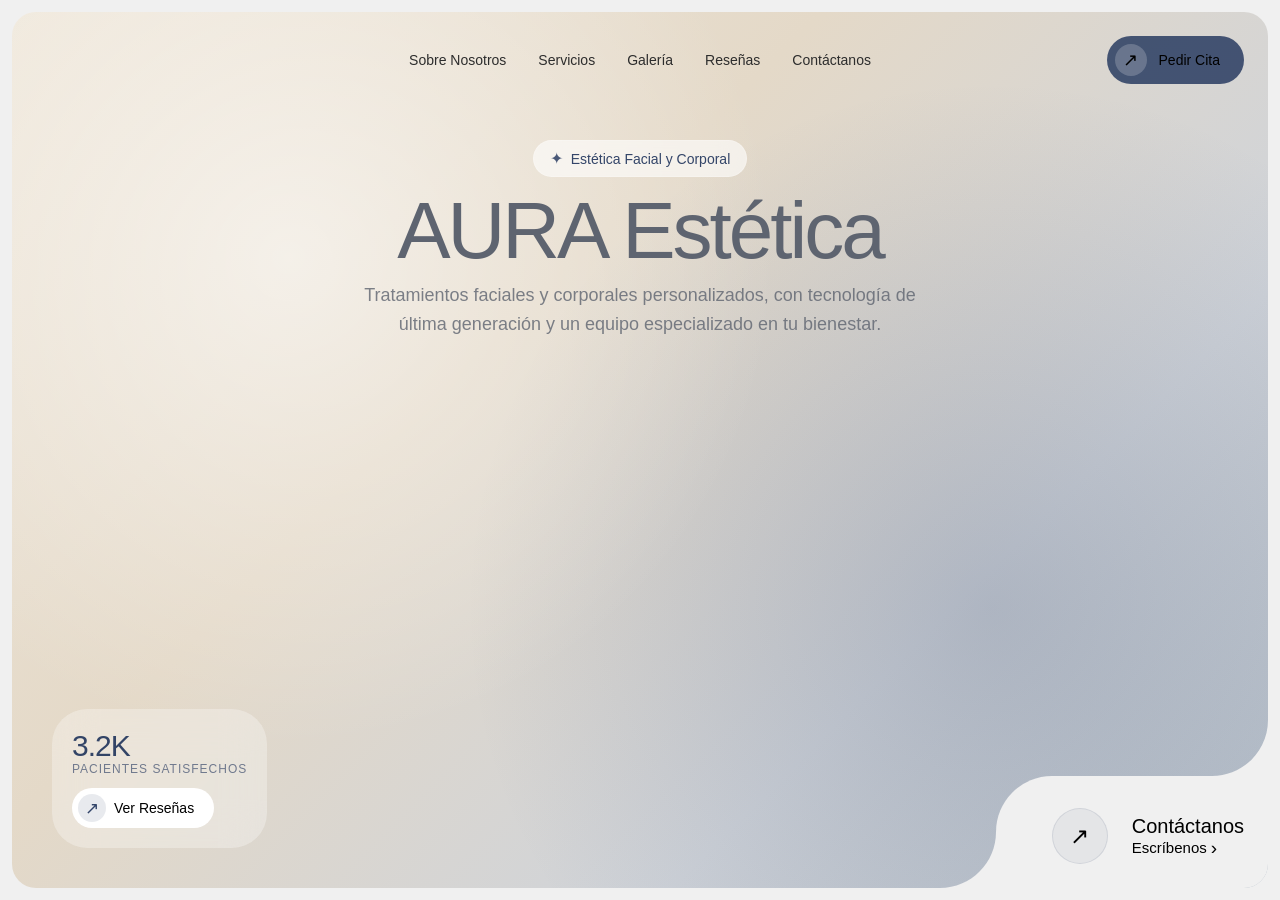
==== index.html @ 9df40d78 "Rename index (8).html to index.html" ====
<!DOCTYPE html>
<html lang="en">
<head>
  <meta charset="UTF-8" />
  <meta name="viewport" content="width=device-width, initial-scale=1.0" />
  <title>AURA Estética — Belleza Natural, Resultados Reales</title>
  <meta name="description" content="AURA Estética: clínica de estética facial y corporal en Madrid. Tratamientos personalizados con tecnología de última generación." />
  <link rel="stylesheet" href="styles.css" />
</head>
<body>
  <main class="main">
    <div class="hero-wrapper">
      <section class="hero">
        <div class="hero-video hero-bg-photo" role="img" aria-label="Interior de la clínica AURA Estética"></div>

        <div class="content-layer">
          <nav class="navbar">
            <div class="nav-spacer"></div>

            <ul class="nav-menu">
              <li><a href="about.html">Sobre Nosotros</a></li>
              <li><a href="servicios.html">Servicios</a></li>
              <li><a href="galeria.html">Galería</a></li>
              <li><a href="resenas.html">Reseñas</a></li>
              <li><a href="contacto.html">Contáctanos</a></li>
            </ul>

            <div class="mobile-logo">AURA</div>

            <div class="nav-action">
              <a href="contacto.html" class="demo-button">
                <span class="button-icon">↗</span>
                <span>Pedir Cita</span>
              </a>
            </div>
          </nav>

          <div class="text-container">
            <div class="hero-badge">
              <span class="sparkle">✦</span>
              <span>Estética Facial y Corporal</span>
            </div>

            <h1 class="hero-title">AURA Estética</h1>

            <p class="hero-description">
              Tratamientos faciales y corporales personalizados, con tecnología
              de última generación y un equipo especializado en tu bienestar.
            </p>
          </div>

          <div class="bottom-left-card">
            <div class="stats">
              <span class="stat-number">3.2K</span>
              <span class="stat-label">Pacientes Satisfechos</span>
            </div>

            <a href="resenas.html" class="discord-button">
              <span class="small-icon">↗</span>
              <span>Ver Reseñas</span>
            </a>
          </div>

          <div class="bottom-right-corner">
            <div class="top-mask">
              <svg viewBox="0 0 56 56" fill="none">
                <path d="M56 56V0C56 30.9279 30.9279 56 0 56H56Z" fill="#f0f0f0"/>
              </svg>
            </div>

            <div class="left-mask">
              <svg viewBox="0 0 56 56" fill="none">
                <path d="M56 56H0C30.9279 56 56 30.9279 56 0V56Z" fill="#f0f0f0"/>
              </svg>
            </div>

            <a href="contacto.html" class="doc-icon">↗</a>

            <div class="doc-info">
              <span class="doc-title">Contáctanos</span>
              <a href="contacto.html" class="library">
                <span>Escríbenos</span>
                <span class="chevron">›</span>
              </a>
            </div>
          </div>
        </div>
      </section>
    </div>
  </main>

  <script src="script.js"></script>
</body>
</html>
---- styles.css ----
@font-face {
  font-family: "Helvetica Regular";
  src: url("https://db.onlinewebfonts.com/t/a64ff11d2c24584c767f6257e880dc65.eot");
  src: url("https://db.onlinewebfonts.com/t/a64ff11d2c24584c767f6257e880dc65.eot?#iefix") format("embedded-opentype"),
       url("https://db.onlinewebfonts.com/t/a64ff11d2c24584c767f6257e880dc65.woff2") format("woff2"),
       url("https://db.onlinewebfonts.com/t/a64ff11d2c24584c767f6257e880dc65.woff") format("woff"),
       url("https://db.onlinewebfonts.com/t/a64ff11d2c24584c767f6257e880dc65.ttf") format("truetype"),
       url("https://db.onlinewebfonts.com/t/a64ff11d2c24584c767f6257e880dc65.svg#Helvetica Regular") format("svg");
}

:root {
  font-family: "Helvetica Regular", Helvetica, Arial, sans-serif;
}

* {
  box-sizing: border-box;
}

html,
body {
  margin: 0;
  width: 100%;
  min-height: 100%;
}

body {
  overflow-x: hidden;
  background: #f0f0f0;
}

button {
  font-family: inherit;
  border: 0;
  cursor: pointer;
}

.main {
  min-height: 100vh;
  background: #f0f0f0;
}

.hero-wrapper {
  width: 100%;
  height: 100vh;
  min-height: 600px;
  display: flex;
  align-items: center;
  justify-content: center;
  padding: 12px;
  background: #f0f0f0;
}

.hero {
  position: relative;
  width: 100%;
  max-width: 1536px;
  height: 100%;
  overflow: hidden;
  border-radius: 24px;
  display: flex;
  flex-direction: column;
  align-items: center;
  background: rgba(255,255,255,.1);
}

.hero-video {
  position: absolute;
  inset: 0;
  z-index: 0;
  width: 100%;
  height: 100%;
  object-fit: cover;
  object-position: 65% center;
}

.content-layer {
  position: relative;
  z-index: 10;
  width: 100%;
  height: 100%;
  display: flex;
  flex-direction: column;
  align-items: center;
}

.navbar {
  width: 100%;
  position: relative;
  z-index: 10;
  display: flex;
  align-items: center;
  justify-content: space-between;
  padding: 24px;
}

.nav-spacer {
  flex: 1;
}

.nav-menu {
  display: flex;
  align-items: center;
  gap: 32px;
  margin: 0;
  padding: 0;
  list-style: none;
  color: rgb(45,45,45);
  font-size: 14px;
  font-weight: 400;
}

.nav-menu li {
  display: flex;
  align-items: center;
  gap: 4px;
  cursor: pointer;
  transition: opacity .2s ease;
}

.nav-menu li:hover {
  opacity: .7;
}

.chevron {
  font-size: 19px;
  line-height: 1;
  transition: transform .2s ease;
}

.nav-menu li:hover .chevron {
  transform: translateX(2px);
}

.mobile-logo {
  display: none;
  color: rgba(30,50,90,.9);
  font-size: 20px;
  letter-spacing: -1.5px;
}

.nav-action {
  flex: 1;
  display: flex;
  justify-content: flex-end;
}

.demo-button {
  display: flex;
  align-items: center;
  gap: 12px;
  padding: 8px 24px 8px 8px;
  border-radius: 999px;
  background: rgba(30,50,90,.8);
  color: white;
  font-size: 14px;
  transition: transform .2s ease, background .2s ease;
}

.demo-button:hover {
  transform: scale(1.02);
  background: rgba(30,50,90,1);
}

.demo-button:active {
  transform: scale(.98);
}

.button-icon {
  width: 32px;
  height: 32px;
  border-radius: 50%;
  display: flex;
  align-items: center;
  justify-content: center;
  background: rgba(255,255,255,.2);
  font-size: 18px;
}

.text-container {
  width: 100%;
  max-width: 896px;
  padding: 32px 24px 0;
  display: flex;
  flex-direction: column;
  align-items: center;
  text-align: center;
}

.hero-badge {
  display: flex;
  align-items: center;
  gap: 8px;
  width: fit-content;
  margin: 0 auto 12px;
  padding: 8px 16px;
  border-radius: 999px;
  background: rgba(255,255,255,.6);
  backdrop-filter: blur(12px);
  -webkit-backdrop-filter: blur(12px);
  border: 1px solid rgba(255,255,255,.2);
  color: rgba(30,50,90,.9);
  font-size: 14px;
  opacity: 0;
  transform: translateY(20px);
}

.sparkle {
  color: rgba(30,50,90,.8);
  font-size: 16px;
}

.hero-title {
  margin: 0 0 8px;
  color: #5E6470;
  font-size: 80px;
  line-height: 1.05;
  font-weight: 400;
  letter-spacing: -3px;
  opacity: 0;
  transform: scale(.98);
}

.hero-description {
  max-width: 576px;
  margin: 0;
  color: #5E6470;
  opacity: 0;
  font-size: 18px;
  line-height: 1.6;
  font-weight: 400;
}

.bottom-left-card {
  position: absolute;
  left: 40px;
  bottom: 40px;
  min-width: 180px;
  width: fit-content;
  padding: 20px;
  border-radius: 35px;
  background: rgba(255,255,255,.3);
  backdrop-filter: blur(20px);
  -webkit-backdrop-filter: blur(20px);
  display: flex;
  flex-direction: column;
  gap: 12px;
  opacity: 0;
  transform: translateX(-20px);
}

.stats {
  display: flex;
  flex-direction: column;
}

.stat-number {
  color: rgba(30,50,90,.9);
  font-size: 30px;
  line-height: 1.1;
  letter-spacing: -1px;
}

.stat-label {
  color: rgba(30,50,90,.6);
  font-size: 12px;
  text-transform: uppercase;
  letter-spacing: 1px;
}

.discord-button {
  display: flex;
  align-items: center;
  align-self: flex-start;
  gap: 8px;
  padding: 6px 20px 6px 6px;
  border-radius: 999px;
  background: white;
  color: rgba(30,50,90,.9);
  font-size: 14px;
  transition: transform .2s ease, background .2s ease;
}

.discord-button:hover {
  transform: scale(1.02);
  background: rgba(255,255,255,.9);
}

.discord-button:active {
  transform: scale(.98);
}

.small-icon {
  width: 28px;
  height: 28px;
  border-radius: 50%;
  display: flex;
  align-items: center;
  justify-content: center;
  background: rgba(30,50,90,.1);
  color: rgba(30,50,90,.9);
  font-size: 17px;
}

.bottom-right-corner {
  position: absolute;
  right: 0;
  bottom: 0;
  display: flex;
  align-items: center;
  gap: 24px;
  padding: 32px 24px 24px 56px;
  border-radius: 56px 0 0 0;
  background: #f0f0f0;
  opacity: 0;
  transform: translateY(20px);
}

.top-mask {
  position: absolute;
  top: -56px;
  right: 0;
  width: 56px;
  height: 56px;
  pointer-events: none;
}

.left-mask {
  position: absolute;
  bottom: 0;
  left: -56px;
  width: 56px;
  height: 56px;
  pointer-events: none;
}

.top-mask svg,
.left-mask svg {
  display: block;
  width: 100%;
  height: 100%;
}

.doc-icon {
  width: 56px;
  height: 56px;
  flex-shrink: 0;
  display: flex;
  align-items: center;
  justify-content: center;
  border-radius: 50%;
  border: 1px solid rgba(30,50,90,.1);
  background: rgba(30,50,90,.05);
  color: rgba(30,50,90,.8);
  font-size: 23px;
}

.doc-info {
  display: flex;
  flex-direction: column;
}

.doc-title {
  color: rgba(30,50,90,.95);
  font-size: 20px;
  font-weight: 400;
}

.library {
  display: flex;
  align-items: center;
  gap: 4px;
  color: rgba(30,50,90,.6);
  cursor: pointer;
  transition: color .2s ease;
  font-size: 15px;
}

.library:hover {
  color: rgba(30,50,90,.8);
}

.reveal {
  animation-fill-mode: forwards;
}

.badge-animation {
  animation: badgeIn .6s ease-out .1s forwards;
}

.title-animation {
  animation: titleIn .8s ease .2s forwards;
}

.description-animation {
  animation: fadeIn .8s ease .4s forwards;
}

.card-animation {
  animation: leftIn .8s ease .2s forwards;
}

.corner-animation {
  animation: bottomIn .8s ease .4s forwards;
}

@keyframes badgeIn {
  from { opacity: 0; transform: translateY(20px); }
  to { opacity: 1; transform: translateY(0); }
}

@keyframes titleIn {
  from { opacity: 0; transform: scale(.98); }
  to { opacity: 1; transform: scale(1); }
}

@keyframes fadeIn {
  from { opacity: 0; }
  to { opacity: .8; }
}

@keyframes leftIn {
  from { opacity: 0; transform: translateX(-20px); }
  to { opacity: 1; transform: translateX(0); }
}

@keyframes bottomIn {
  from { opacity: 0; transform: translateY(20px); }
  to { opacity: 1; transform: translateY(0); }
}

@media (max-width: 1024px) {
  .hero-title {
    font-size: 60px;
  }

  .nav-menu {
    gap: 22px;
  }

  .bottom-right-corner {
    gap: 16px;
    padding-left: 40px;
  }
}

@media (max-width: 767px) {
  .hero-wrapper {
    padding: 12px;
  }

  .hero {
    border-radius: 24px;
  }

  .hero-video {
    object-position: 65% center;
  }

  .navbar {
    padding: 20px 18px;
  }

  .nav-spacer,
  .nav-menu {
    display: none;
  }

  .mobile-logo {
    display: block;
  }

  .nav-action {
    flex: 1;
  }

  .demo-button {
    gap: 8px;
    padding: 6px 16px 6px 6px;
    font-size: 12px;
  }

  .button-icon {
    width: 28px;
    height: 28px;
    font-size: 16px;
  }

  .text-container {
    padding: 32px 24px 0;
  }

  .hero-title {
    font-size: clamp(40px, 11vw, 56px);
    letter-spacing: -2px;
  }

  .hero-description {
    max-width: 460px;
    font-size: 15px;
  }

  .bottom-left-card {
    right: 16px;
    left: auto;
    bottom: 112px;
    min-width: 140px;
    padding: 12px;
    border-radius: 19px;
    gap: 8px;
  }

  .stat-number {
    font-size: 24px;
  }

  .stat-label {
    font-size: 10px;
  }

  .discord-button {
    padding-right: 18px;
    font-size: 13px;
  }

  .small-icon {
    width: 25px;
    height: 25px;
  }

  .bottom-right-corner {
    gap: 12px;
    padding: 20px 12px 12px 32px;
    border-radius: 24px 0 0 0;
  }

  .top-mask {
    top: -24px;
    width: 24px;
    height: 24px;
  }

  .left-mask {
    left: -24px;
    width: 24px;
    height: 24px;
  }

  .doc-icon {
    width: 40px;
    height: 40px;
    font-size: 18px;
  }

  .doc-title {
    font-size: 16px;
  }

  .library {
    font-size: 12px;
  }
}

@media (max-width: 420px) {
  .hero-wrapper {
    padding: 8px;
  }

  .hero {
    border-radius: 20px;
  }

  .text-container {
    padding-left: 16px;
    padding-right: 16px;
  }

  .hero-title {
    font-size: 38px;
  }

  .hero-description {
    font-size: 13px;
  }

  .bottom-left-card {
    right: 12px;
    bottom: 100px;
  }

  .bottom-right-corner {
    padding-left: 24px;
  }
}

/* =========================================================
   AÑADIDOS — adaptación a AURA Estética
   (reglas nuevas, no se modifica nada de la plantilla original)
   ========================================================= */

.nav-menu li a,
.mobile-logo,
.demo-button,
.discord-button,
.doc-icon,
.doc-title,
.library {
  text-decoration: none;
  color: inherit;
}

.hero-bg-photo {
  background:
    radial-gradient(circle at 22% 28%, rgba(255,255,255,.55), transparent 42%),
    radial-gradient(circle at 78% 68%, rgba(30,50,90,.18), transparent 46%),
    linear-gradient(135deg, #efe7da 0%, #e4d9c8 38%, #cfd3d9 72%, #b9c2cc 100%);
}

/* ---- shell compartido por las páginas internas ---- */
.page-shell {
  max-width: 1180px;
  margin: 0 auto;
  padding: 100px 20px 80px;
}

.page-nav-wrap {
  padding: 12px;
  background: #f0f0f0;
}

.page-nav {
  max-width: 1536px;
  margin: 0 auto;
  border-radius: 999px;
  background: rgba(255,255,255,.55);
  backdrop-filter: blur(16px);
  -webkit-backdrop-filter: blur(16px);
  display: flex;
  align-items: center;
  justify-content: space-between;
  padding: 10px 10px 10px 24px;
  position: sticky;
  top: 12px;
  z-index: 40;
}

.page-nav .brand {
  color: rgba(30,50,90,.95);
  font-size: 20px;
  letter-spacing: -1px;
  text-decoration: none;
}

.page-nav ul {
  display: flex;
  align-items: center;
  gap: 26px;
  list-style: none;
  margin: 0;
  padding: 0;
  font-size: 14px;
  color: rgb(45,45,45);
}

.page-nav ul a {
  text-decoration: none;
  color: inherit;
  transition: opacity .2s ease;
}

.page-nav ul a:hover,
.page-nav ul a.active {
  opacity: .6;
}

.page-nav .demo-button {
  padding: 10px 22px 10px 10px;
}

@media (max-width: 860px) {
  .page-nav ul { display: none; }
}

.page-hero {
  text-align: center;
  max-width: 720px;
  margin: 0 auto 56px;
}

.page-hero .eyebrow {
  display: inline-flex;
  align-items: center;
  gap: 8px;
  padding: 8px 16px;
  border-radius: 999px;
  background: rgba(255,255,255,.6);
  color: rgba(30,50,90,.9);
  font-size: 14px;
  margin-bottom: 16px;
}

.page-hero h1 {
  color: #5E6470;
  font-size: 48px;
  line-height: 1.1;
  letter-spacing: -1.5px;
  font-weight: 400;
  margin: 0 0 14px;
}

.page-hero p {
  color: #5E6470;
  opacity: .85;
  font-size: 17px;
  line-height: 1.6;
  margin: 0;
}

.card {
  background: rgba(255,255,255,.55);
  backdrop-filter: blur(14px);
  -webkit-backdrop-filter: blur(14px);
  border-radius: 24px;
  padding: 28px;
}

.card-solid {
  background: #ffffff;
  border-radius: 24px;
  padding: 28px;
}

.grid-2 { display: grid; grid-template-columns: 1fr 1fr; gap: 20px; }
.grid-3 { display: grid; grid-template-columns: repeat(3, 1fr); gap: 20px; }
.grid-4 { display: grid; grid-template-columns: repeat(4, 1fr); gap: 20px; }

@media (max-width: 860px) {
  .grid-2, .grid-3, .grid-4 { grid-template-columns: 1fr; }
}

.section-title {
  color: #5E6470;
  font-size: 30px;
  letter-spacing: -1px;
  font-weight: 400;
  margin: 0 0 22px;
}

/* ---- imágenes decorativas de marcador (sin fotos externas) ---- */
.photo-tile {
  position: relative;
  border-radius: 24px;
  overflow: hidden;
  min-height: 220px;
  display: flex;
  align-items: flex-end;
  padding: 18px;
  color: #fff;
  font-size: 14px;
  font-weight: 400;
}

.photo-tile span { position: relative; z-index: 2; }

.photo-tile::before {
  content: "";
  position: absolute; inset: 0;
  background: var(--tile-bg, linear-gradient(160deg, rgba(30,50,90,.85), rgba(94,100,112,.65)));
}

.photo-tile::after {
  content: "";
  position: absolute; inset: 0;
  background: linear-gradient(0deg, rgba(0,0,0,.45), transparent 55%);
}

/* ---- equipo ---- */
.team-card { text-align: center; }
.team-avatar {
  width: 76px; height: 76px;
  border-radius: 50%;
  margin: 0 auto 14px;
  display: flex; align-items: center; justify-content: center;
  color: #fff; font-size: 22px; letter-spacing: -0.5px;
  background: rgba(30,50,90,.85);
}
.team-card h3 { margin: 0 0 4px; font-size: 17px; color: rgba(30,50,90,.95); font-weight: 400; }
.team-card .role { color: rgba(30,50,90,.6); font-size: 12px; text-transform: uppercase; letter-spacing: 1px; margin-bottom: 10px; }
.team-card p.bio { margin: 0; font-size: 14px; color: #5E6470; line-height: 1.5; }

/* ---- servicios ---- */
.service-card { display: flex; flex-direction: column; gap: 12px; }
.service-icon {
  width: 44px; height: 44px; border-radius: 50%;
  background: rgba(30,50,90,.08);
  color: rgba(30,50,90,.85);
  display: flex; align-items: center; justify-content: center;
  font-size: 20px;
}
.service-card h3 { margin: 0; font-size: 18px; color: rgba(30,50,90,.95); font-weight: 400; }
.service-card p { margin: 0; font-size: 14px; color: #5E6470; line-height: 1.5; flex-grow: 1; }
.service-price {
  display: flex; align-items: baseline; justify-content: space-between;
  padding-top: 14px; border-top: 1px dashed rgba(30,50,90,.15);
}
.service-price .value { font-size: 20px; color: rgba(30,50,90,.9); }
.service-price .label { font-size: 11px; color: #5E6470; opacity: .7; }

/* ---- reseñas ---- */
.review-card { display: flex; flex-direction: column; gap: 10px; }
.review-stars { color: rgba(30,50,90,.85); font-size: 15px; letter-spacing: 2px; }
.review-quote { margin: 0; font-size: 15px; color: #5E6470; line-height: 1.55; font-style: italic; }
.review-author { display: flex; align-items: center; gap: 10px; margin-top: 4px; }
.review-avatar {
  width: 36px; height: 36px; border-radius: 50%;
  display: flex; align-items: center; justify-content: center;
  color: #fff; font-size: 13px; background: rgba(30,50,90,.85);
}
.review-author strong { display: block; font-size: 13px; color: rgba(30,50,90,.95); font-weight: 400; }
.review-author small { color: #5E6470; opacity: .7; font-size: 11px; }

.review-form label { display: block; font-size: 12px; color: rgba(30,50,90,.85); margin-bottom: 6px; font-weight: 400; }
.review-form input,
.review-form textarea,
.review-form select {
  width: 100%;
  padding: 12px 14px;
  border-radius: 14px;
  border: 1px solid rgba(30,50,90,.15);
  background: #fff;
  font-family: inherit;
  font-size: 14px;
  color: rgba(30,50,90,.95);
  margin-bottom: 16px;
}
.review-form input:focus,
.review-form textarea:focus,
.review-form select:focus { outline: 2px solid rgba(30,50,90,.4); border-color: transparent; }
.review-form textarea { resize: vertical; min-height: 90px; }

.star-picker { display: flex; gap: 6px; margin-bottom: 16px; }
.star-picker button {
  background: none; font-size: 26px; color: rgba(30,50,90,.25);
  transition: color .15s ease, transform .15s ease;
}
.star-picker button.is-active,
.star-picker button:hover { color: rgba(30,50,90,.9); transform: scale(1.08); }

.submit-btn {
  padding: 14px 26px;
  border-radius: 999px;
  background: rgba(30,50,90,.9);
  color: #fff;
  font-size: 14px;
  transition: transform .2s ease, background .2s ease;
}
.submit-btn:hover { background: rgba(30,50,90,1); transform: translateY(-1px); }
.form-note { font-size: 12px; color: #5E6470; opacity: .75; margin-top: 10px; text-align: center; }

/* ---- contacto ---- */
.info-row { display: flex; align-items: center; gap: 14px; padding: 14px 4px; border-bottom: 1px solid rgba(30,50,90,.1); text-decoration: none; color: inherit; }
.info-row:last-child { border-bottom: none; }
.info-icon {
  width: 38px; height: 38px; border-radius: 50%; flex-shrink: 0;
  background: rgba(30,50,90,.08); color: rgba(30,50,90,.85);
  display: flex; align-items: center; justify-content: center; font-size: 16px;
}
.info-row strong { display: block; font-size: 14px; color: rgba(30,50,90,.95); font-weight: 400; }
.info-row small { color: #5E6470; opacity: .75; font-size: 12px; }

.hours-row { display: flex; justify-content: space-between; font-size: 13px; padding: 7px 0; border-bottom: 1px dashed rgba(30,50,90,.12); color: #5E6470; }
.hours-row:last-child { border-bottom: none; }
.hours-row span:first-child { color: rgba(30,50,90,.9); }

.field-error { display: none; color: #b4453a; font-size: 12px; margin: -10px 0 12px; }
.has-error .field-error { display: block; }
.has-error input, .has-error textarea { border-color: #b4453a !important; }

/* ---- footer de páginas internas ---- */
.page-footer {
  max-width: 1180px;
  margin: 40px auto 0;
  padding: 24px 20px 0;
  border-top: 1px solid rgba(30,50,90,.1);
  display: flex; flex-wrap: wrap; justify-content: space-between; gap: 12px;
  color: #5E6470; font-size: 13px;
}
.page-footer a { color: inherit; text-decoration: none; }
.page-footer a:hover { opacity: .7; }

@media (max-width: 640px) {
  .page-hero h1 { font-size: 36px; }
}
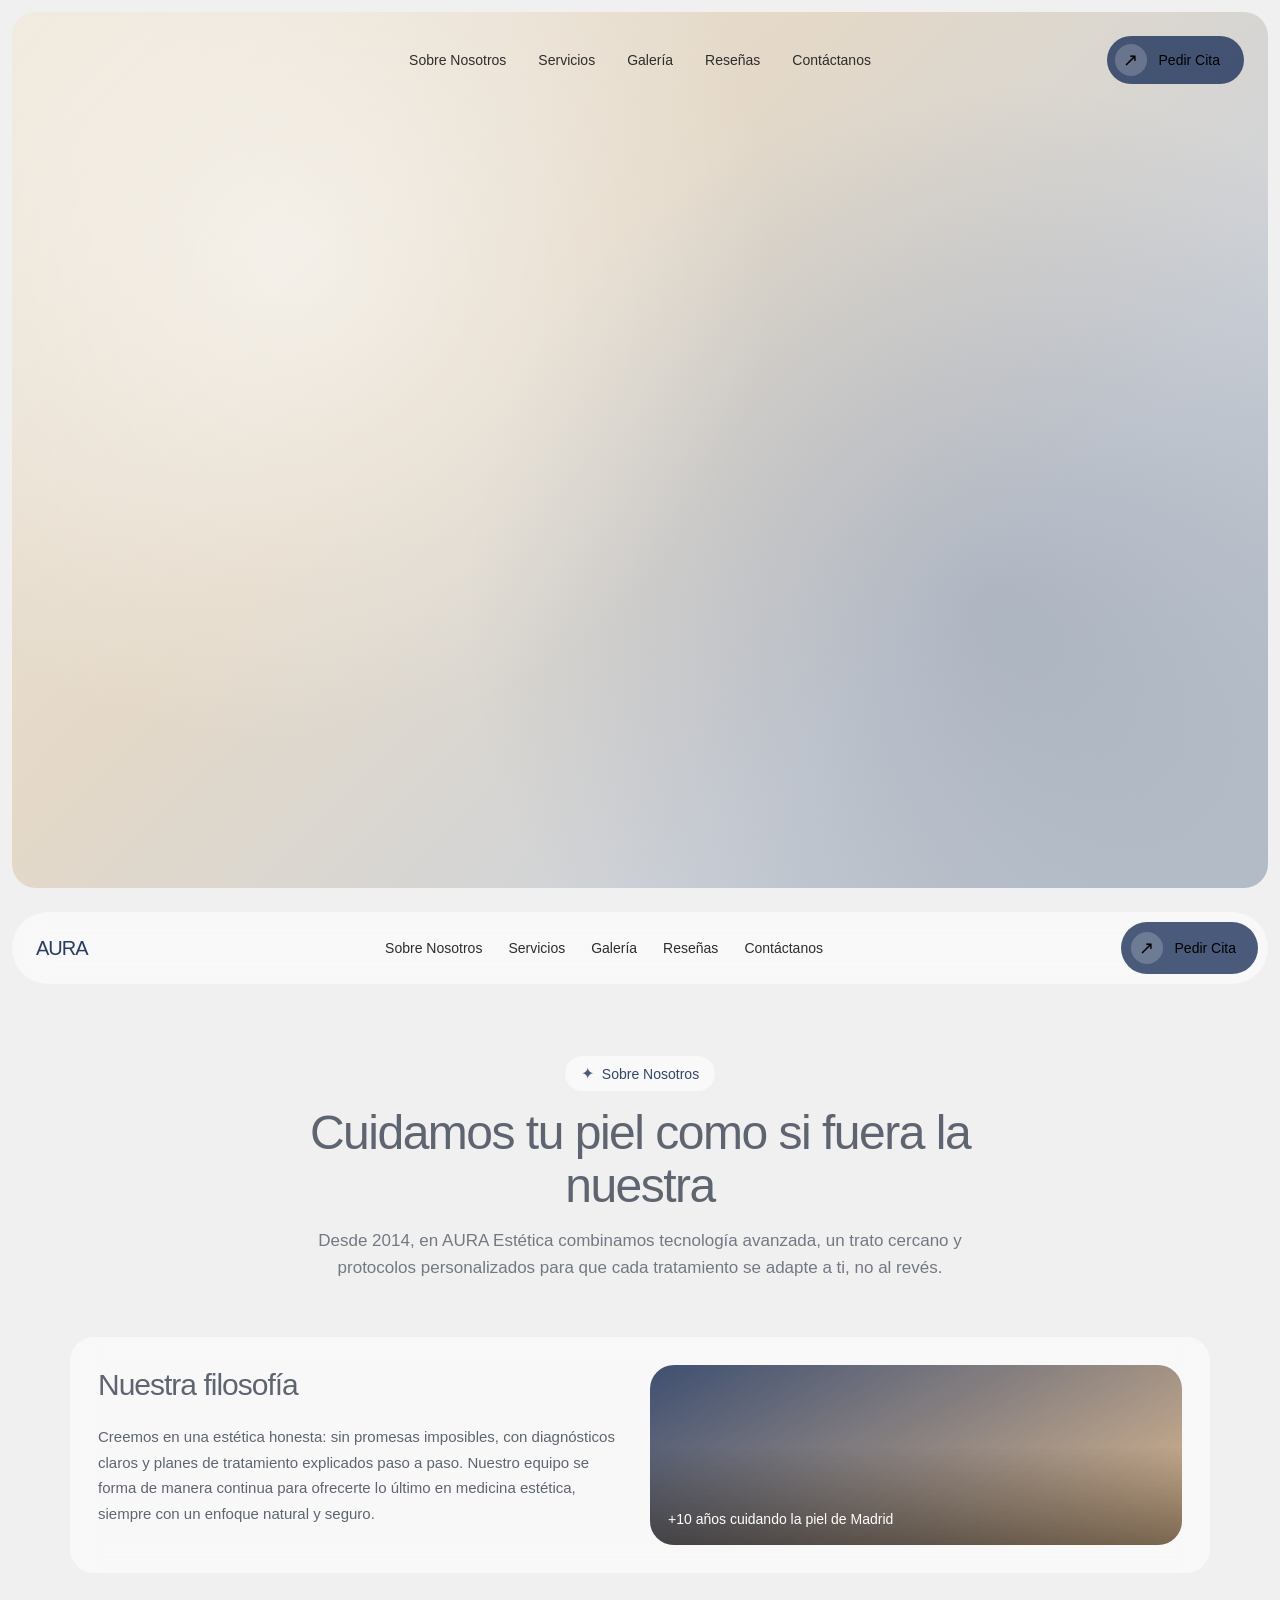
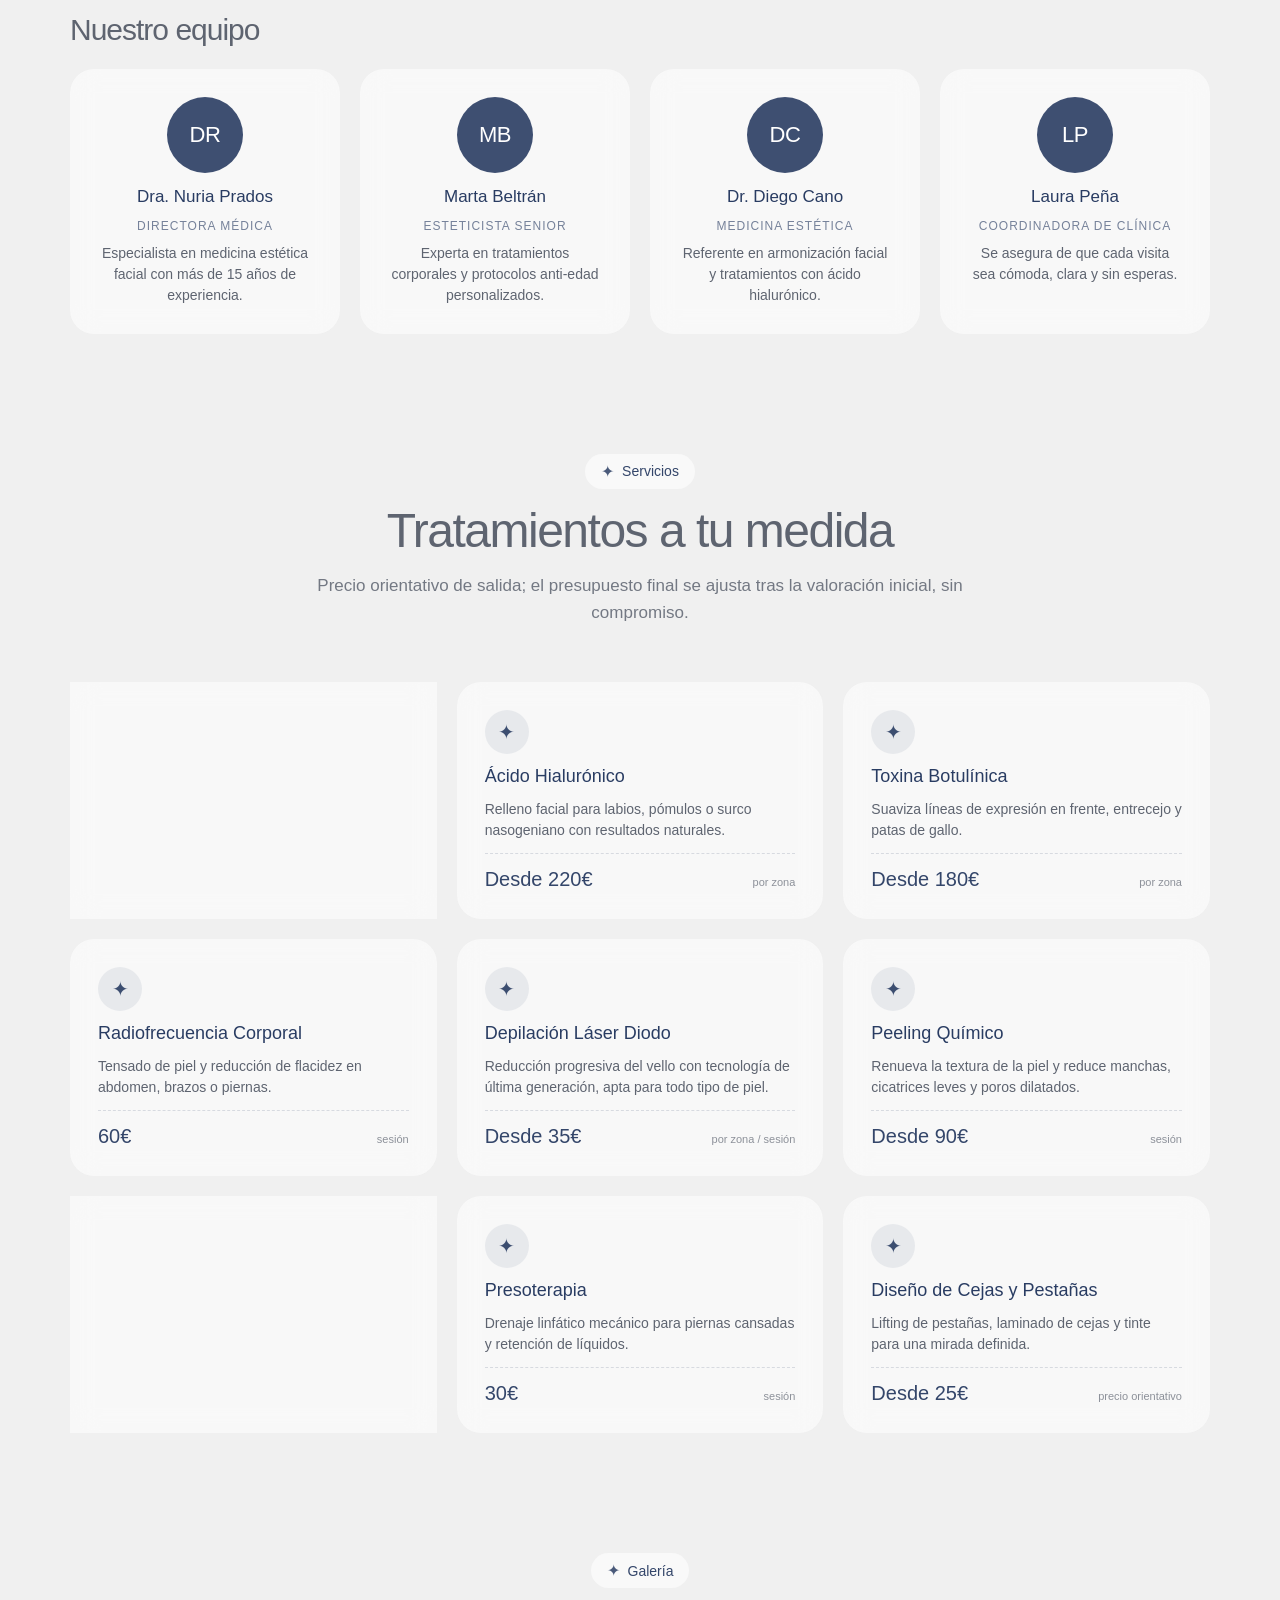
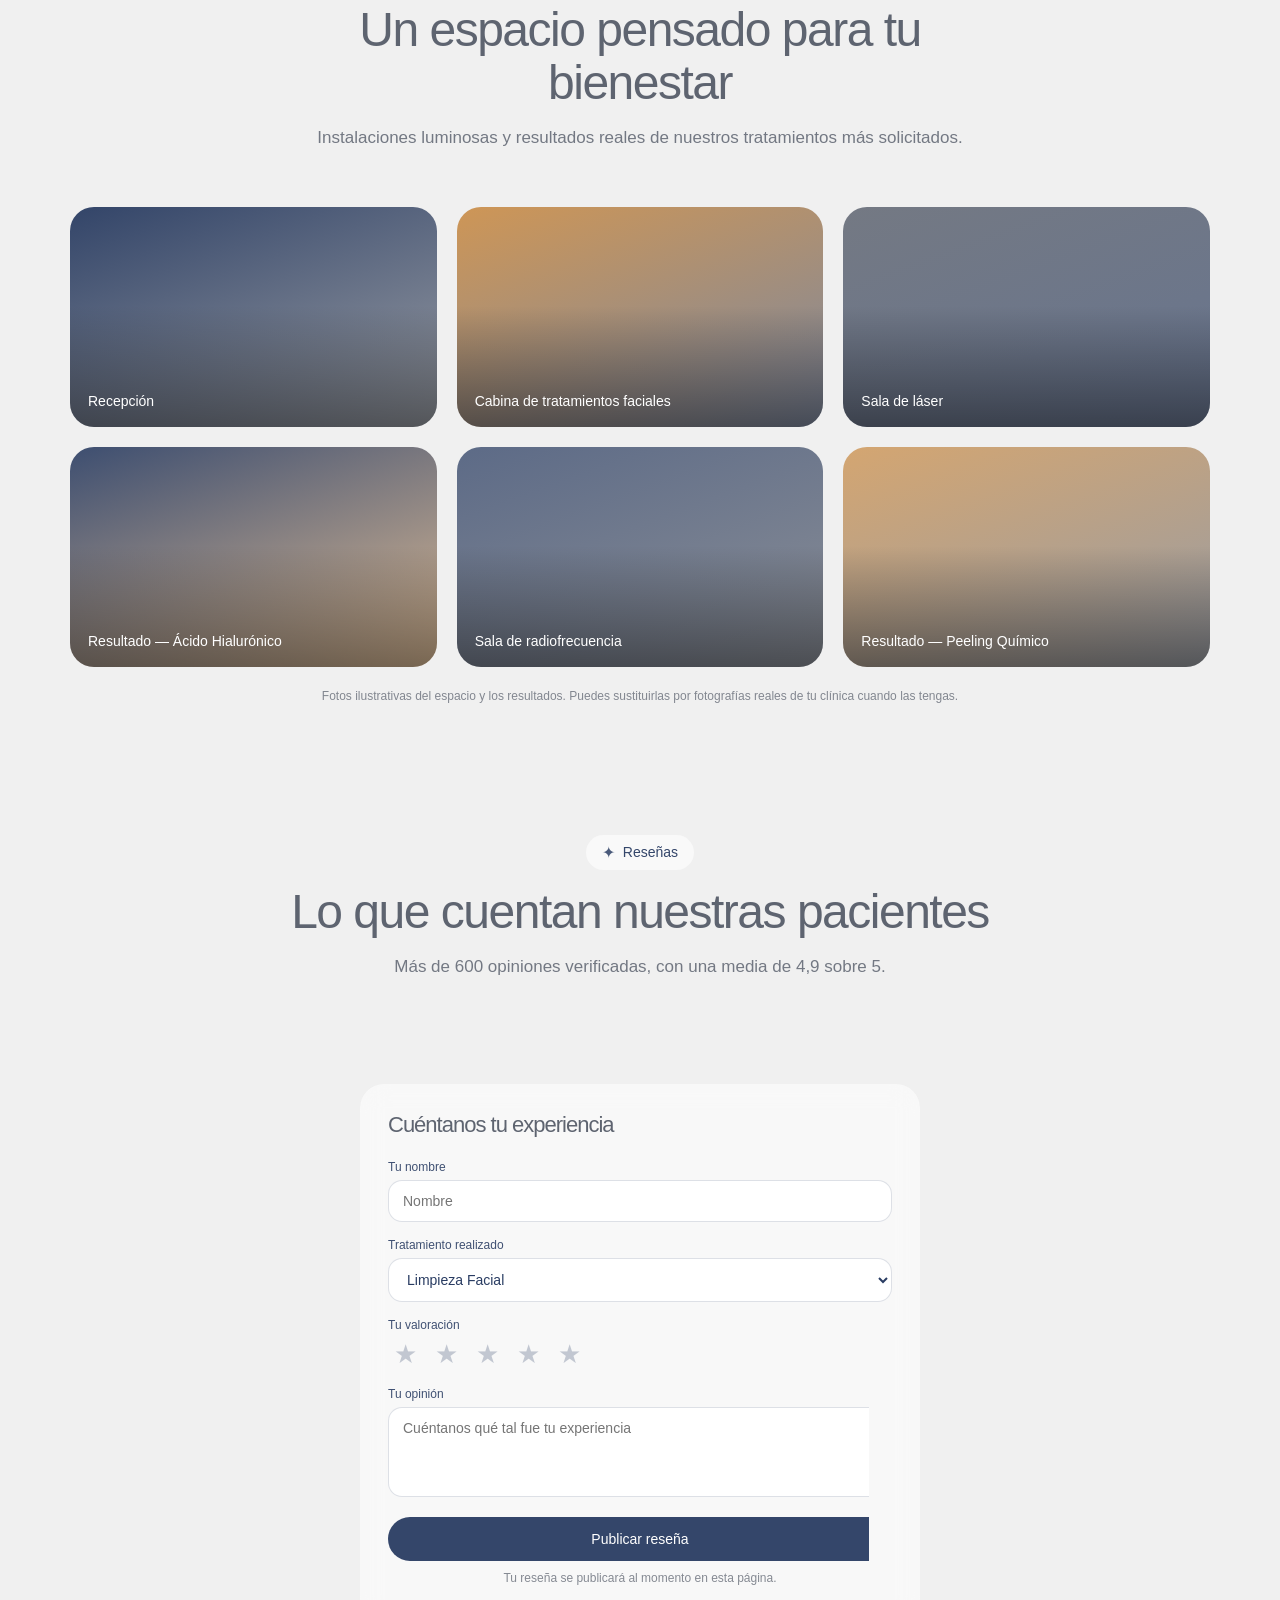
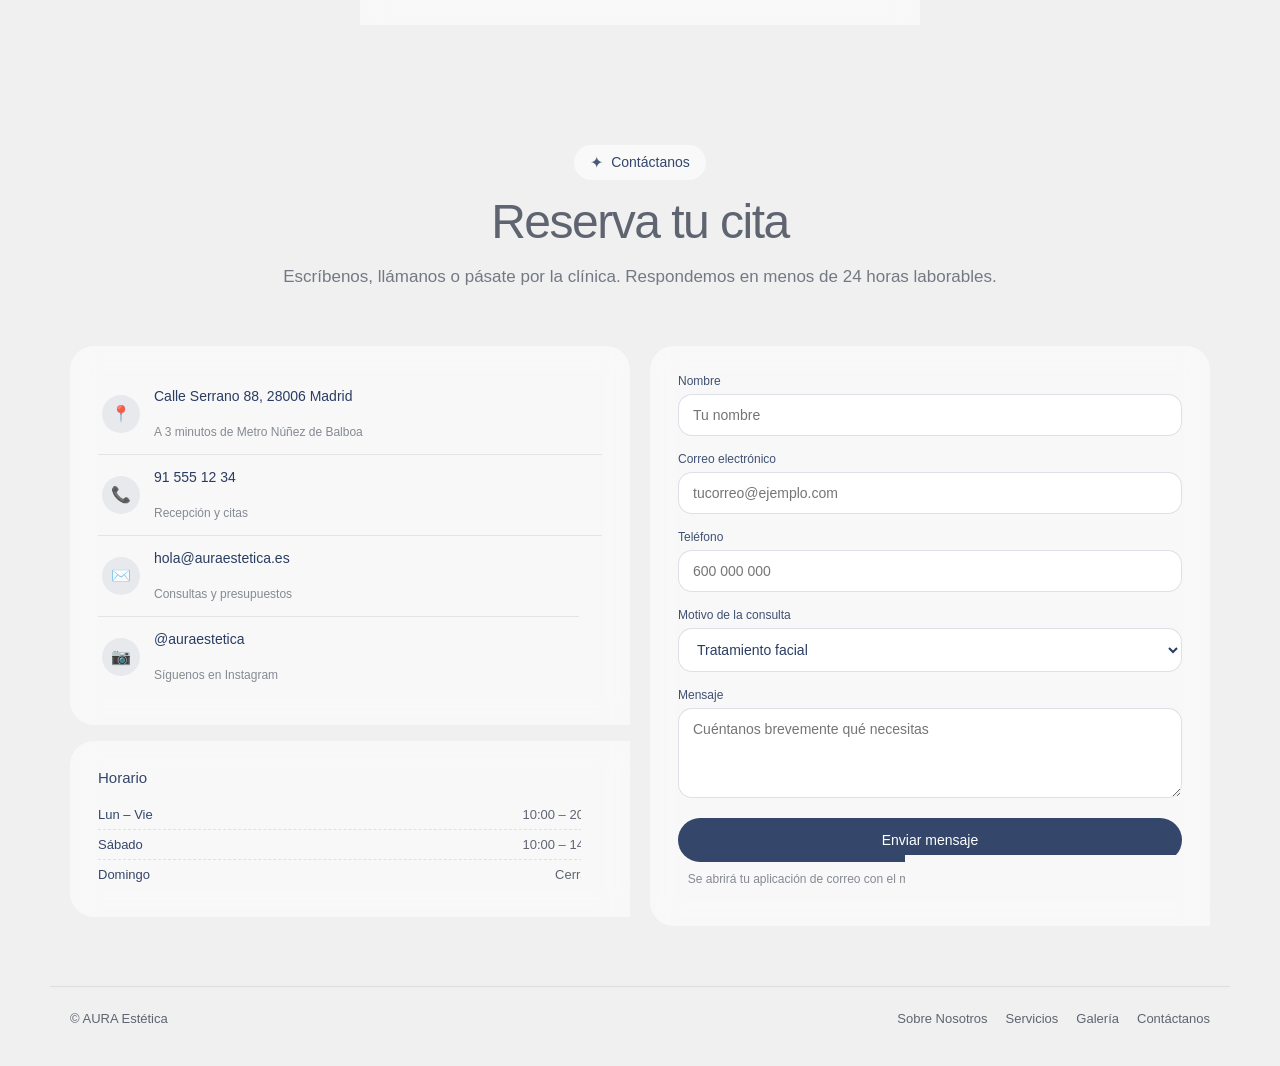
==== commit 33fb90e6: "Rename index (9).html to index.html" ====
--- a/index.html
+++ b/index.html
@@ -1,5 +1,5 @@
 <!DOCTYPE html>
-<html lang="en">
+<html lang="es">
 <head>
   <meta charset="UTF-8" />
   <meta name="viewport" content="width=device-width, initial-scale=1.0" />
@@ -9,7 +9,7 @@
 </head>
 <body>
   <main class="main">
-    <div class="hero-wrapper">
+    <div class="hero-wrapper" id="top">
       <section class="hero">
         <div class="hero-video hero-bg-photo" role="img" aria-label="Interior de la clínica AURA Estética"></div>
 
@@ -18,17 +18,17 @@
             <div class="nav-spacer"></div>
 
             <ul class="nav-menu">
-              <li><a href="about.html">Sobre Nosotros</a></li>
-              <li><a href="servicios.html">Servicios</a></li>
-              <li><a href="galeria.html">Galería</a></li>
-              <li><a href="resenas.html">Reseñas</a></li>
-              <li><a href="contacto.html">Contáctanos</a></li>
+              <li><a href="#nosotros">Sobre Nosotros</a></li>
+              <li><a href="#servicios">Servicios</a></li>
+              <li><a href="#galeria">Galería</a></li>
+              <li><a href="#resenas">Reseñas</a></li>
+              <li><a href="#contacto">Contáctanos</a></li>
             </ul>
 
             <div class="mobile-logo">AURA</div>
 
             <div class="nav-action">
-              <a href="contacto.html" class="demo-button">
+              <a href="#contacto" class="demo-button">
                 <span class="button-icon">↗</span>
                 <span>Pedir Cita</span>
               </a>
@@ -55,7 +55,7 @@
               <span class="stat-label">Pacientes Satisfechos</span>
             </div>
 
-            <a href="resenas.html" class="discord-button">
+            <a href="#resenas" class="discord-button">
               <span class="small-icon">↗</span>
               <span>Ver Reseñas</span>
             </a>
@@ -74,11 +74,11 @@
               </svg>
             </div>
 
-            <a href="contacto.html" class="doc-icon">↗</a>
+            <a href="#contacto" class="doc-icon">↗</a>
 
             <div class="doc-info">
               <span class="doc-title">Contáctanos</span>
-              <a href="contacto.html" class="library">
+              <a href="#contacto" class="library">
                 <span>Escríbenos</span>
                 <span class="chevron">›</span>
               </a>
@@ -89,6 +89,292 @@
     </div>
   </main>
 
+  <div class="page-nav-wrap">
+    <nav class="page-nav">
+      <a href="#top" class="brand">AURA</a>
+      <ul>
+        <li><a href="#nosotros">Sobre Nosotros</a></li>
+        <li><a href="#servicios">Servicios</a></li>
+        <li><a href="#galeria">Galería</a></li>
+        <li><a href="#resenas">Reseñas</a></li>
+        <li><a href="#contacto">Contáctanos</a></li>
+      </ul>
+      <a href="#contacto" class="demo-button">
+        <span class="button-icon">↗</span>
+        <span>Pedir Cita</span>
+      </a>
+    </nav>
+  </div>
+
+  <!-- ============ SOBRE NOSOTROS ============ -->
+  <section id="nosotros" class="content-shell">
+    <div class="page-hero">
+      <span class="eyebrow"><span class="sparkle">✦</span> Sobre Nosotros</span>
+      <h1>Cuidamos tu piel como si fuera la nuestra</h1>
+      <p>Desde 2014, en AURA Estética combinamos tecnología avanzada, un trato cercano y protocolos personalizados para que cada tratamiento se adapte a ti, no al revés.</p>
+    </div>
+
+    <div class="card" style="margin-bottom:40px;">
+      <div class="grid-2" style="align-items:center;">
+        <div>
+          <h2 class="section-title">Nuestra filosofía</h2>
+          <p style="color:#5E6470; line-height:1.7; font-size:15px;">
+            Creemos en una estética honesta: sin promesas imposibles, con diagnósticos claros
+            y planes de tratamiento explicados paso a paso. Nuestro equipo se forma de manera
+            continua para ofrecerte lo último en medicina estética, siempre con un enfoque
+            natural y seguro.
+          </p>
+        </div>
+        <div class="photo-tile" style="min-height:180px; --tile-bg:linear-gradient(150deg, rgba(30,50,90,.85), rgba(200,134,59,.55));">
+          <span>+10 años cuidando la piel de Madrid</span>
+        </div>
+      </div>
+    </div>
+
+    <h2 class="section-title">Nuestro equipo</h2>
+    <div class="grid-4">
+      <div class="card team-card">
+        <div class="team-avatar">DR</div>
+        <h3>Dra. Nuria Prados</h3>
+        <p class="role">Directora médica</p>
+        <p class="bio">Especialista en medicina estética facial con más de 15 años de experiencia.</p>
+      </div>
+      <div class="card team-card">
+        <div class="team-avatar">MB</div>
+        <h3>Marta Beltrán</h3>
+        <p class="role">Esteticista senior</p>
+        <p class="bio">Experta en tratamientos corporales y protocolos anti-edad personalizados.</p>
+      </div>
+      <div class="card team-card">
+        <div class="team-avatar">DC</div>
+        <h3>Dr. Diego Cano</h3>
+        <p class="role">Medicina estética</p>
+        <p class="bio">Referente en armonización facial y tratamientos con ácido hialurónico.</p>
+      </div>
+      <div class="card team-card">
+        <div class="team-avatar">LP</div>
+        <h3>Laura Peña</h3>
+        <p class="role">Coordinadora de clínica</p>
+        <p class="bio">Se asegura de que cada visita sea cómoda, clara y sin esperas.</p>
+      </div>
+    </div>
+  </section>
+
+  <!-- ============ SERVICIOS ============ -->
+  <section id="servicios" class="content-shell">
+    <div class="page-hero">
+      <span class="eyebrow"><span class="sparkle">✦</span> Servicios</span>
+      <h1>Tratamientos a tu medida</h1>
+      <p>Precio orientativo de salida; el presupuesto final se ajusta tras la valoración inicial, sin compromiso.</p>
+    </div>
+
+    <div class="grid-3">
+      <div class="card service-card">
+        <div class="service-icon">✦</div>
+        <h3>Limpieza Facial Profunda</h3>
+        <p>Higiene facial con extracción, exfoliación y mascarilla adaptada a tu tipo de piel.</p>
+        <div class="service-price"><span class="value">45€</span><span class="label">precio orientativo</span></div>
+      </div>
+      <div class="card service-card">
+        <div class="service-icon">✦</div>
+        <h3>Ácido Hialurónico</h3>
+        <p>Relleno facial para labios, pómulos o surco nasogeniano con resultados naturales.</p>
+        <div class="service-price"><span class="value">Desde 220€</span><span class="label">por zona</span></div>
+      </div>
+      <div class="card service-card">
+        <div class="service-icon">✦</div>
+        <h3>Toxina Botulínica</h3>
+        <p>Suaviza líneas de expresión en frente, entrecejo y patas de gallo.</p>
+        <div class="service-price"><span class="value">Desde 180€</span><span class="label">por zona</span></div>
+      </div>
+      <div class="card service-card">
+        <div class="service-icon">✦</div>
+        <h3>Radiofrecuencia Corporal</h3>
+        <p>Tensado de piel y reducción de flacidez en abdomen, brazos o piernas.</p>
+        <div class="service-price"><span class="value">60€</span><span class="label">sesión</span></div>
+      </div>
+      <div class="card service-card">
+        <div class="service-icon">✦</div>
+        <h3>Depilación Láser Diodo</h3>
+        <p>Reducción progresiva del vello con tecnología de última generación, apta para todo tipo de piel.</p>
+        <div class="service-price"><span class="value">Desde 35€</span><span class="label">por zona / sesión</span></div>
+      </div>
+      <div class="card service-card">
+        <div class="service-icon">✦</div>
+        <h3>Peeling Químico</h3>
+        <p>Renueva la textura de la piel y reduce manchas, cicatrices leves y poros dilatados.</p>
+        <div class="service-price"><span class="value">Desde 90€</span><span class="label">sesión</span></div>
+      </div>
+      <div class="card service-card">
+        <div class="service-icon">✦</div>
+        <h3>Mesoterapia Facial</h3>
+        <p>Hidratación profunda y luminosidad con cócteles de vitaminas y ácido hialurónico.</p>
+        <div class="service-price"><span class="value">75€</span><span class="label">sesión</span></div>
+      </div>
+      <div class="card service-card">
+        <div class="service-icon">✦</div>
+        <h3>Presoterapia</h3>
+        <p>Drenaje linfático mecánico para piernas cansadas y retención de líquidos.</p>
+        <div class="service-price"><span class="value">30€</span><span class="label">sesión</span></div>
+      </div>
+      <div class="card service-card">
+        <div class="service-icon">✦</div>
+        <h3>Diseño de Cejas y Pestañas</h3>
+        <p>Lifting de pestañas, laminado de cejas y tinte para una mirada definida.</p>
+        <div class="service-price"><span class="value">Desde 25€</span><span class="label">precio orientativo</span></div>
+      </div>
+    </div>
+  </section>
+
+  <!-- ============ GALERÍA ============ -->
+  <section id="galeria" class="content-shell">
+    <div class="page-hero">
+      <span class="eyebrow"><span class="sparkle">✦</span> Galería</span>
+      <h1>Un espacio pensado para tu bienestar</h1>
+      <p>Instalaciones luminosas y resultados reales de nuestros tratamientos más solicitados.</p>
+    </div>
+
+    <div class="grid-3" style="grid-auto-rows:220px;">
+      <div class="photo-tile" style="--tile-bg:linear-gradient(160deg, rgba(30,50,90,.9), rgba(94,100,112,.6));"><span>Recepción</span></div>
+      <div class="photo-tile" style="--tile-bg:linear-gradient(160deg, rgba(200,134,59,.85), rgba(30,50,90,.55));"><span>Cabina de tratamientos faciales</span></div>
+      <div class="photo-tile" style="--tile-bg:linear-gradient(160deg, rgba(94,100,112,.85), rgba(30,50,90,.65));"><span>Sala de láser</span></div>
+      <div class="photo-tile" style="--tile-bg:linear-gradient(160deg, rgba(30,50,90,.85), rgba(200,134,59,.5));"><span>Resultado — Ácido Hialurónico</span></div>
+      <div class="photo-tile" style="--tile-bg:linear-gradient(160deg, rgba(30,50,90,.7), rgba(94,100,112,.7));"><span>Sala de radiofrecuencia</span></div>
+      <div class="photo-tile" style="--tile-bg:linear-gradient(160deg, rgba(200,134,59,.7), rgba(94,100,112,.6));"><span>Resultado — Peeling Químico</span></div>
+    </div>
+
+    <p class="form-note" style="margin-top:22px;">
+      Fotos ilustrativas del espacio y los resultados. Puedes sustituirlas por fotografías reales de tu clínica cuando las tengas.
+    </p>
+  </section>
+
+  <!-- ============ RESEÑAS ============ -->
+  <section id="resenas" class="content-shell">
+    <div class="page-hero">
+      <span class="eyebrow"><span class="sparkle">✦</span> Reseñas</span>
+      <h1>Lo que cuentan nuestras pacientes</h1>
+      <p>Más de 600 opiniones verificadas, con una media de 4,9 sobre 5.</p>
+    </div>
+
+    <div class="grid-3" id="reviewsGrid" style="margin-bottom:48px;"></div>
+
+    <div class="card" style="max-width:560px; margin:0 auto;">
+      <h2 class="section-title" style="font-size:22px;">Cuéntanos tu experiencia</h2>
+      <form id="reviewForm" class="review-form" novalidate>
+        <label for="rName">Tu nombre</label>
+        <input id="rName" type="text" placeholder="Nombre" required>
+        <span class="field-error">Cuéntanos cómo te llamas.</span>
+
+        <label for="rTreatment">Tratamiento realizado</label>
+        <select id="rTreatment">
+          <option>Limpieza Facial</option>
+          <option>Ácido Hialurónico</option>
+          <option>Toxina Botulínica</option>
+          <option>Radiofrecuencia Corporal</option>
+          <option>Depilación Láser</option>
+          <option>Peeling Químico</option>
+          <option>Otro</option>
+        </select>
+
+        <label>Tu valoración</label>
+        <div class="star-picker" id="starPicker">
+          <button type="button" data-star="1">★</button>
+          <button type="button" data-star="2">★</button>
+          <button type="button" data-star="3">★</button>
+          <button type="button" data-star="4">★</button>
+          <button type="button" data-star="5">★</button>
+        </div>
+
+        <label for="rQuote">Tu opinión</label>
+        <textarea id="rQuote" placeholder="Cuéntanos qué tal fue tu experiencia" required></textarea>
+        <span class="field-error">Añade un breve comentario.</span>
+
+        <button type="submit" class="submit-btn" style="width:100%;">Publicar reseña</button>
+        <p class="form-note" id="reviewFormNote">Tu reseña se publicará al momento en esta página.</p>
+      </form>
+    </div>
+  </section>
+
+  <!-- ============ CONTÁCTANOS ============ -->
+  <section id="contacto" class="content-shell">
+    <div class="page-hero">
+      <span class="eyebrow"><span class="sparkle">✦</span> Contáctanos</span>
+      <h1>Reserva tu cita</h1>
+      <p>Escríbenos, llámanos o pásate por la clínica. Respondemos en menos de 24 horas laborables.</p>
+    </div>
+
+    <div class="grid-2">
+      <div>
+        <div class="card" style="margin-bottom:16px;">
+          <a class="info-row" href="https://maps.google.com/?q=Calle+Serrano+88,+28006+Madrid" target="_blank" rel="noopener">
+            <span class="info-icon">📍</span>
+            <span><strong>Calle Serrano 88, 28006 Madrid</strong><br><small>A 3 minutos de Metro Núñez de Balboa</small></span>
+          </a>
+          <a class="info-row" href="tel:+34915551234">
+            <span class="info-icon">📞</span>
+            <span><strong>91 555 12 34</strong><br><small>Recepción y citas</small></span>
+          </a>
+          <a class="info-row" href="mailto:hola@auraestetica.es">
+            <span class="info-icon">✉️</span>
+            <span><strong>hola@auraestetica.es</strong><br><small>Consultas y presupuestos</small></span>
+          </a>
+          <a class="info-row" href="https://instagram.com/auraestetica" target="_blank" rel="noopener">
+            <span class="info-icon">📷</span>
+            <span><strong>@auraestetica</strong><br><small>Síguenos en Instagram</small></span>
+          </a>
+        </div>
+
+        <div class="card">
+          <h3 style="margin:0 0 14px; font-size:15px; color:rgba(30,50,90,.9); font-weight:400;">Horario</h3>
+          <div class="hours-row"><span>Lun – Vie</span><span>10:00 – 20:00</span></div>
+          <div class="hours-row"><span>Sábado</span><span>10:00 – 14:00</span></div>
+          <div class="hours-row"><span>Domingo</span><span>Cerrado</span></div>
+        </div>
+      </div>
+
+      <form id="contactForm" class="card review-form" novalidate>
+        <label for="fName">Nombre</label>
+        <input id="fName" type="text" placeholder="Tu nombre" required>
+        <span class="field-error">Cuéntanos cómo te llamas.</span>
+
+        <label for="fEmail">Correo electrónico</label>
+        <input id="fEmail" type="email" placeholder="tucorreo@ejemplo.com" required>
+        <span class="field-error">Escribe un correo válido.</span>
+
+        <label for="fPhone">Teléfono</label>
+        <input id="fPhone" type="tel" placeholder="600 000 000">
+
+        <label for="fReason">Motivo de la consulta</label>
+        <select id="fReason">
+          <option>Tratamiento facial</option>
+          <option>Tratamiento corporal</option>
+          <option>Depilación láser</option>
+          <option>Medicina estética</option>
+          <option>Otro</option>
+        </select>
+
+        <label for="fMessage">Mensaje</label>
+        <textarea id="fMessage" placeholder="Cuéntanos brevemente qué necesitas" required></textarea>
+        <span class="field-error">Añade un breve mensaje.</span>
+
+        <button type="submit" class="submit-btn" style="width:100%;">
+          <span id="submitLabel">Enviar mensaje</span>
+        </button>
+        <p class="form-note" id="formNote">Se abrirá tu aplicación de correo con el mensaje ya redactado hacia hola@auraestetica.es.</p>
+      </form>
+    </div>
+  </section>
+
+  <footer class="page-footer" style="max-width:1180px; margin:0 auto 40px;">
+    <span>© <span id="year"></span> AURA Estética</span>
+    <nav style="display:flex; gap:18px;">
+      <a href="#nosotros">Sobre Nosotros</a>
+      <a href="#servicios">Servicios</a>
+      <a href="#galeria">Galería</a>
+      <a href="#contacto">Contáctanos</a>
+    </nav>
+  </footer>
+
   <script src="script.js"></script>
 </body>
 </html>
--- a/styles.css
+++ b/styles.css
@@ -890,3 +890,15 @@
 @media (max-width: 640px) {
   .page-hero h1 { font-size: 36px; }
 }
+
+/* ---- ajustes para versión de una sola página (index.html único) ---- */
+html { scroll-behavior: smooth; }
+
+.content-shell {
+  max-width: 1180px;
+  margin: 0 auto;
+  padding: 60px 20px;
+  scroll-margin-top: 90px;
+}
+
+section[id] { scroll-margin-top: 90px; }
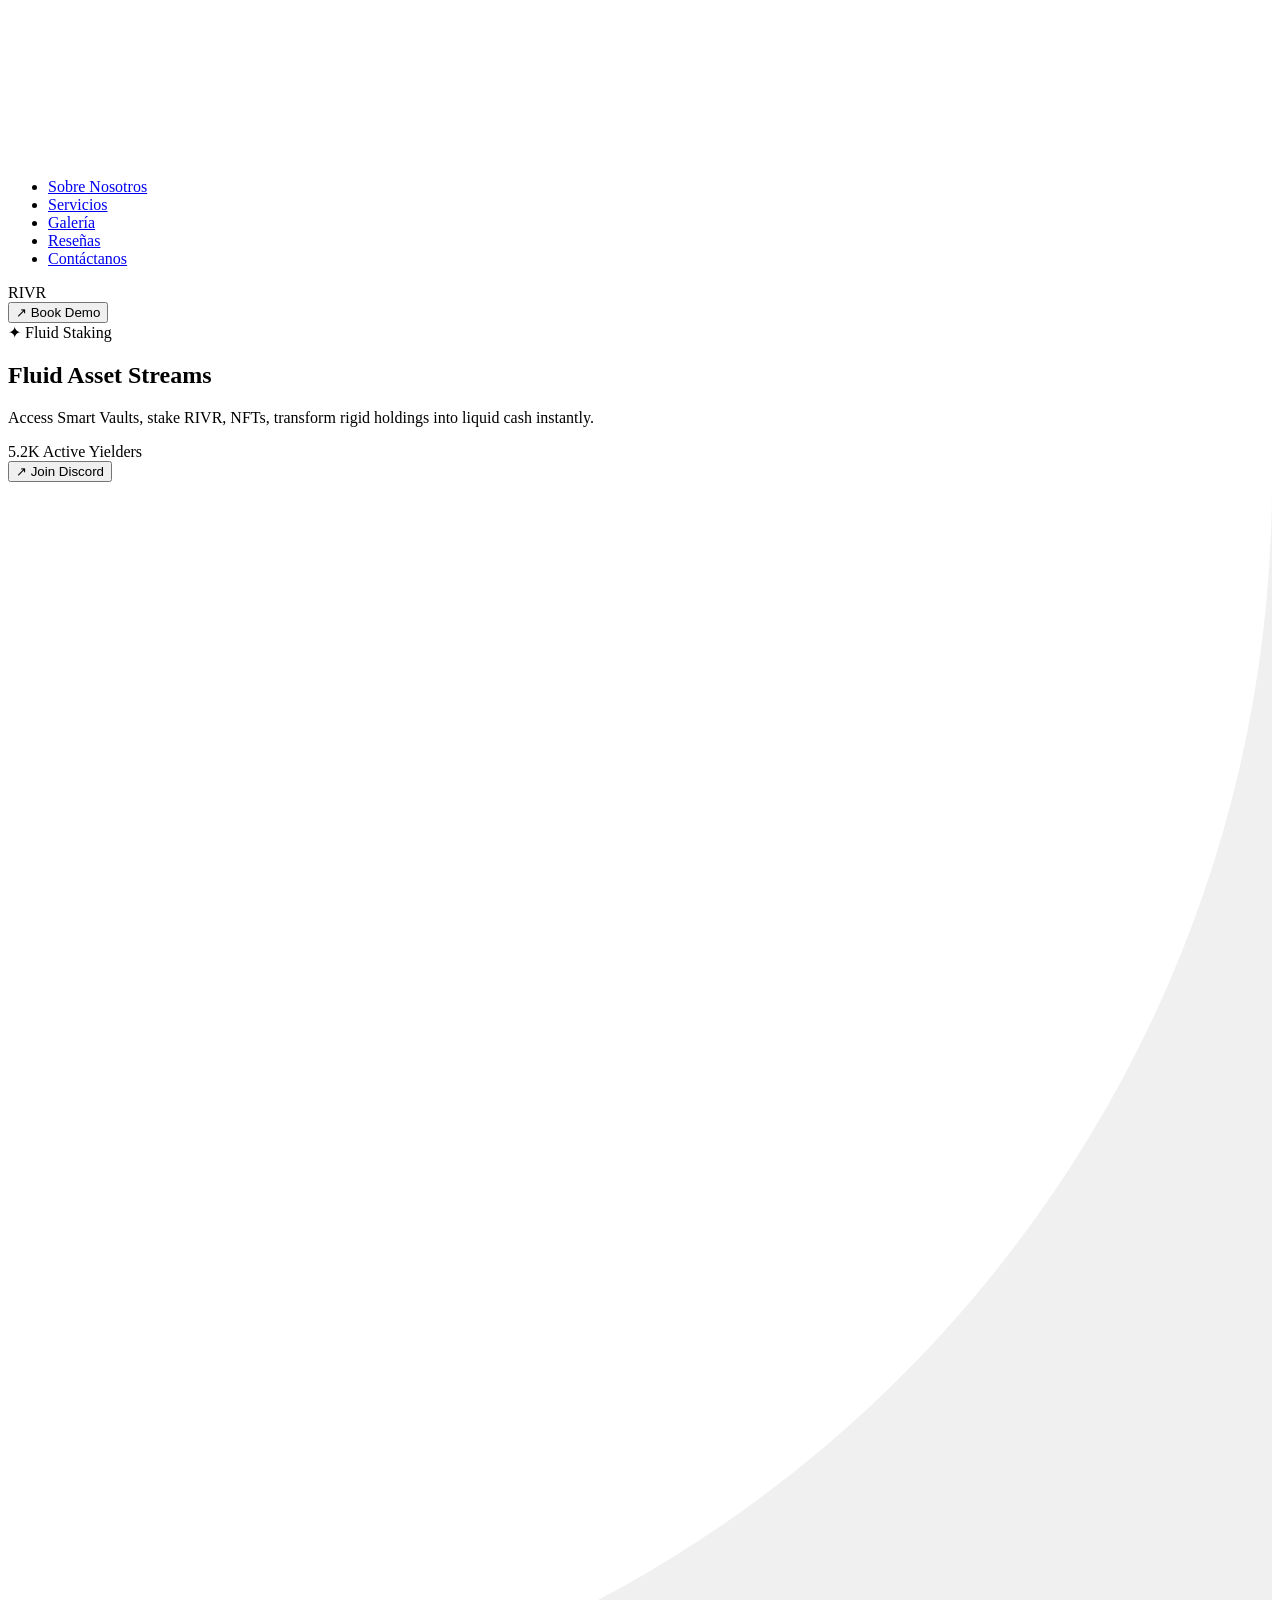
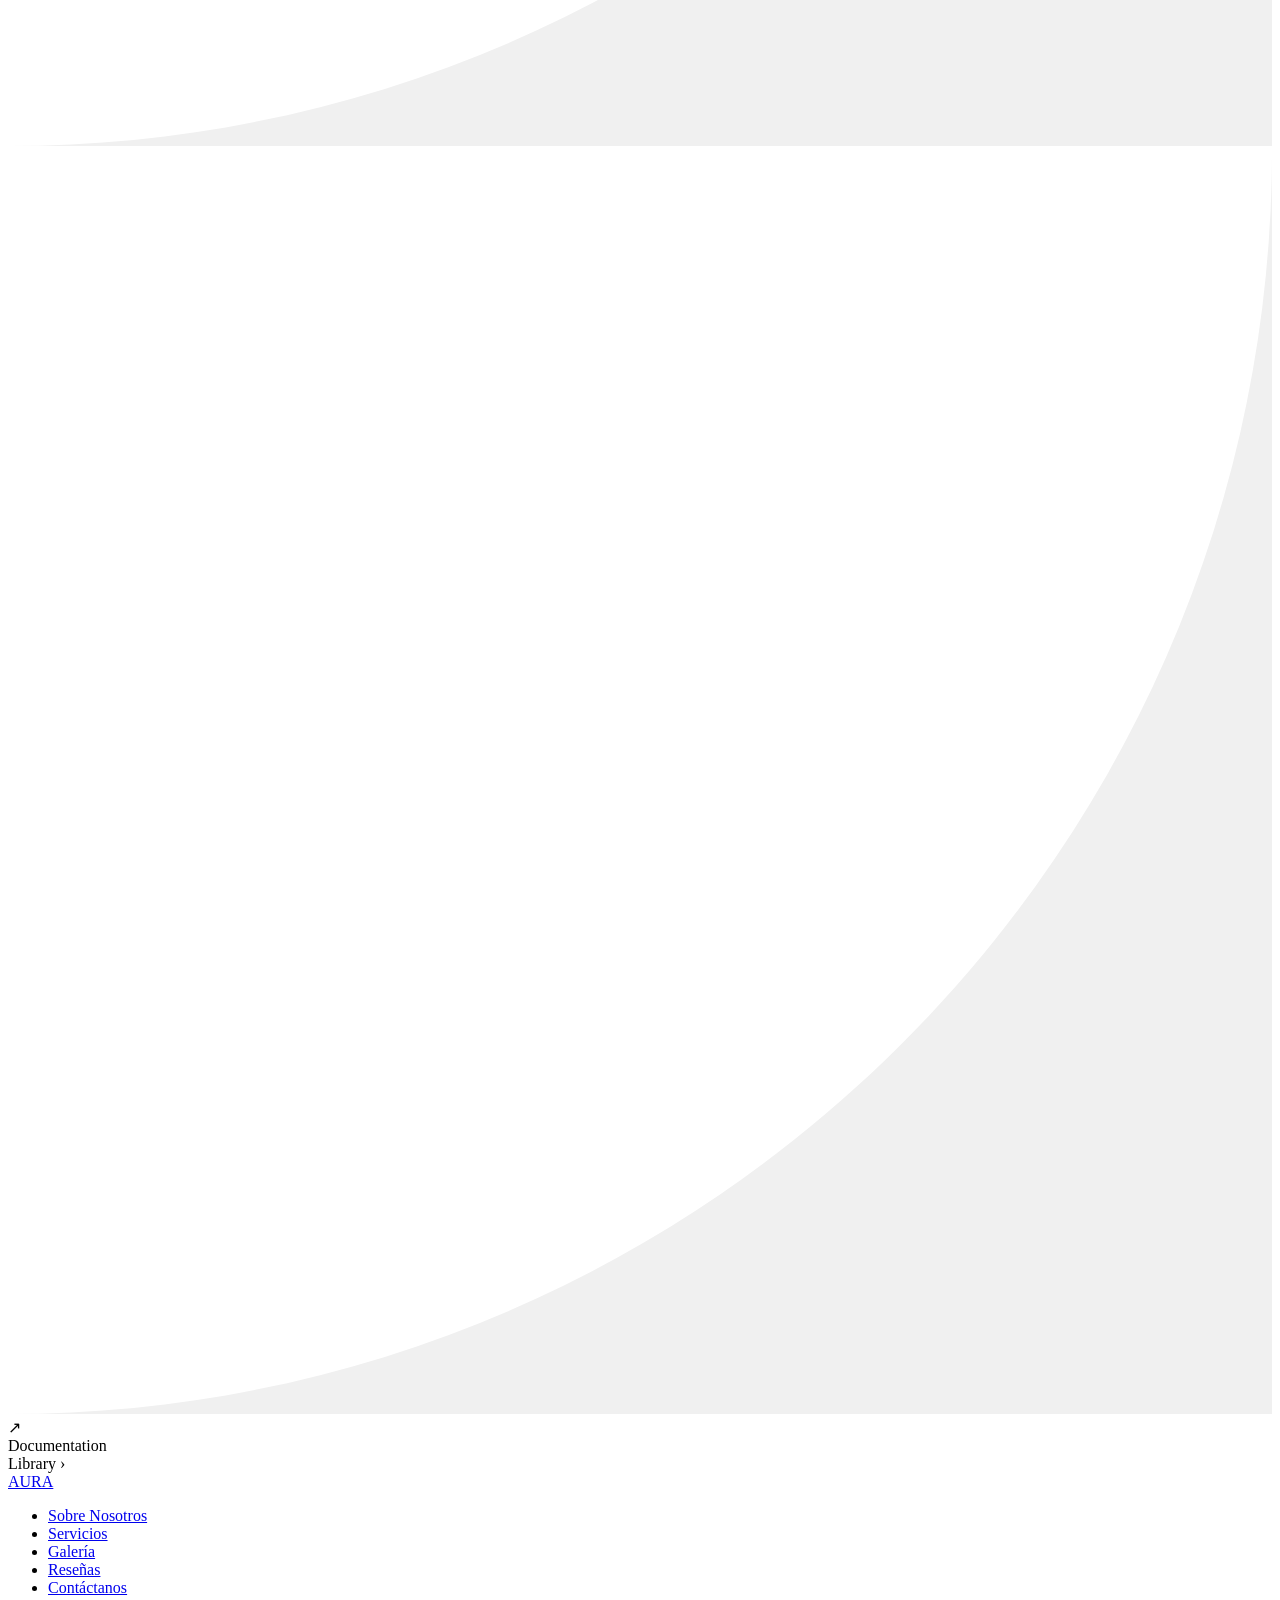
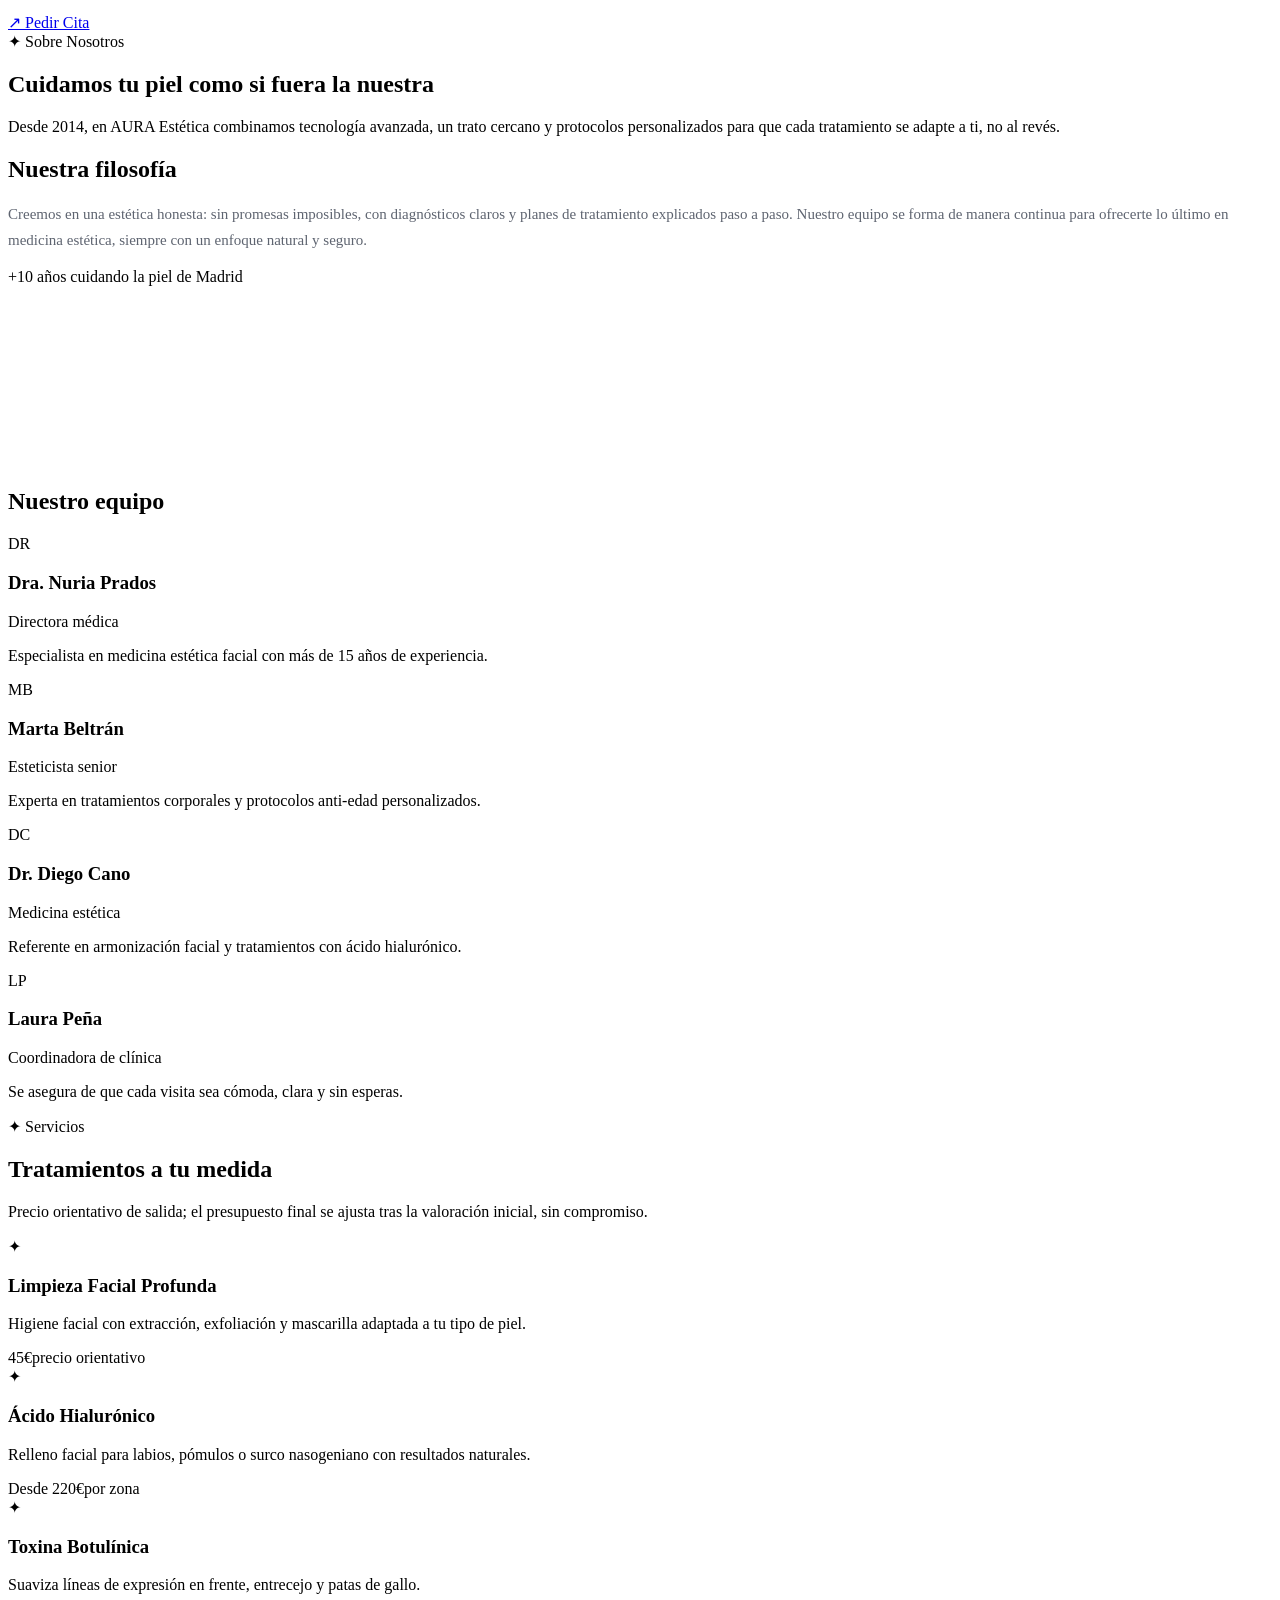
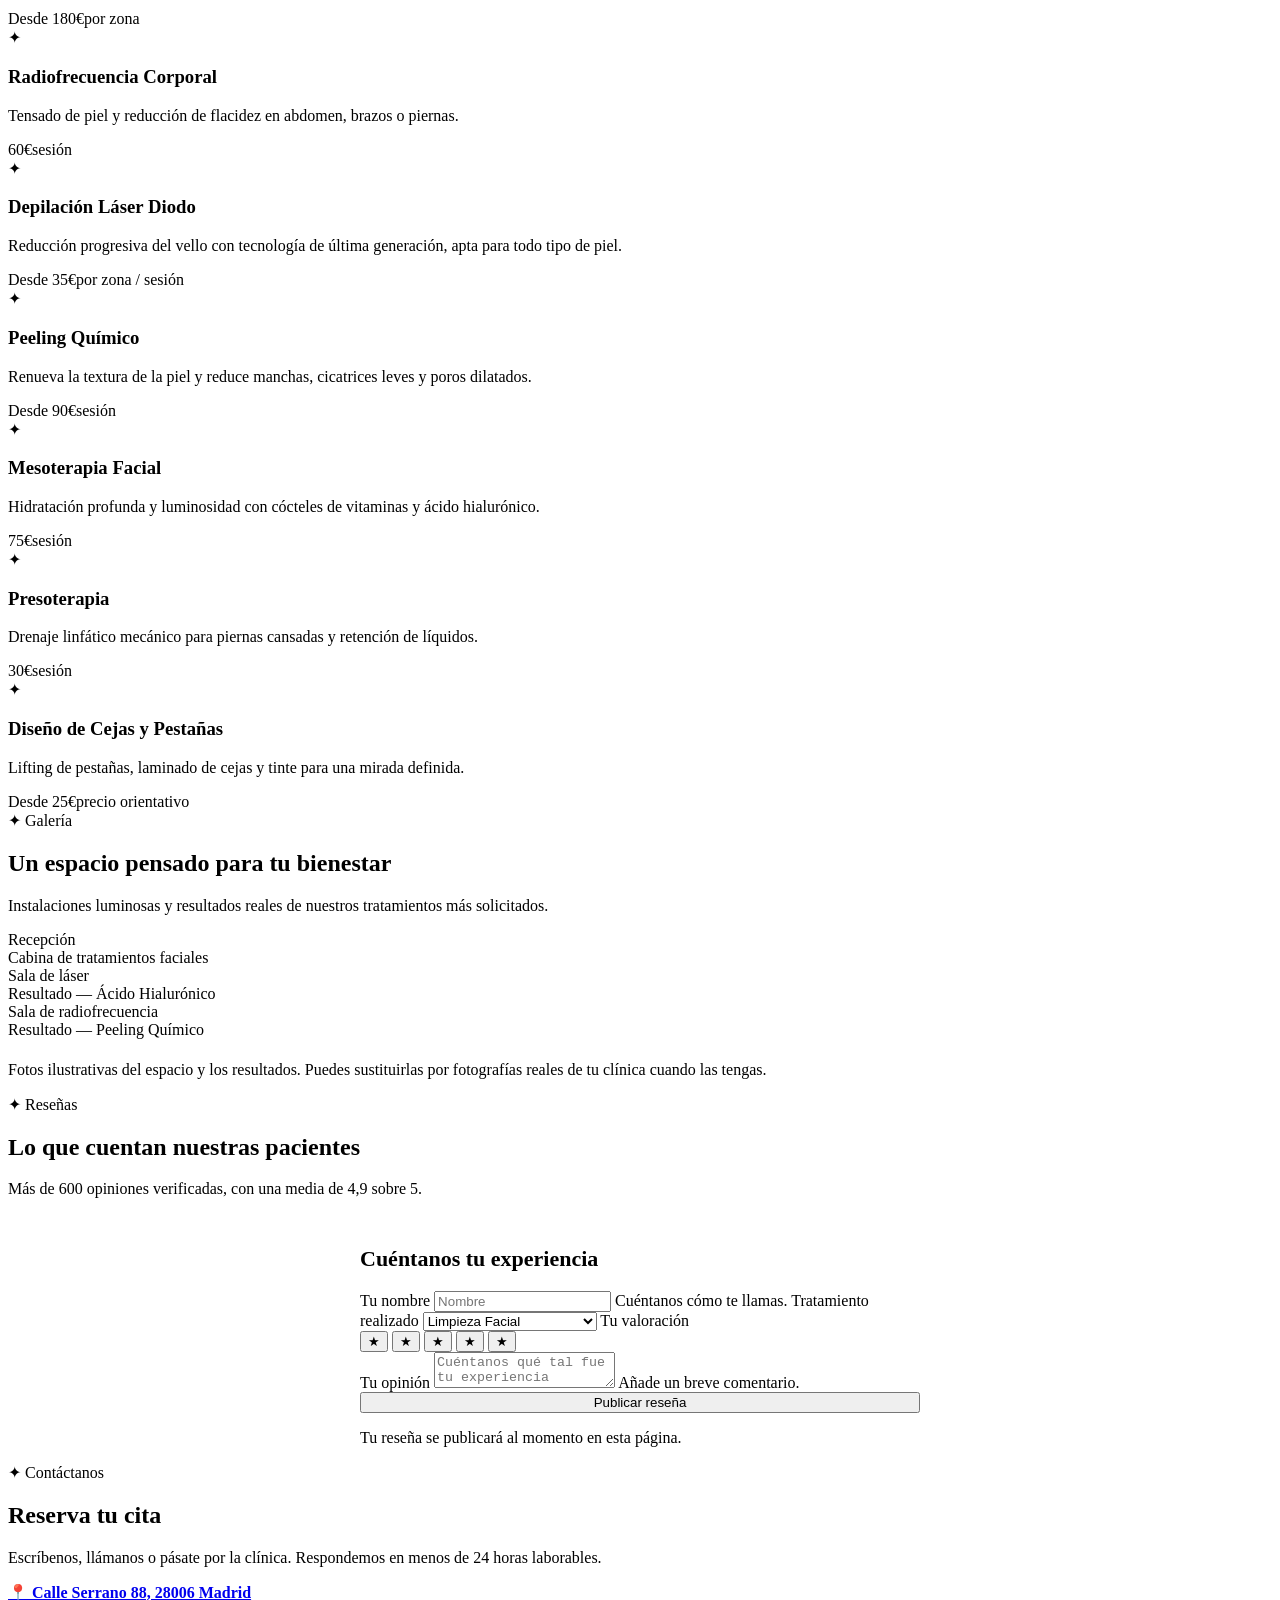
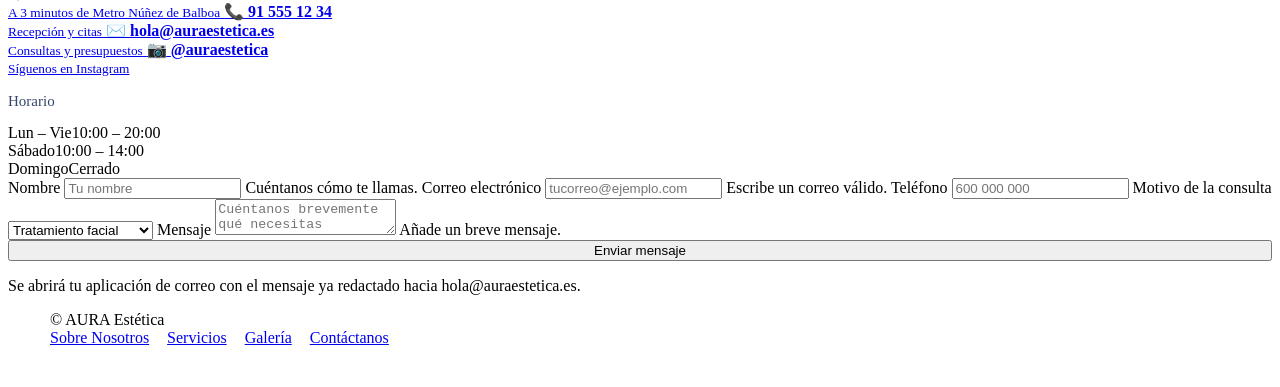
==== commit 457369cb: "Rename index (10).html to index.html" ====
--- a/index.html
+++ b/index.html
@@ -1,17 +1,23 @@
 <!DOCTYPE html>
-<html lang="es">
+<html lang="en">
 <head>
   <meta charset="UTF-8" />
   <meta name="viewport" content="width=device-width, initial-scale=1.0" />
-  <title>AURA Estética — Belleza Natural, Resultados Reales</title>
-  <meta name="description" content="AURA Estética: clínica de estética facial y corporal en Madrid. Tratamientos personalizados con tecnología de última generación." />
+  <title>RIVR — Fluid Asset Streams</title>
   <link rel="stylesheet" href="styles.css" />
 </head>
 <body>
   <main class="main">
     <div class="hero-wrapper" id="top">
       <section class="hero">
-        <div class="hero-video hero-bg-photo" role="img" aria-label="Interior de la clínica AURA Estética"></div>
+        <video
+          class="hero-video"
+          autoplay
+          muted
+          loop
+          playsinline
+          src="https://d8j0ntlcm91z4.cloudfront.net/user_38xzZboKViGWJOttwIXH07lWA1P/hf_20260428_193507_4286c423-2fd9-4efd-92bd-91a939453fc1.mp4">
+        </video>
 
         <div class="content-layer">
           <nav class="navbar">
@@ -25,40 +31,40 @@
               <li><a href="#contacto">Contáctanos</a></li>
             </ul>
 
-            <div class="mobile-logo">AURA</div>
+            <div class="mobile-logo">RIVR</div>
 
             <div class="nav-action">
-              <a href="#contacto" class="demo-button">
+              <button class="demo-button">
                 <span class="button-icon">↗</span>
-                <span>Pedir Cita</span>
-              </a>
+                <span>Book Demo</span>
+              </button>
             </div>
           </nav>
 
           <div class="text-container">
             <div class="hero-badge">
               <span class="sparkle">✦</span>
-              <span>Estética Facial y Corporal</span>
-            </div>
-
-            <h1 class="hero-title">AURA Estética</h1>
+              <span>Fluid Staking</span>
+            </div>
+
+            <h1 class="hero-title">Fluid Asset Streams</h1>
 
             <p class="hero-description">
-              Tratamientos faciales y corporales personalizados, con tecnología
-              de última generación y un equipo especializado en tu bienestar.
+              Access Smart Vaults, stake RIVR, NFTs, transform rigid holdings
+              into liquid cash instantly.
             </p>
           </div>
 
           <div class="bottom-left-card">
             <div class="stats">
-              <span class="stat-number">3.2K</span>
-              <span class="stat-label">Pacientes Satisfechos</span>
-            </div>
-
-            <a href="#resenas" class="discord-button">
+              <span class="stat-number">5.2K</span>
+              <span class="stat-label">Active Yielders</span>
+            </div>
+
+            <button class="discord-button">
               <span class="small-icon">↗</span>
-              <span>Ver Reseñas</span>
-            </a>
+              <span>Join Discord</span>
+            </button>
           </div>
 
           <div class="bottom-right-corner">
@@ -74,14 +80,14 @@
               </svg>
             </div>
 
-            <a href="#contacto" class="doc-icon">↗</a>
+            <div class="doc-icon">↗</div>
 
             <div class="doc-info">
-              <span class="doc-title">Contáctanos</span>
-              <a href="#contacto" class="library">
-                <span>Escríbenos</span>
+              <span class="doc-title">Documentation</span>
+              <div class="library">
+                <span>Library</span>
                 <span class="chevron">›</span>
-              </a>
+              </div>
             </div>
           </div>
         </div>
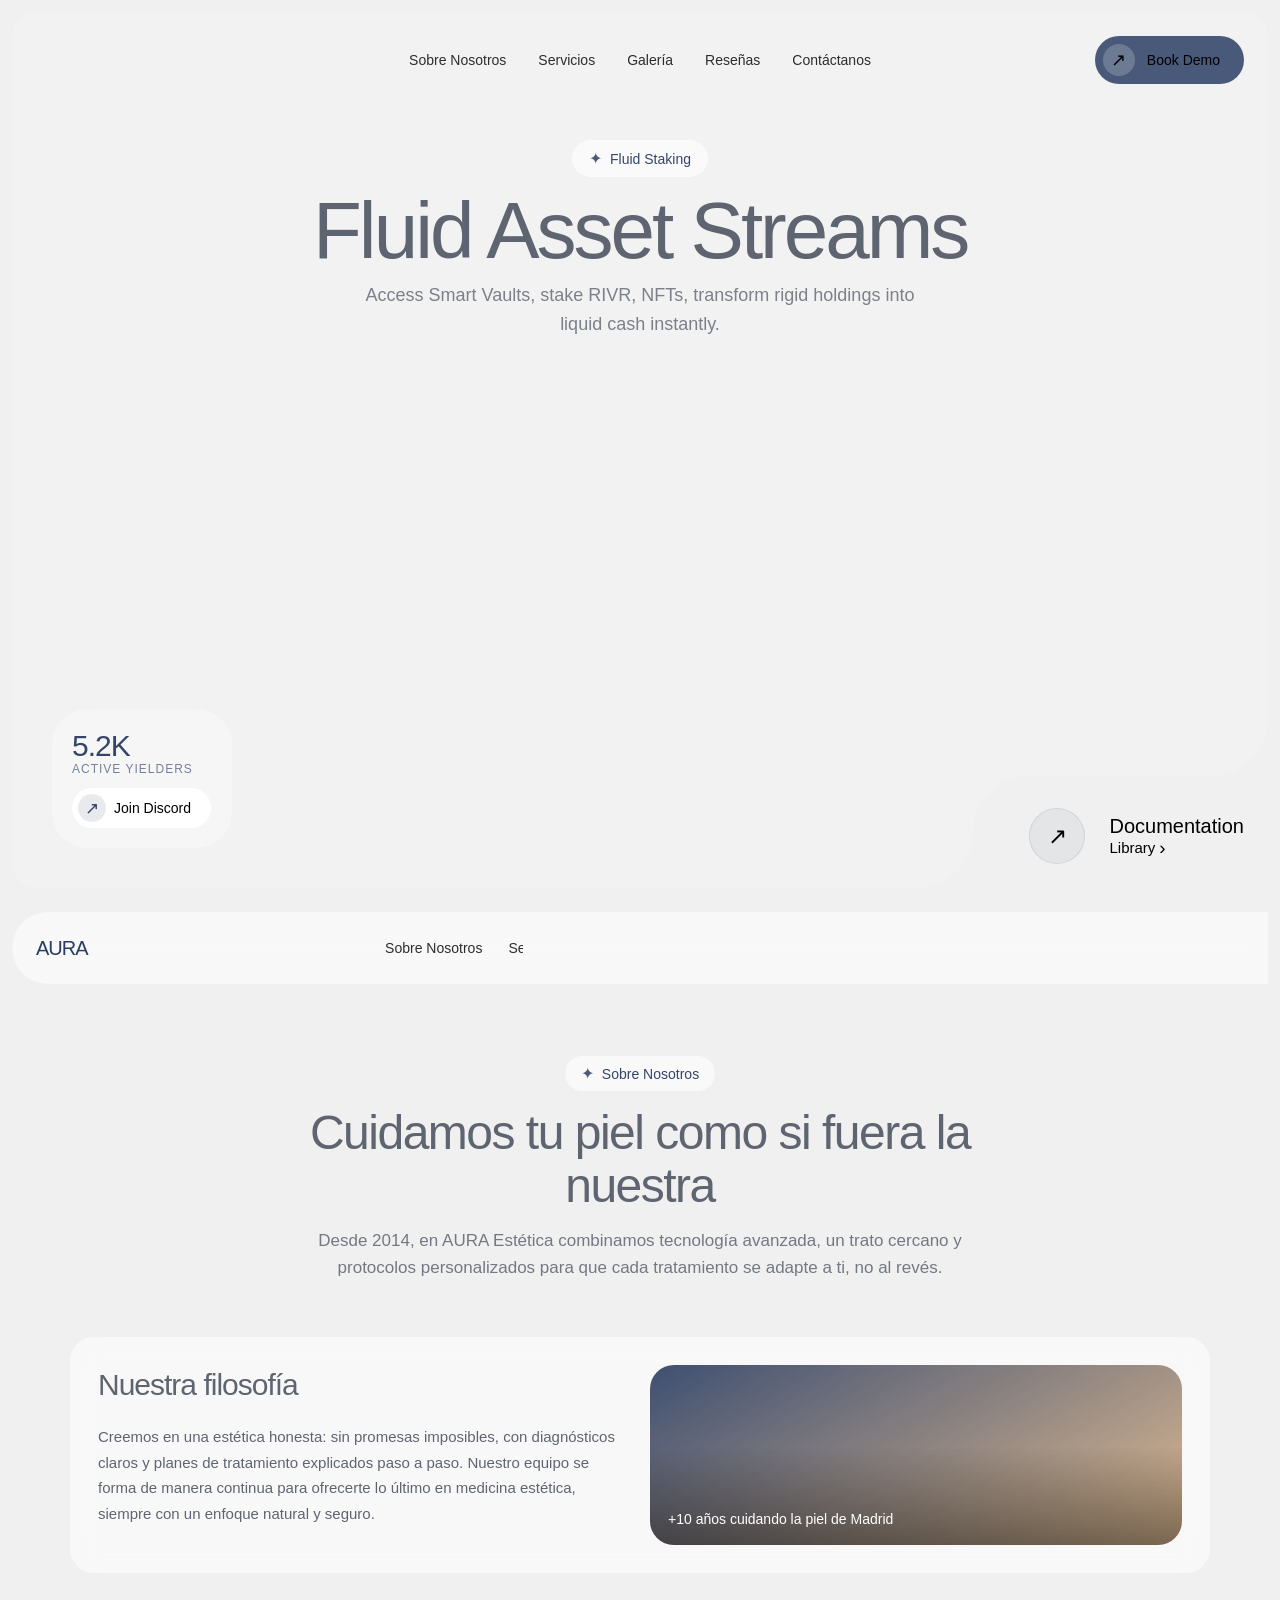
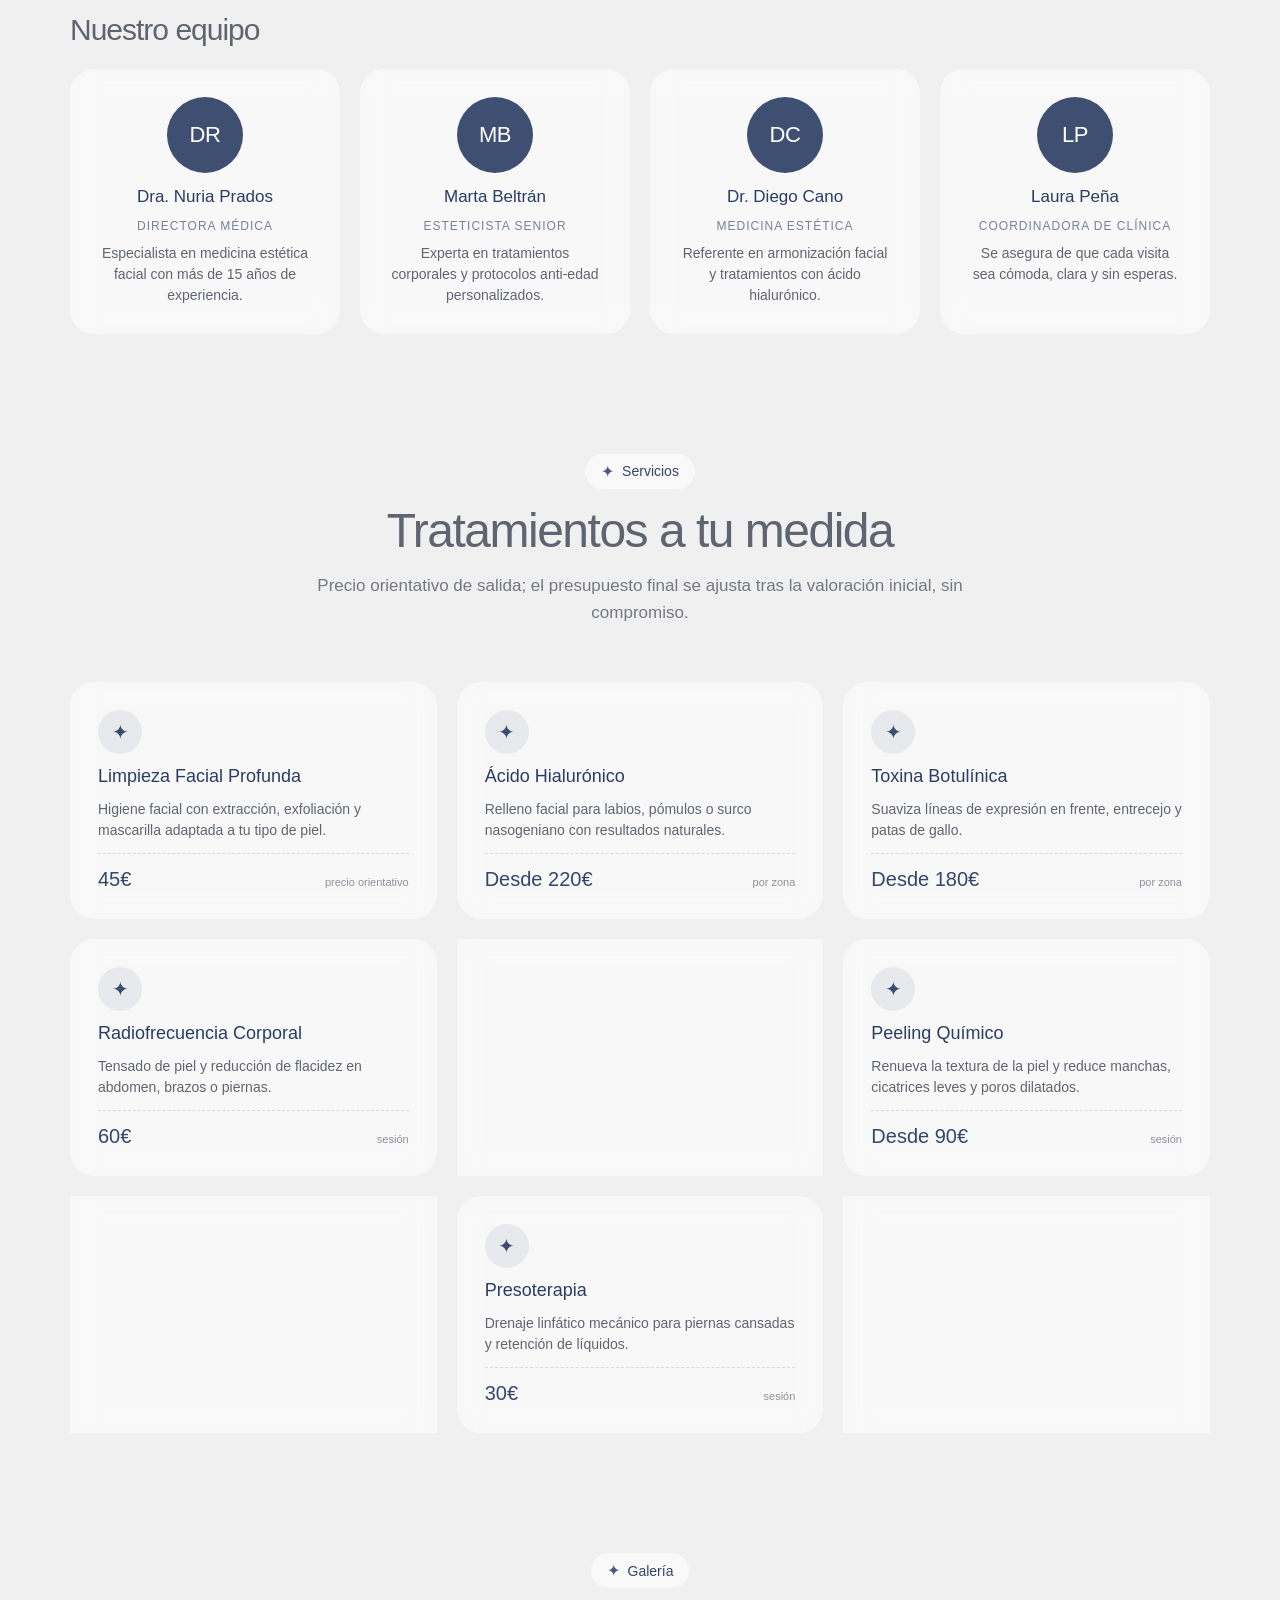
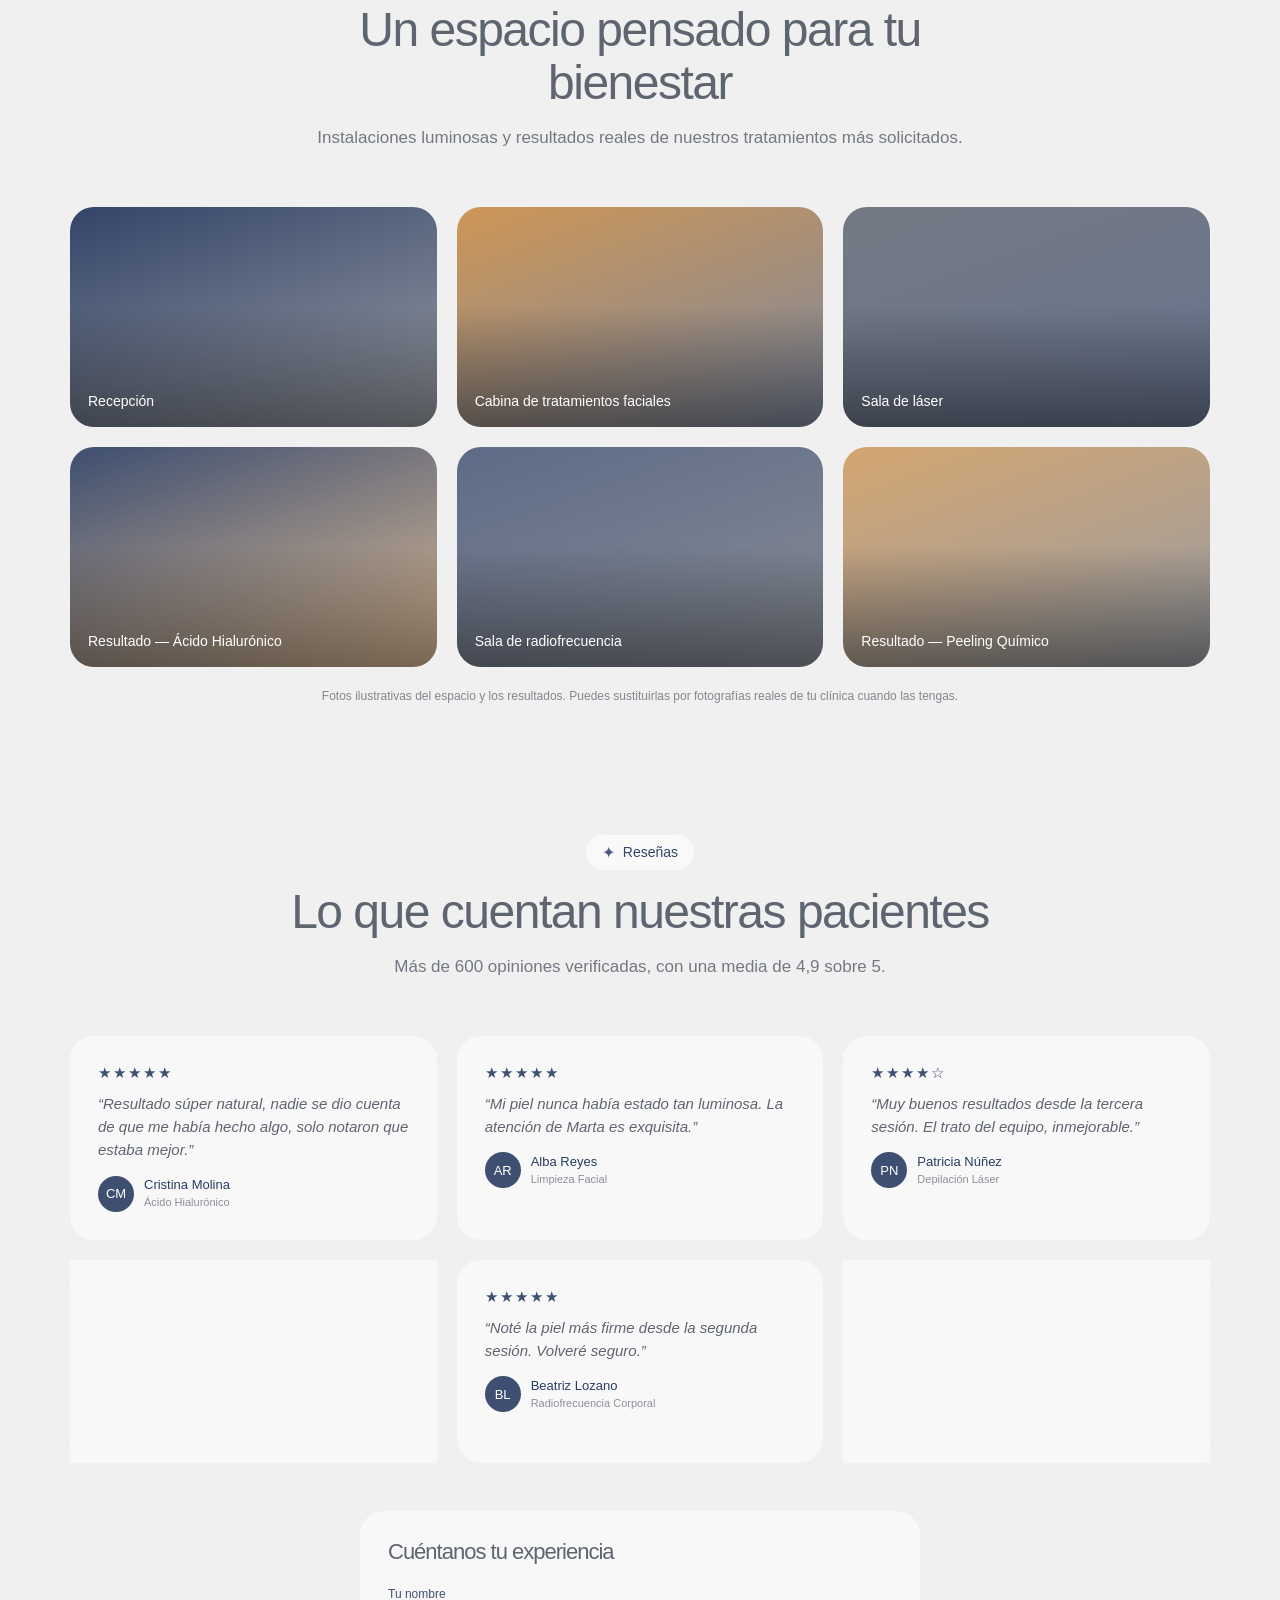
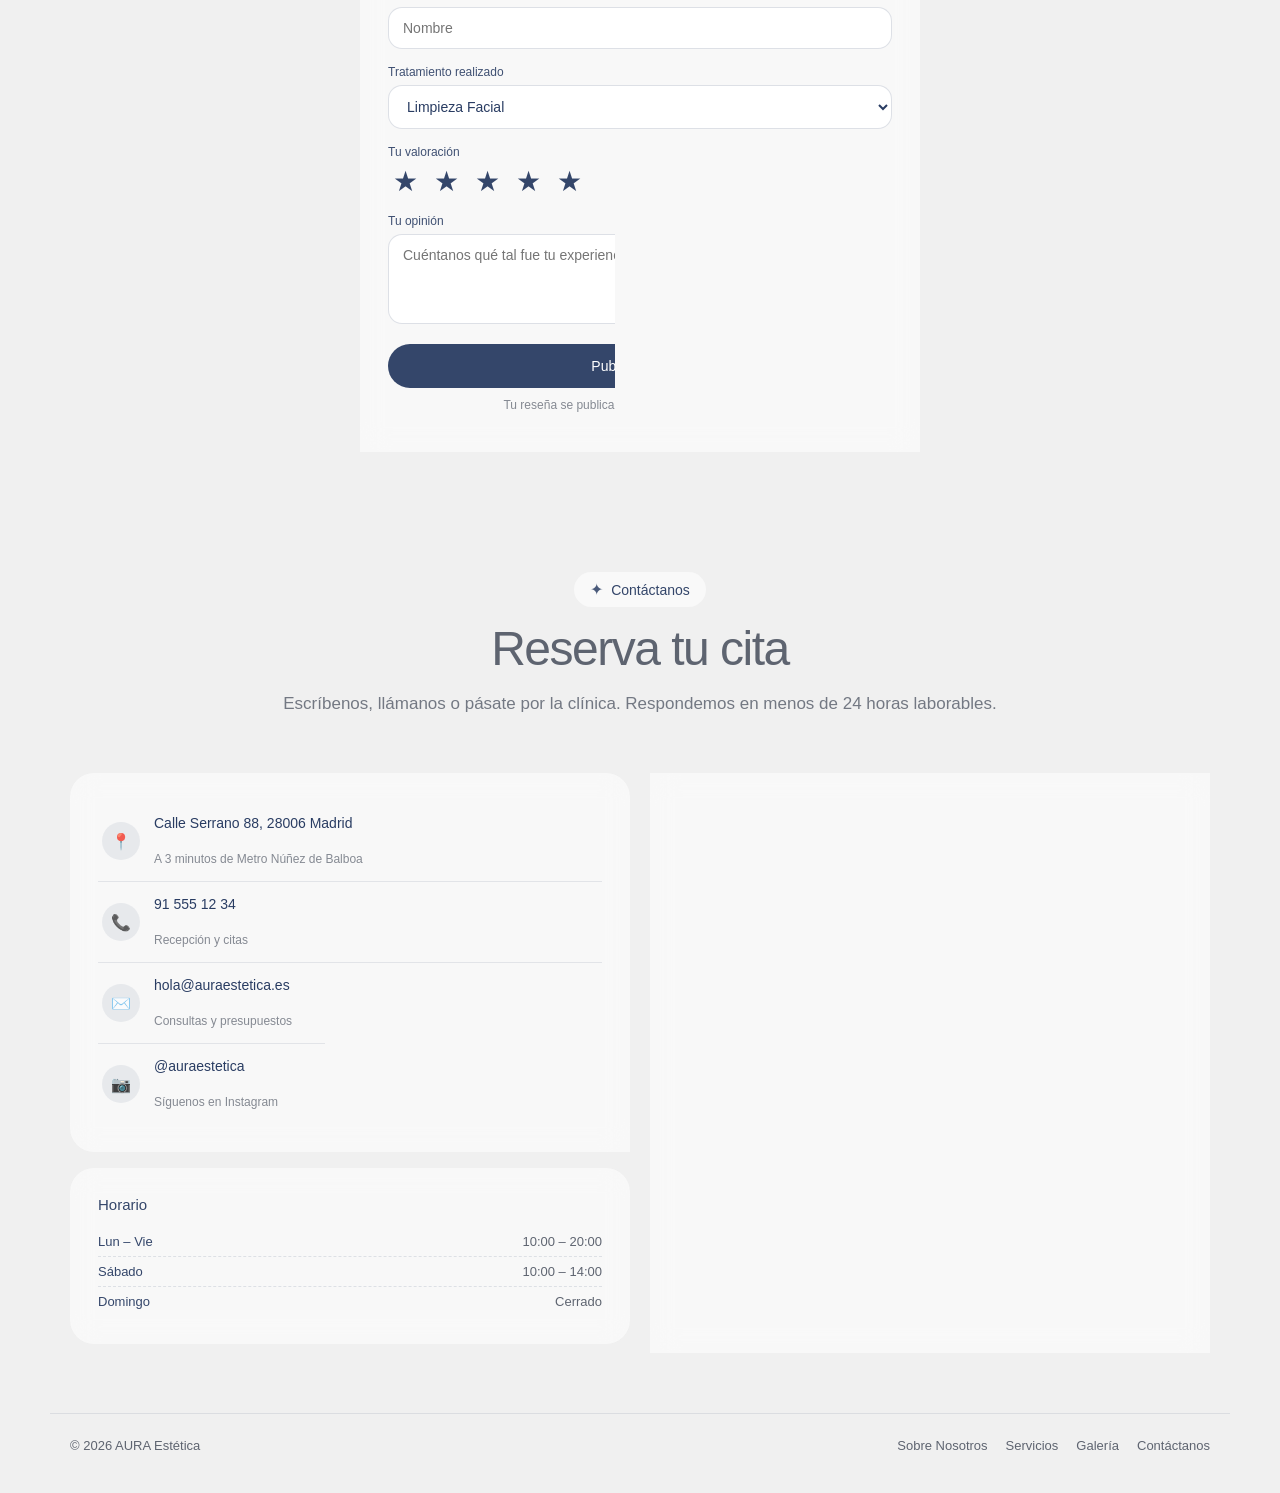
==== commit 45c3c719: "Update index.html" ====
--- a/index.html
+++ b/index.html
@@ -3,7 +3,7 @@
 <head>
   <meta charset="UTF-8" />
   <meta name="viewport" content="width=device-width, initial-scale=1.0" />
-  <title>RIVR — Fluid Asset Streams</title>
+  <title> — Fluid Asset Streams</title>
   <link rel="stylesheet" href="styles.css" />
 </head>
 <body>
--- a/styles.css
+++ b/styles.css
@@ -0,0 +1,904 @@
+@font-face {
+  font-family: "Helvetica Regular";
+  src: url("https://db.onlinewebfonts.com/t/a64ff11d2c24584c767f6257e880dc65.eot");
+  src: url("https://db.onlinewebfonts.com/t/a64ff11d2c24584c767f6257e880dc65.eot?#iefix") format("embedded-opentype"),
+       url("https://db.onlinewebfonts.com/t/a64ff11d2c24584c767f6257e880dc65.woff2") format("woff2"),
+       url("https://db.onlinewebfonts.com/t/a64ff11d2c24584c767f6257e880dc65.woff") format("woff"),
+       url("https://db.onlinewebfonts.com/t/a64ff11d2c24584c767f6257e880dc65.ttf") format("truetype"),
+       url("https://db.onlinewebfonts.com/t/a64ff11d2c24584c767f6257e880dc65.svg#Helvetica Regular") format("svg");
+}
+
+:root {
+  font-family: "Helvetica Regular", Helvetica, Arial, sans-serif;
+}
+
+* {
+  box-sizing: border-box;
+}
+
+html,
+body {
+  margin: 0;
+  width: 100%;
+  min-height: 100%;
+}
+
+body {
+  overflow-x: hidden;
+  background: #f0f0f0;
+}
+
+button {
+  font-family: inherit;
+  border: 0;
+  cursor: pointer;
+}
+
+.main {
+  min-height: 100vh;
+  background: #f0f0f0;
+}
+
+.hero-wrapper {
+  width: 100%;
+  height: 100vh;
+  min-height: 600px;
+  display: flex;
+  align-items: center;
+  justify-content: center;
+  padding: 12px;
+  background: #f0f0f0;
+}
+
+.hero {
+  position: relative;
+  width: 100%;
+  max-width: 1536px;
+  height: 100%;
+  overflow: hidden;
+  border-radius: 24px;
+  display: flex;
+  flex-direction: column;
+  align-items: center;
+  background: rgba(255,255,255,.1);
+}
+
+.hero-video {
+  position: absolute;
+  inset: 0;
+  z-index: 0;
+  width: 100%;
+  height: 100%;
+  object-fit: cover;
+  object-position: 65% center;
+}
+
+.content-layer {
+  position: relative;
+  z-index: 10;
+  width: 100%;
+  height: 100%;
+  display: flex;
+  flex-direction: column;
+  align-items: center;
+}
+
+.navbar {
+  width: 100%;
+  position: relative;
+  z-index: 10;
+  display: flex;
+  align-items: center;
+  justify-content: space-between;
+  padding: 24px;
+}
+
+.nav-spacer {
+  flex: 1;
+}
+
+.nav-menu {
+  display: flex;
+  align-items: center;
+  gap: 32px;
+  margin: 0;
+  padding: 0;
+  list-style: none;
+  color: rgb(45,45,45);
+  font-size: 14px;
+  font-weight: 400;
+}
+
+.nav-menu li {
+  display: flex;
+  align-items: center;
+  gap: 4px;
+  cursor: pointer;
+  transition: opacity .2s ease;
+}
+
+.nav-menu li:hover {
+  opacity: .7;
+}
+
+.chevron {
+  font-size: 19px;
+  line-height: 1;
+  transition: transform .2s ease;
+}
+
+.nav-menu li:hover .chevron {
+  transform: translateX(2px);
+}
+
+.mobile-logo {
+  display: none;
+  color: rgba(30,50,90,.9);
+  font-size: 20px;
+  letter-spacing: -1.5px;
+}
+
+.nav-action {
+  flex: 1;
+  display: flex;
+  justify-content: flex-end;
+}
+
+.demo-button {
+  display: flex;
+  align-items: center;
+  gap: 12px;
+  padding: 8px 24px 8px 8px;
+  border-radius: 999px;
+  background: rgba(30,50,90,.8);
+  color: white;
+  font-size: 14px;
+  transition: transform .2s ease, background .2s ease;
+}
+
+.demo-button:hover {
+  transform: scale(1.02);
+  background: rgba(30,50,90,1);
+}
+
+.demo-button:active {
+  transform: scale(.98);
+}
+
+.button-icon {
+  width: 32px;
+  height: 32px;
+  border-radius: 50%;
+  display: flex;
+  align-items: center;
+  justify-content: center;
+  background: rgba(255,255,255,.2);
+  font-size: 18px;
+}
+
+.text-container {
+  width: 100%;
+  max-width: 896px;
+  padding: 32px 24px 0;
+  display: flex;
+  flex-direction: column;
+  align-items: center;
+  text-align: center;
+}
+
+.hero-badge {
+  display: flex;
+  align-items: center;
+  gap: 8px;
+  width: fit-content;
+  margin: 0 auto 12px;
+  padding: 8px 16px;
+  border-radius: 999px;
+  background: rgba(255,255,255,.6);
+  backdrop-filter: blur(12px);
+  -webkit-backdrop-filter: blur(12px);
+  border: 1px solid rgba(255,255,255,.2);
+  color: rgba(30,50,90,.9);
+  font-size: 14px;
+  opacity: 0;
+  transform: translateY(20px);
+}
+
+.sparkle {
+  color: rgba(30,50,90,.8);
+  font-size: 16px;
+}
+
+.hero-title {
+  margin: 0 0 8px;
+  color: #5E6470;
+  font-size: 80px;
+  line-height: 1.05;
+  font-weight: 400;
+  letter-spacing: -3px;
+  opacity: 0;
+  transform: scale(.98);
+}
+
+.hero-description {
+  max-width: 576px;
+  margin: 0;
+  color: #5E6470;
+  opacity: 0;
+  font-size: 18px;
+  line-height: 1.6;
+  font-weight: 400;
+}
+
+.bottom-left-card {
+  position: absolute;
+  left: 40px;
+  bottom: 40px;
+  min-width: 180px;
+  width: fit-content;
+  padding: 20px;
+  border-radius: 35px;
+  background: rgba(255,255,255,.3);
+  backdrop-filter: blur(20px);
+  -webkit-backdrop-filter: blur(20px);
+  display: flex;
+  flex-direction: column;
+  gap: 12px;
+  opacity: 0;
+  transform: translateX(-20px);
+}
+
+.stats {
+  display: flex;
+  flex-direction: column;
+}
+
+.stat-number {
+  color: rgba(30,50,90,.9);
+  font-size: 30px;
+  line-height: 1.1;
+  letter-spacing: -1px;
+}
+
+.stat-label {
+  color: rgba(30,50,90,.6);
+  font-size: 12px;
+  text-transform: uppercase;
+  letter-spacing: 1px;
+}
+
+.discord-button {
+  display: flex;
+  align-items: center;
+  align-self: flex-start;
+  gap: 8px;
+  padding: 6px 20px 6px 6px;
+  border-radius: 999px;
+  background: white;
+  color: rgba(30,50,90,.9);
+  font-size: 14px;
+  transition: transform .2s ease, background .2s ease;
+}
+
+.discord-button:hover {
+  transform: scale(1.02);
+  background: rgba(255,255,255,.9);
+}
+
+.discord-button:active {
+  transform: scale(.98);
+}
+
+.small-icon {
+  width: 28px;
+  height: 28px;
+  border-radius: 50%;
+  display: flex;
+  align-items: center;
+  justify-content: center;
+  background: rgba(30,50,90,.1);
+  color: rgba(30,50,90,.9);
+  font-size: 17px;
+}
+
+.bottom-right-corner {
+  position: absolute;
+  right: 0;
+  bottom: 0;
+  display: flex;
+  align-items: center;
+  gap: 24px;
+  padding: 32px 24px 24px 56px;
+  border-radius: 56px 0 0 0;
+  background: #f0f0f0;
+  opacity: 0;
+  transform: translateY(20px);
+}
+
+.top-mask {
+  position: absolute;
+  top: -56px;
+  right: 0;
+  width: 56px;
+  height: 56px;
+  pointer-events: none;
+}
+
+.left-mask {
+  position: absolute;
+  bottom: 0;
+  left: -56px;
+  width: 56px;
+  height: 56px;
+  pointer-events: none;
+}
+
+.top-mask svg,
+.left-mask svg {
+  display: block;
+  width: 100%;
+  height: 100%;
+}
+
+.doc-icon {
+  width: 56px;
+  height: 56px;
+  flex-shrink: 0;
+  display: flex;
+  align-items: center;
+  justify-content: center;
+  border-radius: 50%;
+  border: 1px solid rgba(30,50,90,.1);
+  background: rgba(30,50,90,.05);
+  color: rgba(30,50,90,.8);
+  font-size: 23px;
+}
+
+.doc-info {
+  display: flex;
+  flex-direction: column;
+}
+
+.doc-title {
+  color: rgba(30,50,90,.95);
+  font-size: 20px;
+  font-weight: 400;
+}
+
+.library {
+  display: flex;
+  align-items: center;
+  gap: 4px;
+  color: rgba(30,50,90,.6);
+  cursor: pointer;
+  transition: color .2s ease;
+  font-size: 15px;
+}
+
+.library:hover {
+  color: rgba(30,50,90,.8);
+}
+
+.reveal {
+  animation-fill-mode: forwards;
+}
+
+.badge-animation {
+  animation: badgeIn .6s ease-out .1s forwards;
+}
+
+.title-animation {
+  animation: titleIn .8s ease .2s forwards;
+}
+
+.description-animation {
+  animation: fadeIn .8s ease .4s forwards;
+}
+
+.card-animation {
+  animation: leftIn .8s ease .2s forwards;
+}
+
+.corner-animation {
+  animation: bottomIn .8s ease .4s forwards;
+}
+
+@keyframes badgeIn {
+  from { opacity: 0; transform: translateY(20px); }
+  to { opacity: 1; transform: translateY(0); }
+}
+
+@keyframes titleIn {
+  from { opacity: 0; transform: scale(.98); }
+  to { opacity: 1; transform: scale(1); }
+}
+
+@keyframes fadeIn {
+  from { opacity: 0; }
+  to { opacity: .8; }
+}
+
+@keyframes leftIn {
+  from { opacity: 0; transform: translateX(-20px); }
+  to { opacity: 1; transform: translateX(0); }
+}
+
+@keyframes bottomIn {
+  from { opacity: 0; transform: translateY(20px); }
+  to { opacity: 1; transform: translateY(0); }
+}
+
+@media (max-width: 1024px) {
+  .hero-title {
+    font-size: 60px;
+  }
+
+  .nav-menu {
+    gap: 22px;
+  }
+
+  .bottom-right-corner {
+    gap: 16px;
+    padding-left: 40px;
+  }
+}
+
+@media (max-width: 767px) {
+  .hero-wrapper {
+    padding: 12px;
+  }
+
+  .hero {
+    border-radius: 24px;
+  }
+
+  .hero-video {
+    object-position: 65% center;
+  }
+
+  .navbar {
+    padding: 20px 18px;
+  }
+
+  .nav-spacer,
+  .nav-menu {
+    display: none;
+  }
+
+  .mobile-logo {
+    display: block;
+  }
+
+  .nav-action {
+    flex: 1;
+  }
+
+  .demo-button {
+    gap: 8px;
+    padding: 6px 16px 6px 6px;
+    font-size: 12px;
+  }
+
+  .button-icon {
+    width: 28px;
+    height: 28px;
+    font-size: 16px;
+  }
+
+  .text-container {
+    padding: 32px 24px 0;
+  }
+
+  .hero-title {
+    font-size: clamp(40px, 11vw, 56px);
+    letter-spacing: -2px;
+  }
+
+  .hero-description {
+    max-width: 460px;
+    font-size: 15px;
+  }
+
+  .bottom-left-card {
+    right: 16px;
+    left: auto;
+    bottom: 112px;
+    min-width: 140px;
+    padding: 12px;
+    border-radius: 19px;
+    gap: 8px;
+  }
+
+  .stat-number {
+    font-size: 24px;
+  }
+
+  .stat-label {
+    font-size: 10px;
+  }
+
+  .discord-button {
+    padding-right: 18px;
+    font-size: 13px;
+  }
+
+  .small-icon {
+    width: 25px;
+    height: 25px;
+  }
+
+  .bottom-right-corner {
+    gap: 12px;
+    padding: 20px 12px 12px 32px;
+    border-radius: 24px 0 0 0;
+  }
+
+  .top-mask {
+    top: -24px;
+    width: 24px;
+    height: 24px;
+  }
+
+  .left-mask {
+    left: -24px;
+    width: 24px;
+    height: 24px;
+  }
+
+  .doc-icon {
+    width: 40px;
+    height: 40px;
+    font-size: 18px;
+  }
+
+  .doc-title {
+    font-size: 16px;
+  }
+
+  .library {
+    font-size: 12px;
+  }
+}
+
+@media (max-width: 420px) {
+  .hero-wrapper {
+    padding: 8px;
+  }
+
+  .hero {
+    border-radius: 20px;
+  }
+
+  .text-container {
+    padding-left: 16px;
+    padding-right: 16px;
+  }
+
+  .hero-title {
+    font-size: 38px;
+  }
+
+  .hero-description {
+    font-size: 13px;
+  }
+
+  .bottom-left-card {
+    right: 12px;
+    bottom: 100px;
+  }
+
+  .bottom-right-corner {
+    padding-left: 24px;
+  }
+}
+
+/* =========================================================
+   AÑADIDOS — adaptación a AURA Estética
+   (reglas nuevas, no se modifica nada de la plantilla original)
+   ========================================================= */
+
+.nav-menu li a,
+.mobile-logo,
+.demo-button,
+.discord-button,
+.doc-icon,
+.doc-title,
+.library {
+  text-decoration: none;
+  color: inherit;
+}
+
+.hero-bg-photo {
+  background:
+    radial-gradient(circle at 22% 28%, rgba(255,255,255,.55), transparent 42%),
+    radial-gradient(circle at 78% 68%, rgba(30,50,90,.18), transparent 46%),
+    linear-gradient(135deg, #efe7da 0%, #e4d9c8 38%, #cfd3d9 72%, #b9c2cc 100%);
+}
+
+/* ---- shell compartido por las páginas internas ---- */
+.page-shell {
+  max-width: 1180px;
+  margin: 0 auto;
+  padding: 100px 20px 80px;
+}
+
+.page-nav-wrap {
+  padding: 12px;
+  background: #f0f0f0;
+}
+
+.page-nav {
+  max-width: 1536px;
+  margin: 0 auto;
+  border-radius: 999px;
+  background: rgba(255,255,255,.55);
+  backdrop-filter: blur(16px);
+  -webkit-backdrop-filter: blur(16px);
+  display: flex;
+  align-items: center;
+  justify-content: space-between;
+  padding: 10px 10px 10px 24px;
+  position: sticky;
+  top: 12px;
+  z-index: 40;
+}
+
+.page-nav .brand {
+  color: rgba(30,50,90,.95);
+  font-size: 20px;
+  letter-spacing: -1px;
+  text-decoration: none;
+}
+
+.page-nav ul {
+  display: flex;
+  align-items: center;
+  gap: 26px;
+  list-style: none;
+  margin: 0;
+  padding: 0;
+  font-size: 14px;
+  color: rgb(45,45,45);
+}
+
+.page-nav ul a {
+  text-decoration: none;
+  color: inherit;
+  transition: opacity .2s ease;
+}
+
+.page-nav ul a:hover,
+.page-nav ul a.active {
+  opacity: .6;
+}
+
+.page-nav .demo-button {
+  padding: 10px 22px 10px 10px;
+}
+
+@media (max-width: 860px) {
+  .page-nav ul { display: none; }
+}
+
+.page-hero {
+  text-align: center;
+  max-width: 720px;
+  margin: 0 auto 56px;
+}
+
+.page-hero .eyebrow {
+  display: inline-flex;
+  align-items: center;
+  gap: 8px;
+  padding: 8px 16px;
+  border-radius: 999px;
+  background: rgba(255,255,255,.6);
+  color: rgba(30,50,90,.9);
+  font-size: 14px;
+  margin-bottom: 16px;
+}
+
+.page-hero h1 {
+  color: #5E6470;
+  font-size: 48px;
+  line-height: 1.1;
+  letter-spacing: -1.5px;
+  font-weight: 400;
+  margin: 0 0 14px;
+}
+
+.page-hero p {
+  color: #5E6470;
+  opacity: .85;
+  font-size: 17px;
+  line-height: 1.6;
+  margin: 0;
+}
+
+.card {
+  background: rgba(255,255,255,.55);
+  backdrop-filter: blur(14px);
+  -webkit-backdrop-filter: blur(14px);
+  border-radius: 24px;
+  padding: 28px;
+}
+
+.card-solid {
+  background: #ffffff;
+  border-radius: 24px;
+  padding: 28px;
+}
+
+.grid-2 { display: grid; grid-template-columns: 1fr 1fr; gap: 20px; }
+.grid-3 { display: grid; grid-template-columns: repeat(3, 1fr); gap: 20px; }
+.grid-4 { display: grid; grid-template-columns: repeat(4, 1fr); gap: 20px; }
+
+@media (max-width: 860px) {
+  .grid-2, .grid-3, .grid-4 { grid-template-columns: 1fr; }
+}
+
+.section-title {
+  color: #5E6470;
+  font-size: 30px;
+  letter-spacing: -1px;
+  font-weight: 400;
+  margin: 0 0 22px;
+}
+
+/* ---- imágenes decorativas de marcador (sin fotos externas) ---- */
+.photo-tile {
+  position: relative;
+  border-radius: 24px;
+  overflow: hidden;
+  min-height: 220px;
+  display: flex;
+  align-items: flex-end;
+  padding: 18px;
+  color: #fff;
+  font-size: 14px;
+  font-weight: 400;
+}
+
+.photo-tile span { position: relative; z-index: 2; }
+
+.photo-tile::before {
+  content: "";
+  position: absolute; inset: 0;
+  background: var(--tile-bg, linear-gradient(160deg, rgba(30,50,90,.85), rgba(94,100,112,.65)));
+}
+
+.photo-tile::after {
+  content: "";
+  position: absolute; inset: 0;
+  background: linear-gradient(0deg, rgba(0,0,0,.45), transparent 55%);
+}
+
+/* ---- equipo ---- */
+.team-card { text-align: center; }
+.team-avatar {
+  width: 76px; height: 76px;
+  border-radius: 50%;
+  margin: 0 auto 14px;
+  display: flex; align-items: center; justify-content: center;
+  color: #fff; font-size: 22px; letter-spacing: -0.5px;
+  background: rgba(30,50,90,.85);
+}
+.team-card h3 { margin: 0 0 4px; font-size: 17px; color: rgba(30,50,90,.95); font-weight: 400; }
+.team-card .role { color: rgba(30,50,90,.6); font-size: 12px; text-transform: uppercase; letter-spacing: 1px; margin-bottom: 10px; }
+.team-card p.bio { margin: 0; font-size: 14px; color: #5E6470; line-height: 1.5; }
+
+/* ---- servicios ---- */
+.service-card { display: flex; flex-direction: column; gap: 12px; }
+.service-icon {
+  width: 44px; height: 44px; border-radius: 50%;
+  background: rgba(30,50,90,.08);
+  color: rgba(30,50,90,.85);
+  display: flex; align-items: center; justify-content: center;
+  font-size: 20px;
+}
+.service-card h3 { margin: 0; font-size: 18px; color: rgba(30,50,90,.95); font-weight: 400; }
+.service-card p { margin: 0; font-size: 14px; color: #5E6470; line-height: 1.5; flex-grow: 1; }
+.service-price {
+  display: flex; align-items: baseline; justify-content: space-between;
+  padding-top: 14px; border-top: 1px dashed rgba(30,50,90,.15);
+}
+.service-price .value { font-size: 20px; color: rgba(30,50,90,.9); }
+.service-price .label { font-size: 11px; color: #5E6470; opacity: .7; }
+
+/* ---- reseñas ---- */
+.review-card { display: flex; flex-direction: column; gap: 10px; }
+.review-stars { color: rgba(30,50,90,.85); font-size: 15px; letter-spacing: 2px; }
+.review-quote { margin: 0; font-size: 15px; color: #5E6470; line-height: 1.55; font-style: italic; }
+.review-author { display: flex; align-items: center; gap: 10px; margin-top: 4px; }
+.review-avatar {
+  width: 36px; height: 36px; border-radius: 50%;
+  display: flex; align-items: center; justify-content: center;
+  color: #fff; font-size: 13px; background: rgba(30,50,90,.85);
+}
+.review-author strong { display: block; font-size: 13px; color: rgba(30,50,90,.95); font-weight: 400; }
+.review-author small { color: #5E6470; opacity: .7; font-size: 11px; }
+
+.review-form label { display: block; font-size: 12px; color: rgba(30,50,90,.85); margin-bottom: 6px; font-weight: 400; }
+.review-form input,
+.review-form textarea,
+.review-form select {
+  width: 100%;
+  padding: 12px 14px;
+  border-radius: 14px;
+  border: 1px solid rgba(30,50,90,.15);
+  background: #fff;
+  font-family: inherit;
+  font-size: 14px;
+  color: rgba(30,50,90,.95);
+  margin-bottom: 16px;
+}
+.review-form input:focus,
+.review-form textarea:focus,
+.review-form select:focus { outline: 2px solid rgba(30,50,90,.4); border-color: transparent; }
+.review-form textarea { resize: vertical; min-height: 90px; }
+
+.star-picker { display: flex; gap: 6px; margin-bottom: 16px; }
+.star-picker button {
+  background: none; font-size: 26px; color: rgba(30,50,90,.25);
+  transition: color .15s ease, transform .15s ease;
+}
+.star-picker button.is-active,
+.star-picker button:hover { color: rgba(30,50,90,.9); transform: scale(1.08); }
+
+.submit-btn {
+  padding: 14px 26px;
+  border-radius: 999px;
+  background: rgba(30,50,90,.9);
+  color: #fff;
+  font-size: 14px;
+  transition: transform .2s ease, background .2s ease;
+}
+.submit-btn:hover { background: rgba(30,50,90,1); transform: translateY(-1px); }
+.form-note { font-size: 12px; color: #5E6470; opacity: .75; margin-top: 10px; text-align: center; }
+
+/* ---- contacto ---- */
+.info-row { display: flex; align-items: center; gap: 14px; padding: 14px 4px; border-bottom: 1px solid rgba(30,50,90,.1); text-decoration: none; color: inherit; }
+.info-row:last-child { border-bottom: none; }
+.info-icon {
+  width: 38px; height: 38px; border-radius: 50%; flex-shrink: 0;
+  background: rgba(30,50,90,.08); color: rgba(30,50,90,.85);
+  display: flex; align-items: center; justify-content: center; font-size: 16px;
+}
+.info-row strong { display: block; font-size: 14px; color: rgba(30,50,90,.95); font-weight: 400; }
+.info-row small { color: #5E6470; opacity: .75; font-size: 12px; }
+
+.hours-row { display: flex; justify-content: space-between; font-size: 13px; padding: 7px 0; border-bottom: 1px dashed rgba(30,50,90,.12); color: #5E6470; }
+.hours-row:last-child { border-bottom: none; }
+.hours-row span:first-child { color: rgba(30,50,90,.9); }
+
+.field-error { display: none; color: #b4453a; font-size: 12px; margin: -10px 0 12px; }
+.has-error .field-error { display: block; }
+.has-error input, .has-error textarea { border-color: #b4453a !important; }
+
+/* ---- footer de páginas internas ---- */
+.page-footer {
+  max-width: 1180px;
+  margin: 40px auto 0;
+  padding: 24px 20px 0;
+  border-top: 1px solid rgba(30,50,90,.1);
+  display: flex; flex-wrap: wrap; justify-content: space-between; gap: 12px;
+  color: #5E6470; font-size: 13px;
+}
+.page-footer a { color: inherit; text-decoration: none; }
+.page-footer a:hover { opacity: .7; }
+
+@media (max-width: 640px) {
+  .page-hero h1 { font-size: 36px; }
+}
+
+/* ---- ajustes para versión de una sola página (index.html único) ---- */
+html { scroll-behavior: smooth; }
+
+.content-shell {
+  max-width: 1180px;
+  margin: 0 auto;
+  padding: 60px 20px;
+  scroll-margin-top: 90px;
+}
+
+section[id] { scroll-margin-top: 90px; }
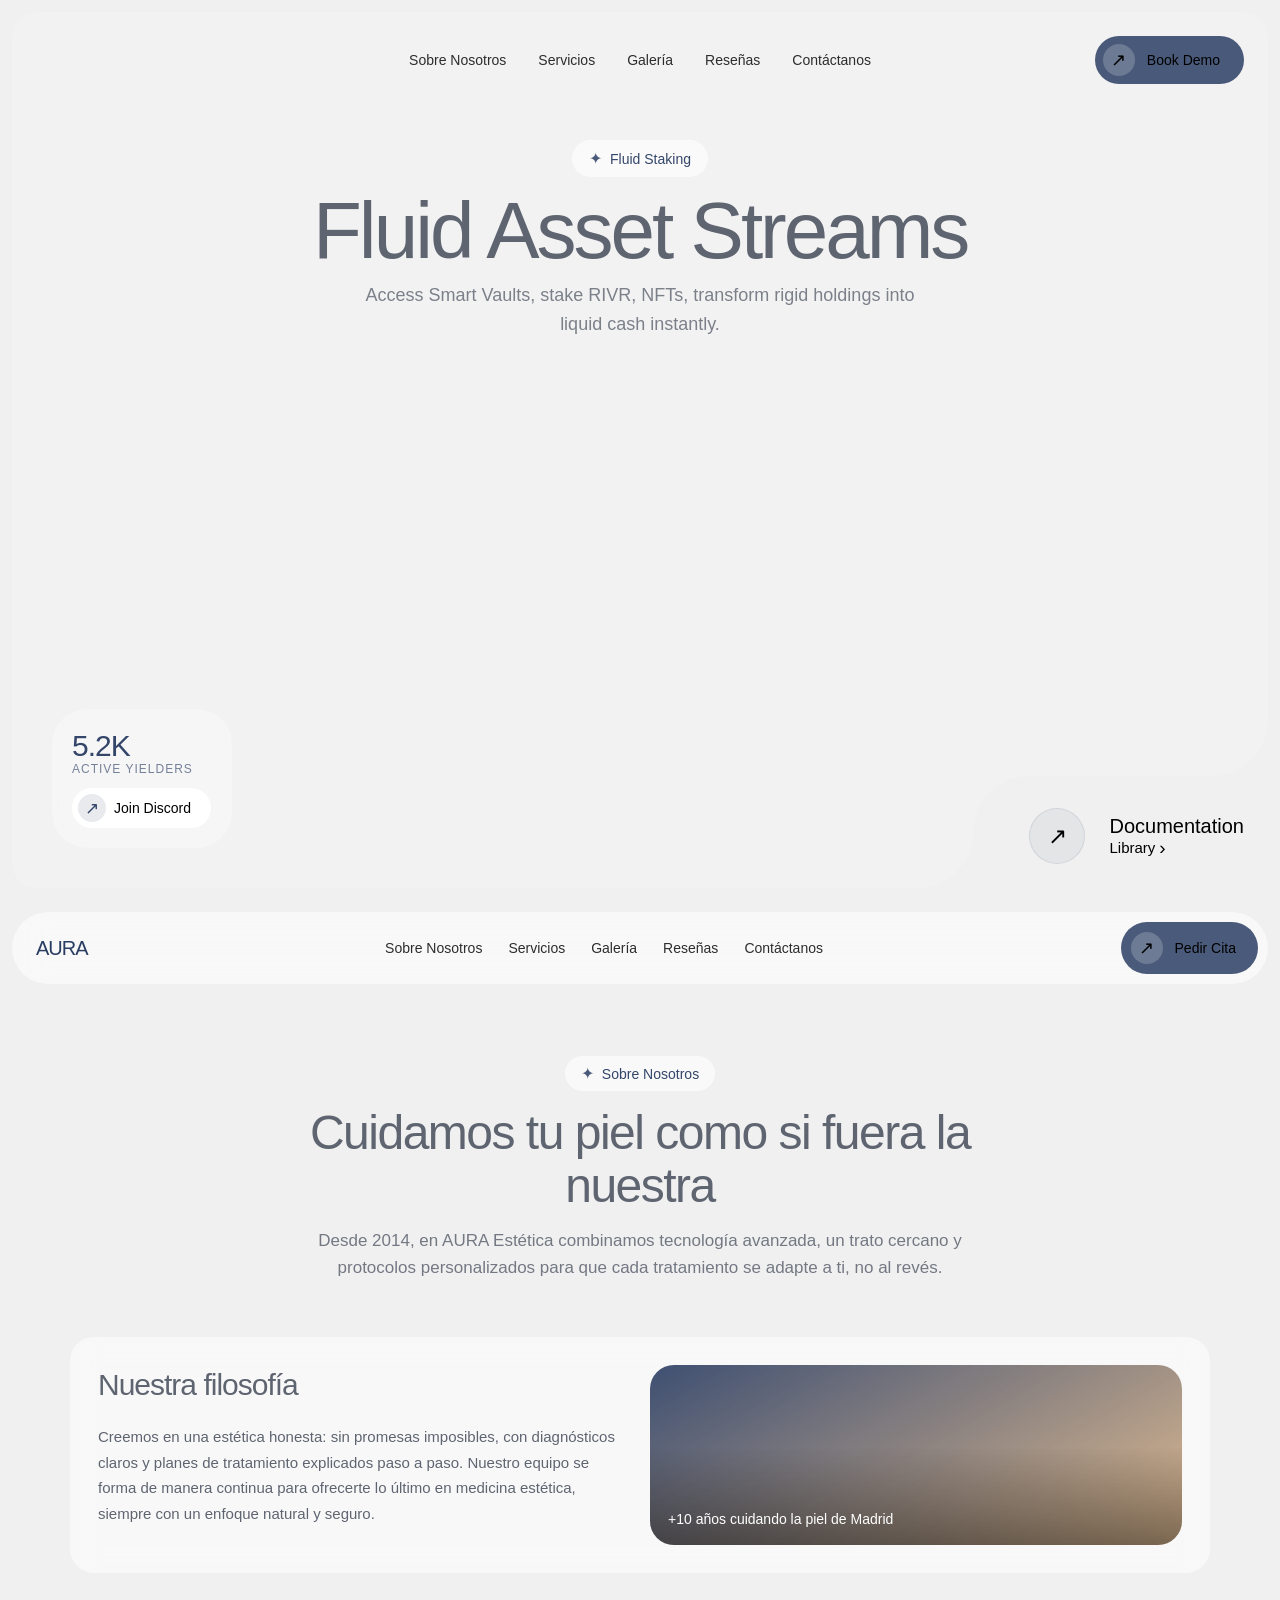
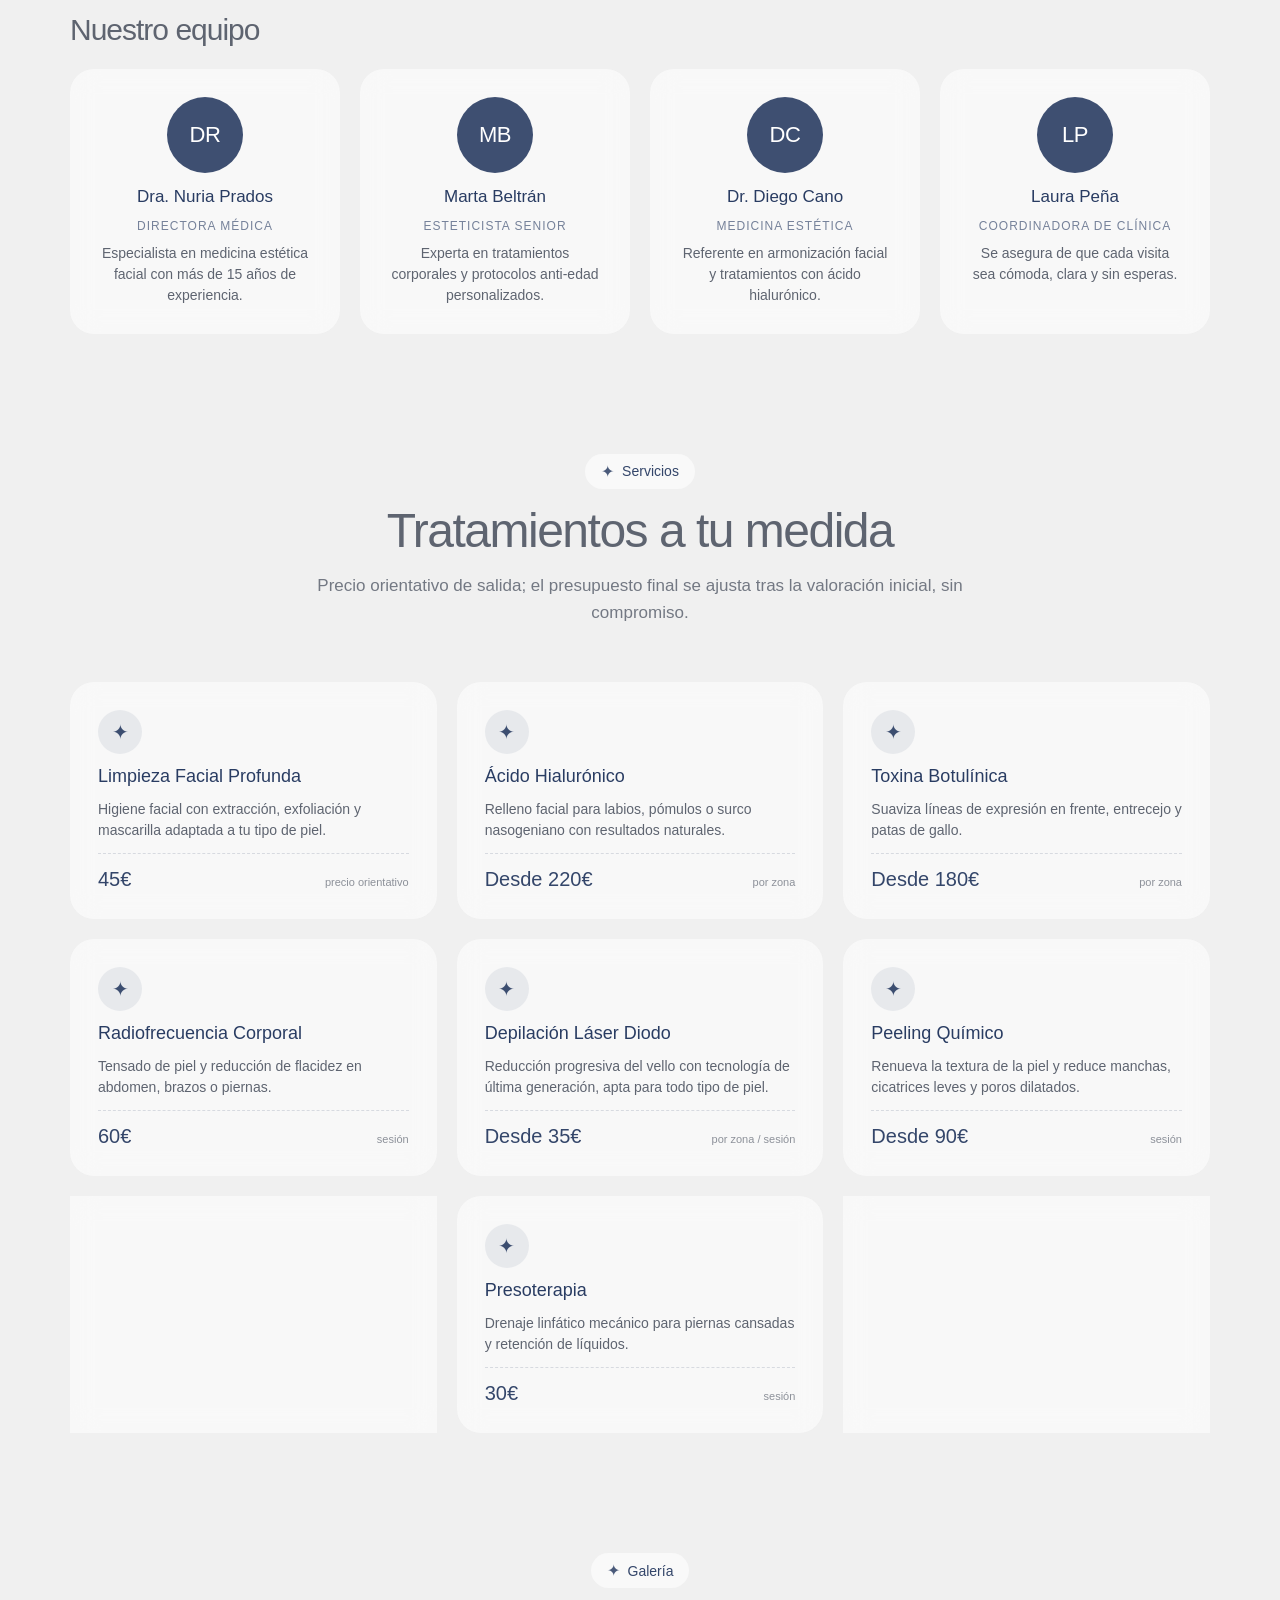
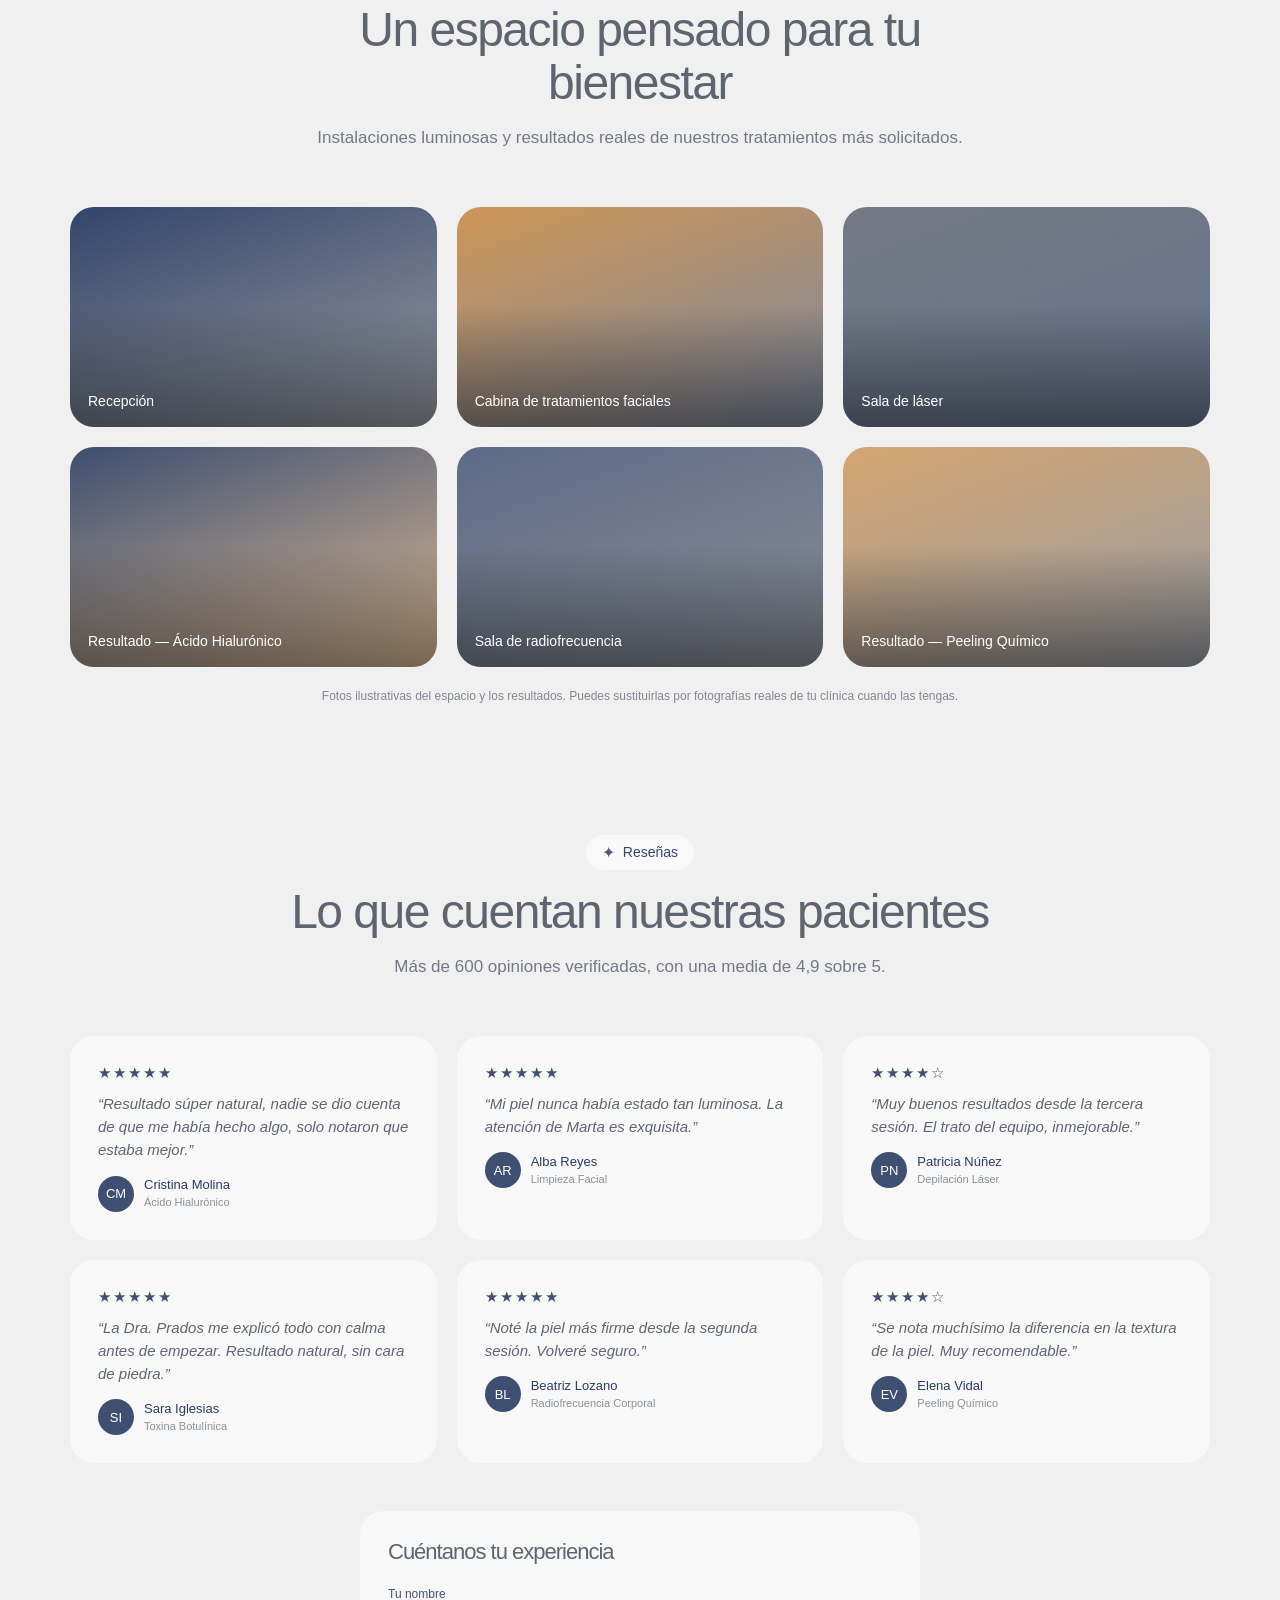
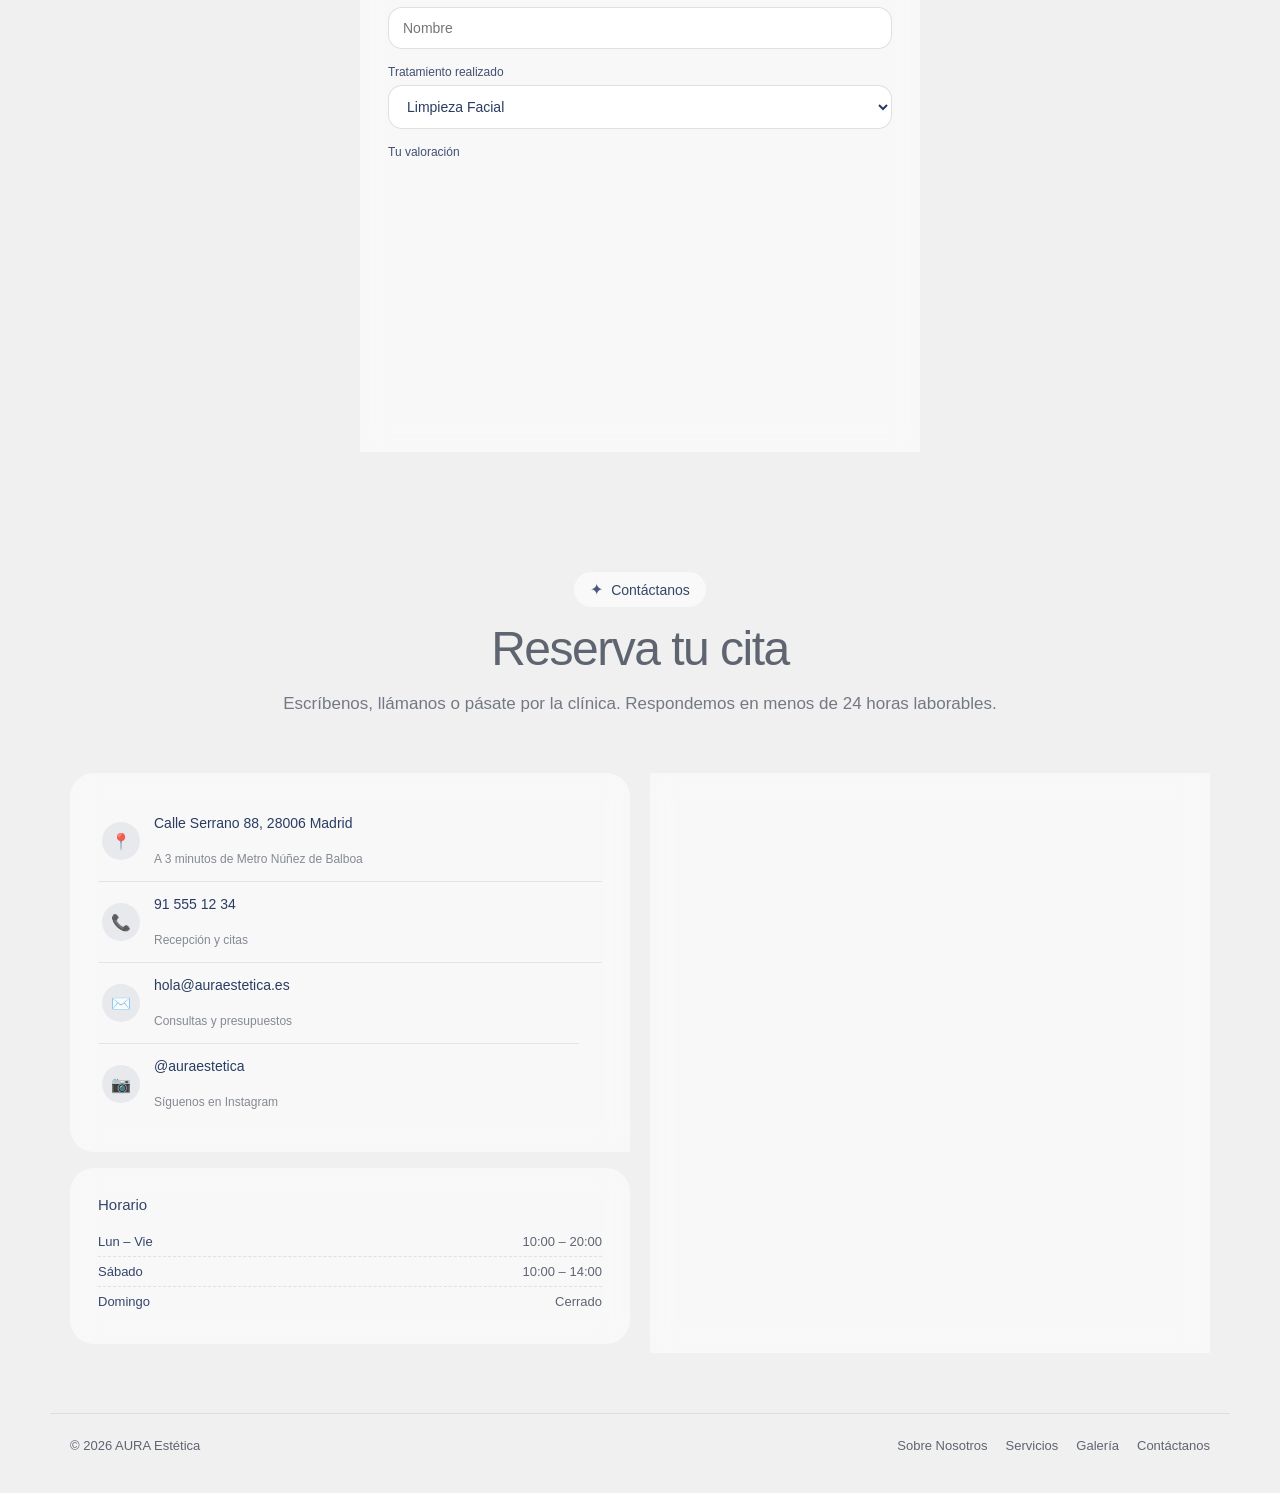
==== commit b52e08be: "Update index.html" ====
--- a/index.html
+++ b/index.html
@@ -3,7 +3,7 @@
 <head>
   <meta charset="UTF-8" />
   <meta name="viewport" content="width=device-width, initial-scale=1.0" />
-  <title> — Fluid Asset Streams</title>
+  <title>Fluid Asset Streams</title>
   <link rel="stylesheet" href="styles.css" />
 </head>
 <body>
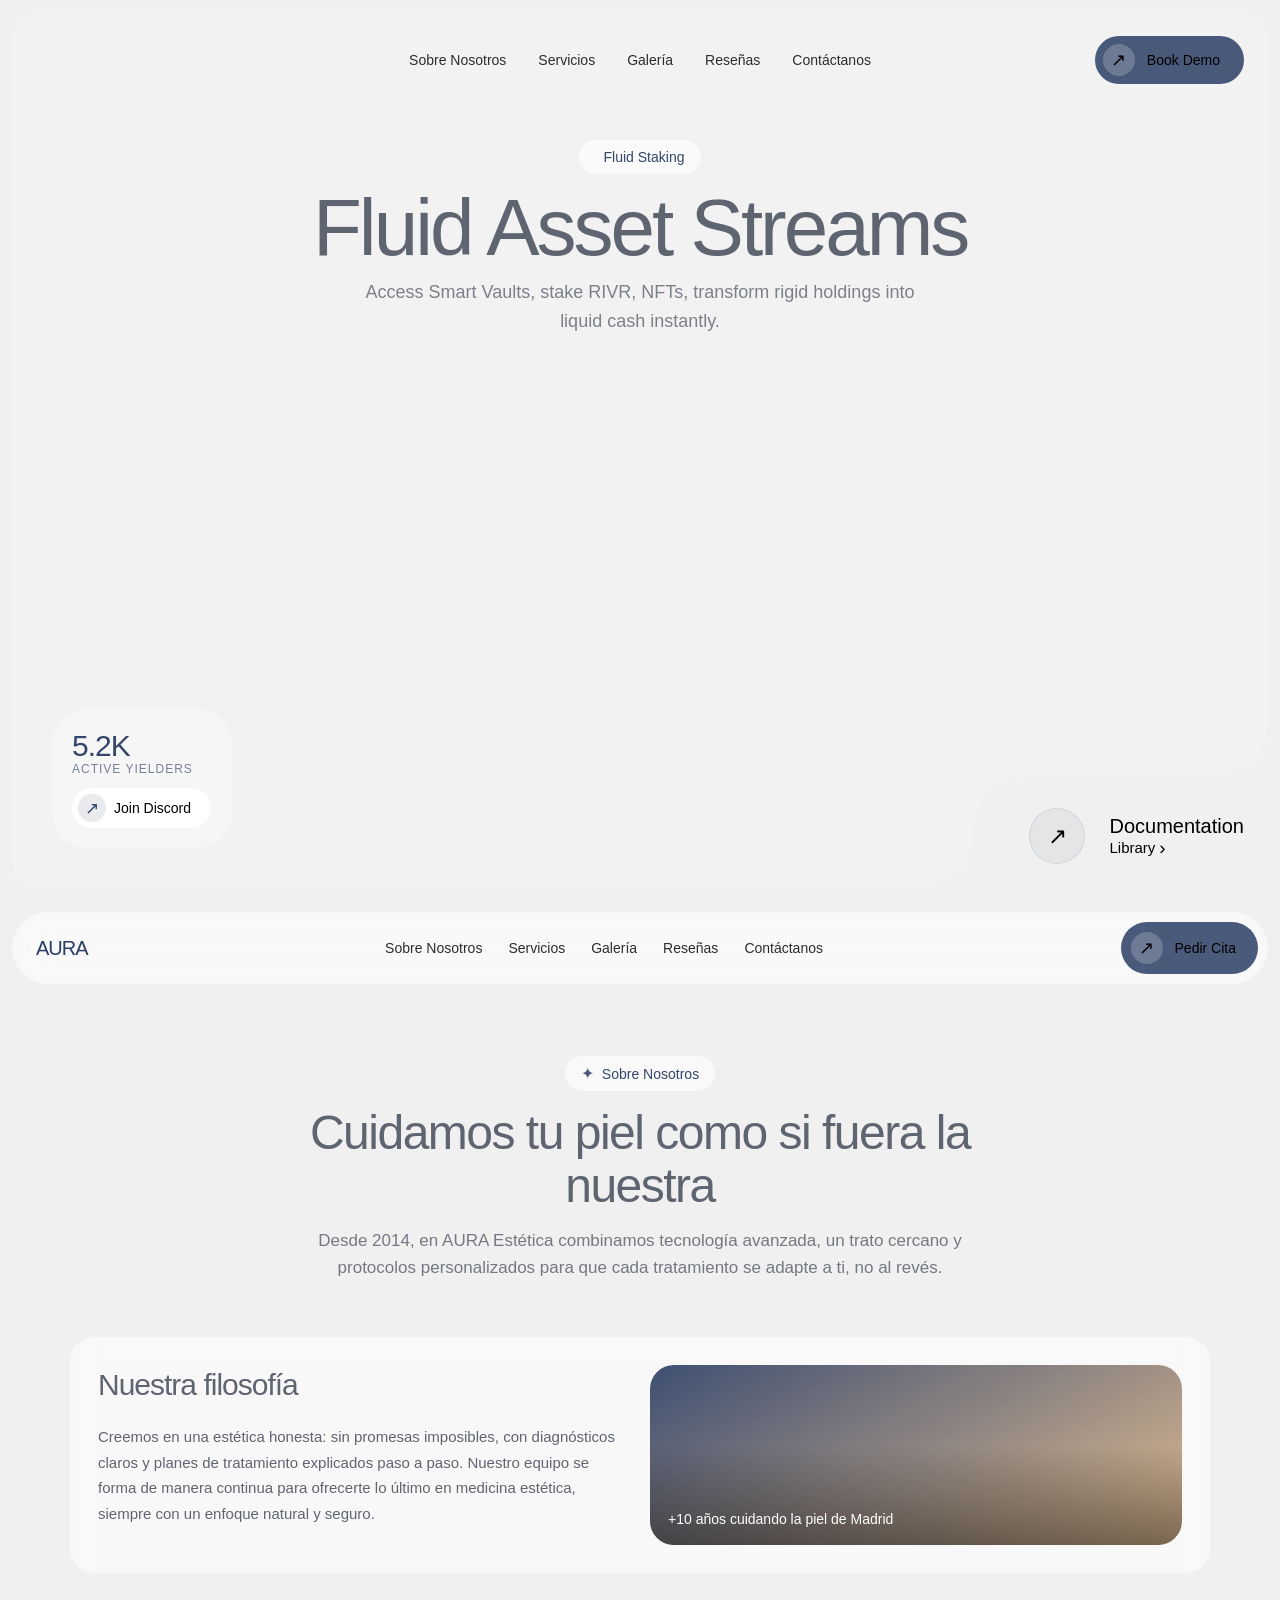
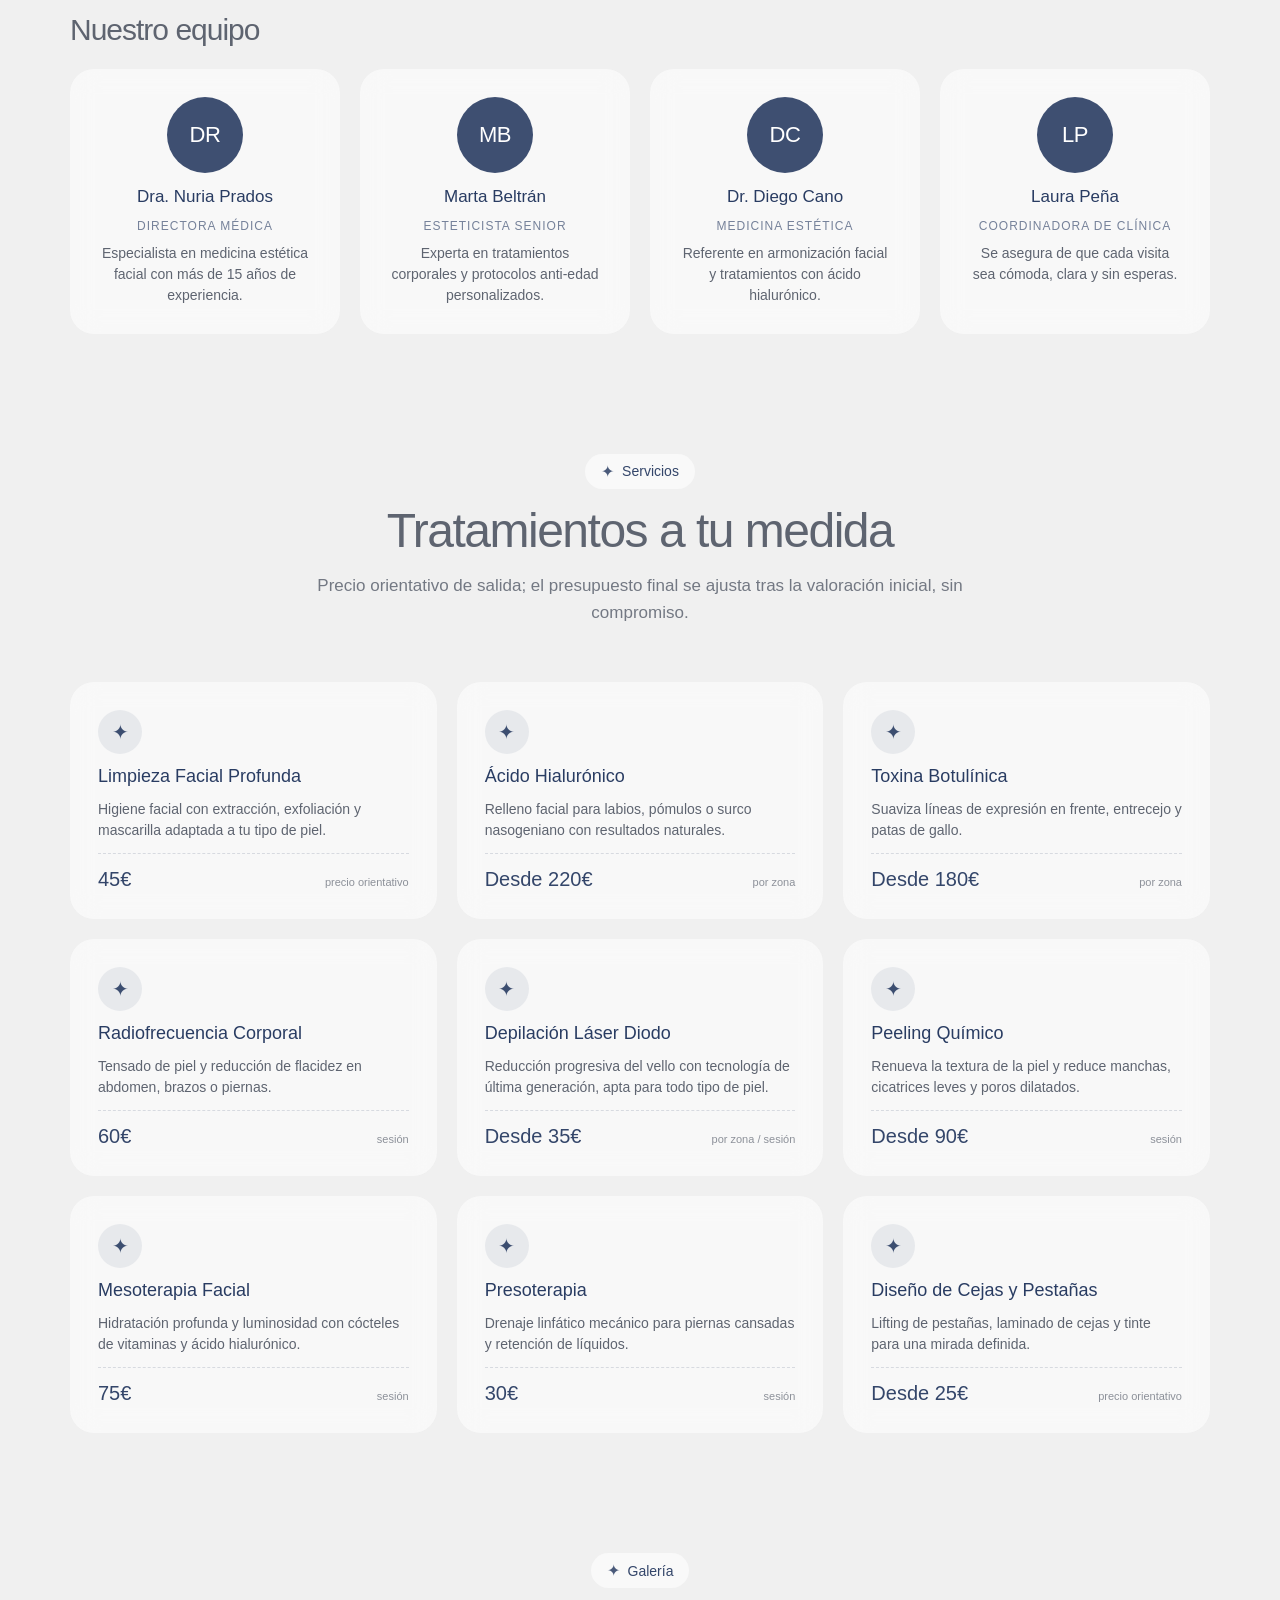
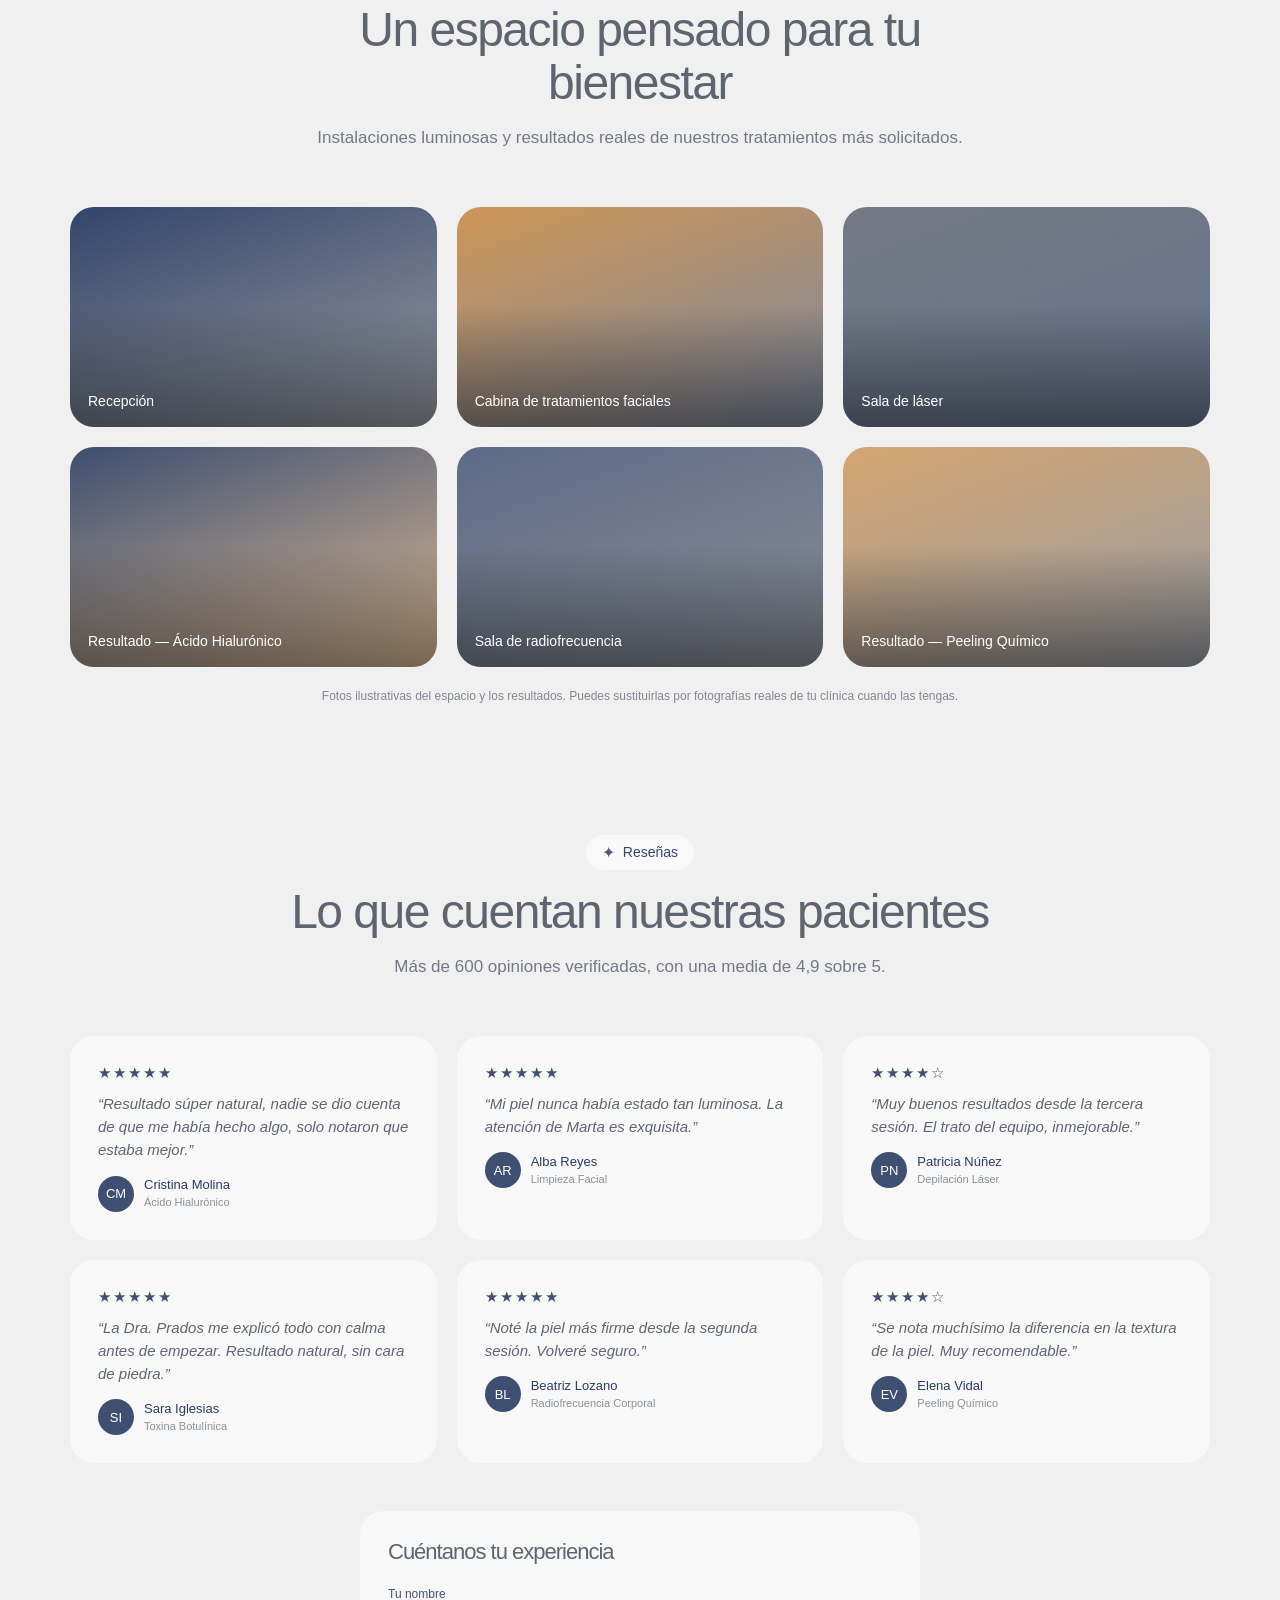
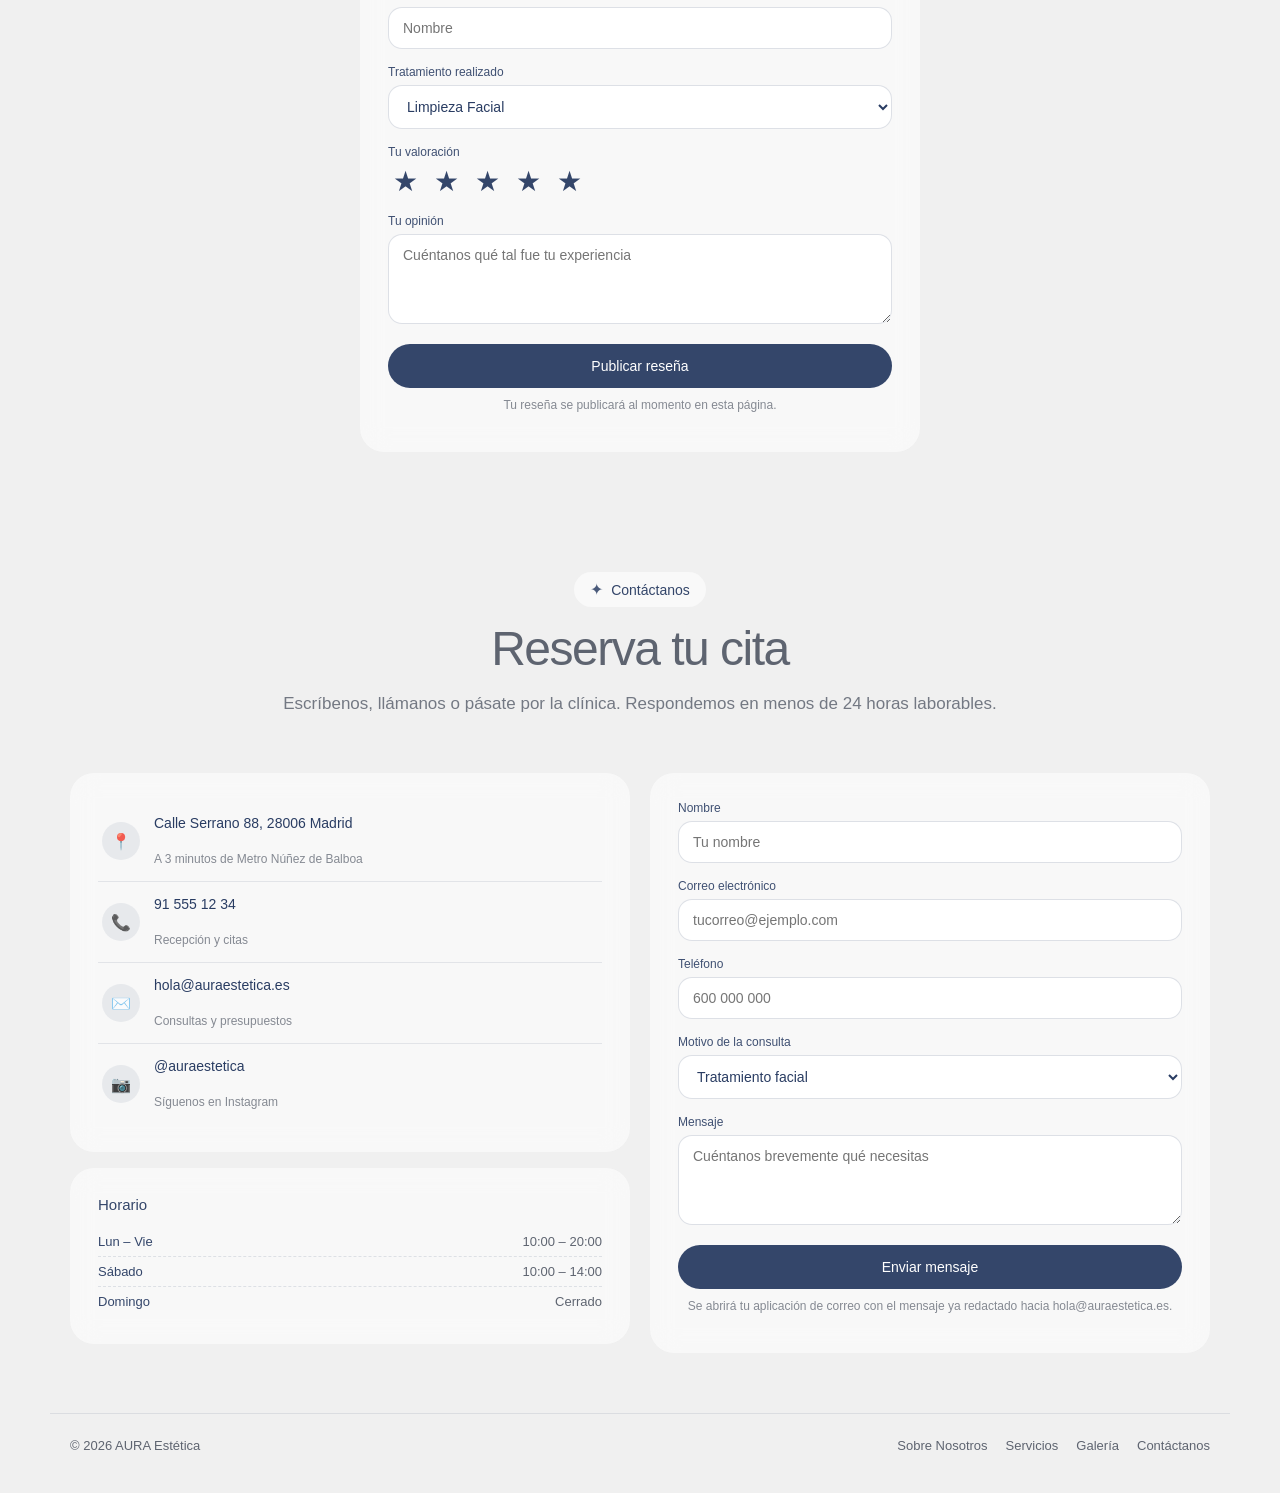
==== commit dd660427: "Update index.html" ====
--- a/index.html
+++ b/index.html
@@ -43,7 +43,7 @@
 
           <div class="text-container">
             <div class="hero-badge">
-              <span class="sparkle">✦</span>
+              <span class="sparkle"></span>
               <span>Fluid Staking</span>
             </div>
 
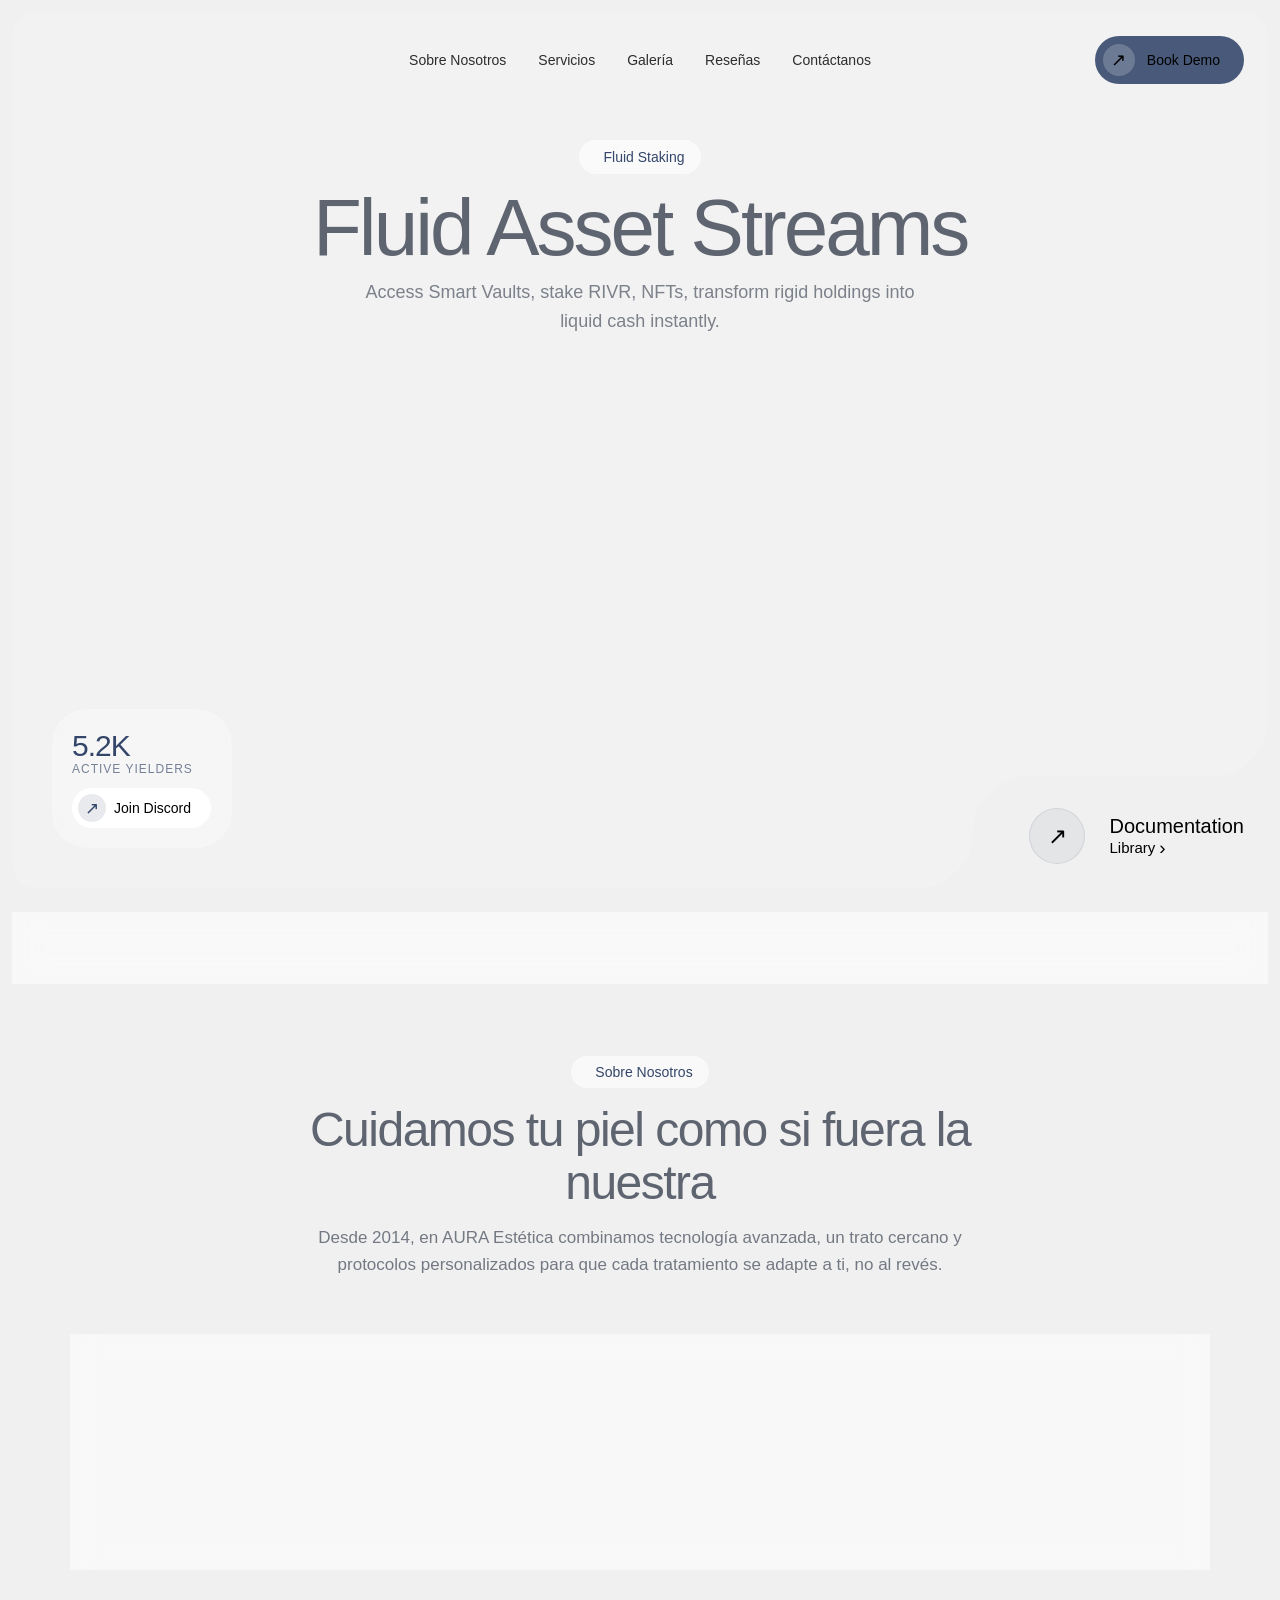
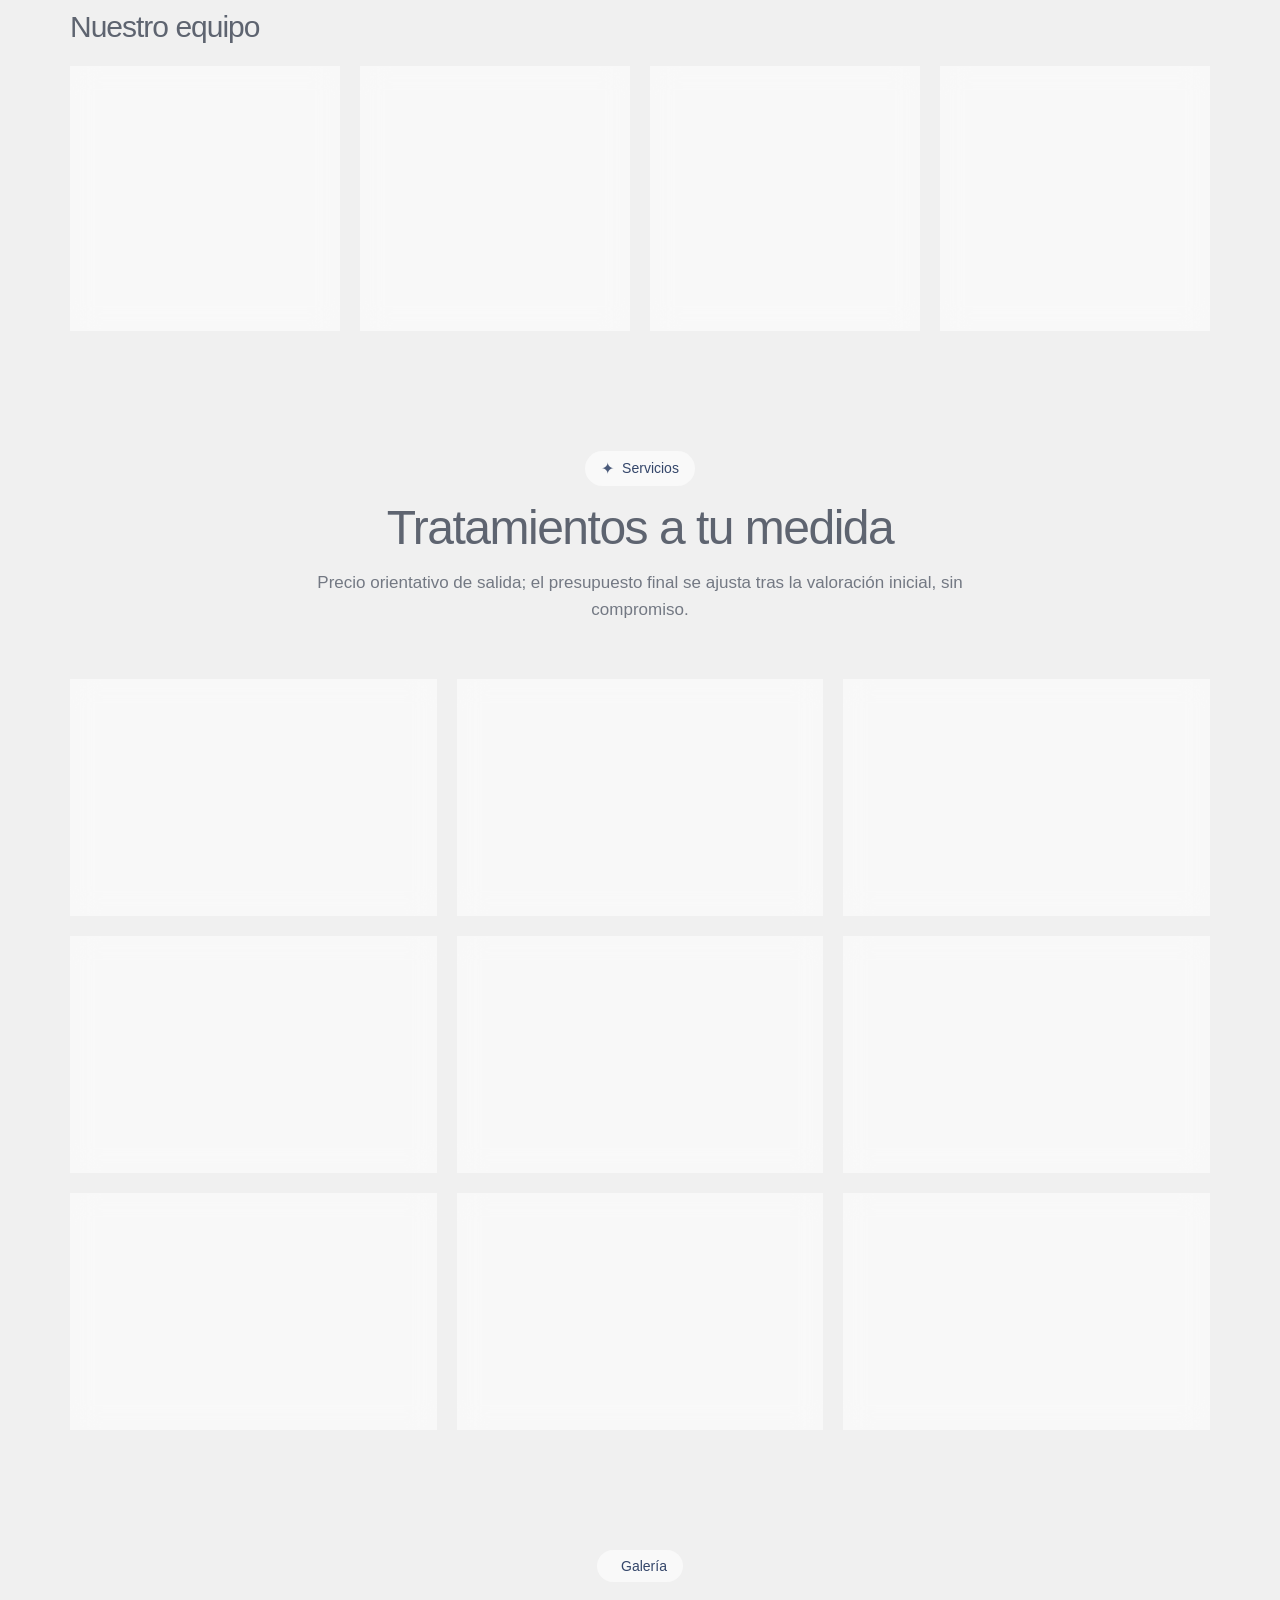
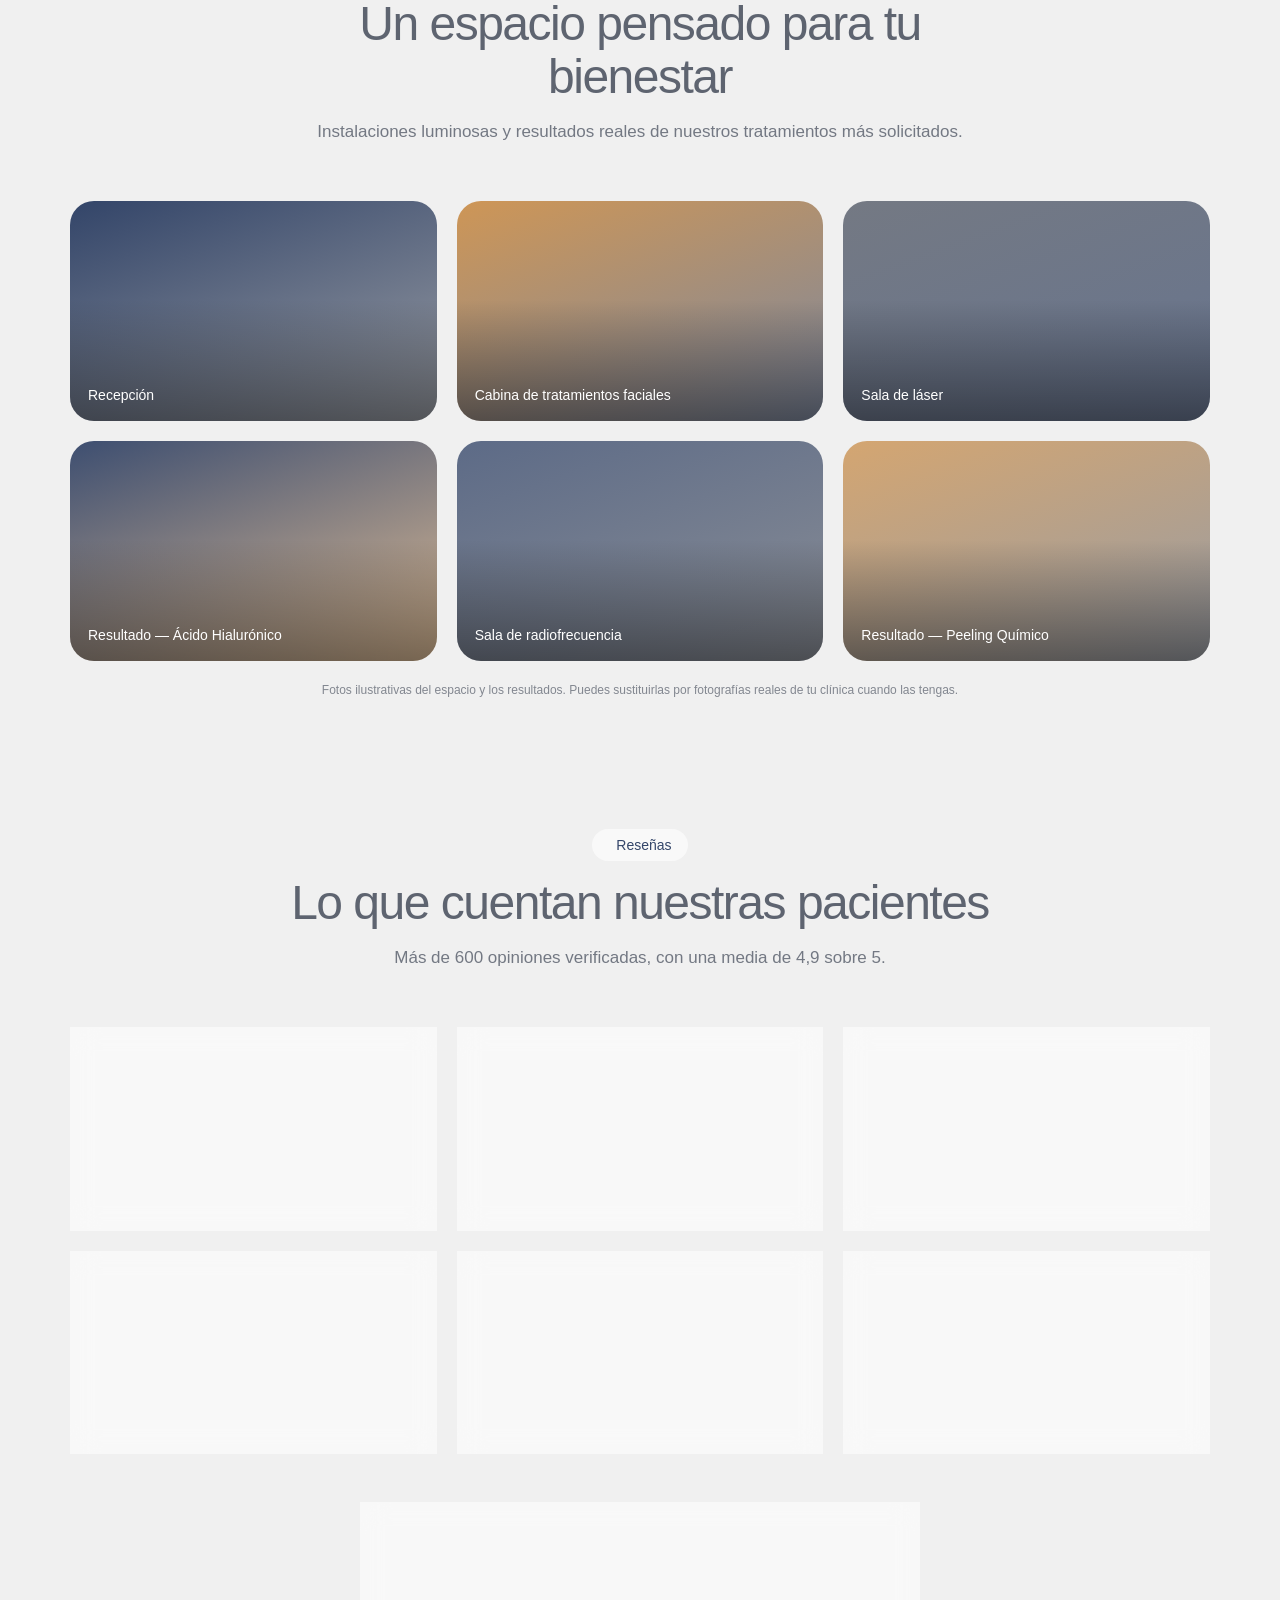
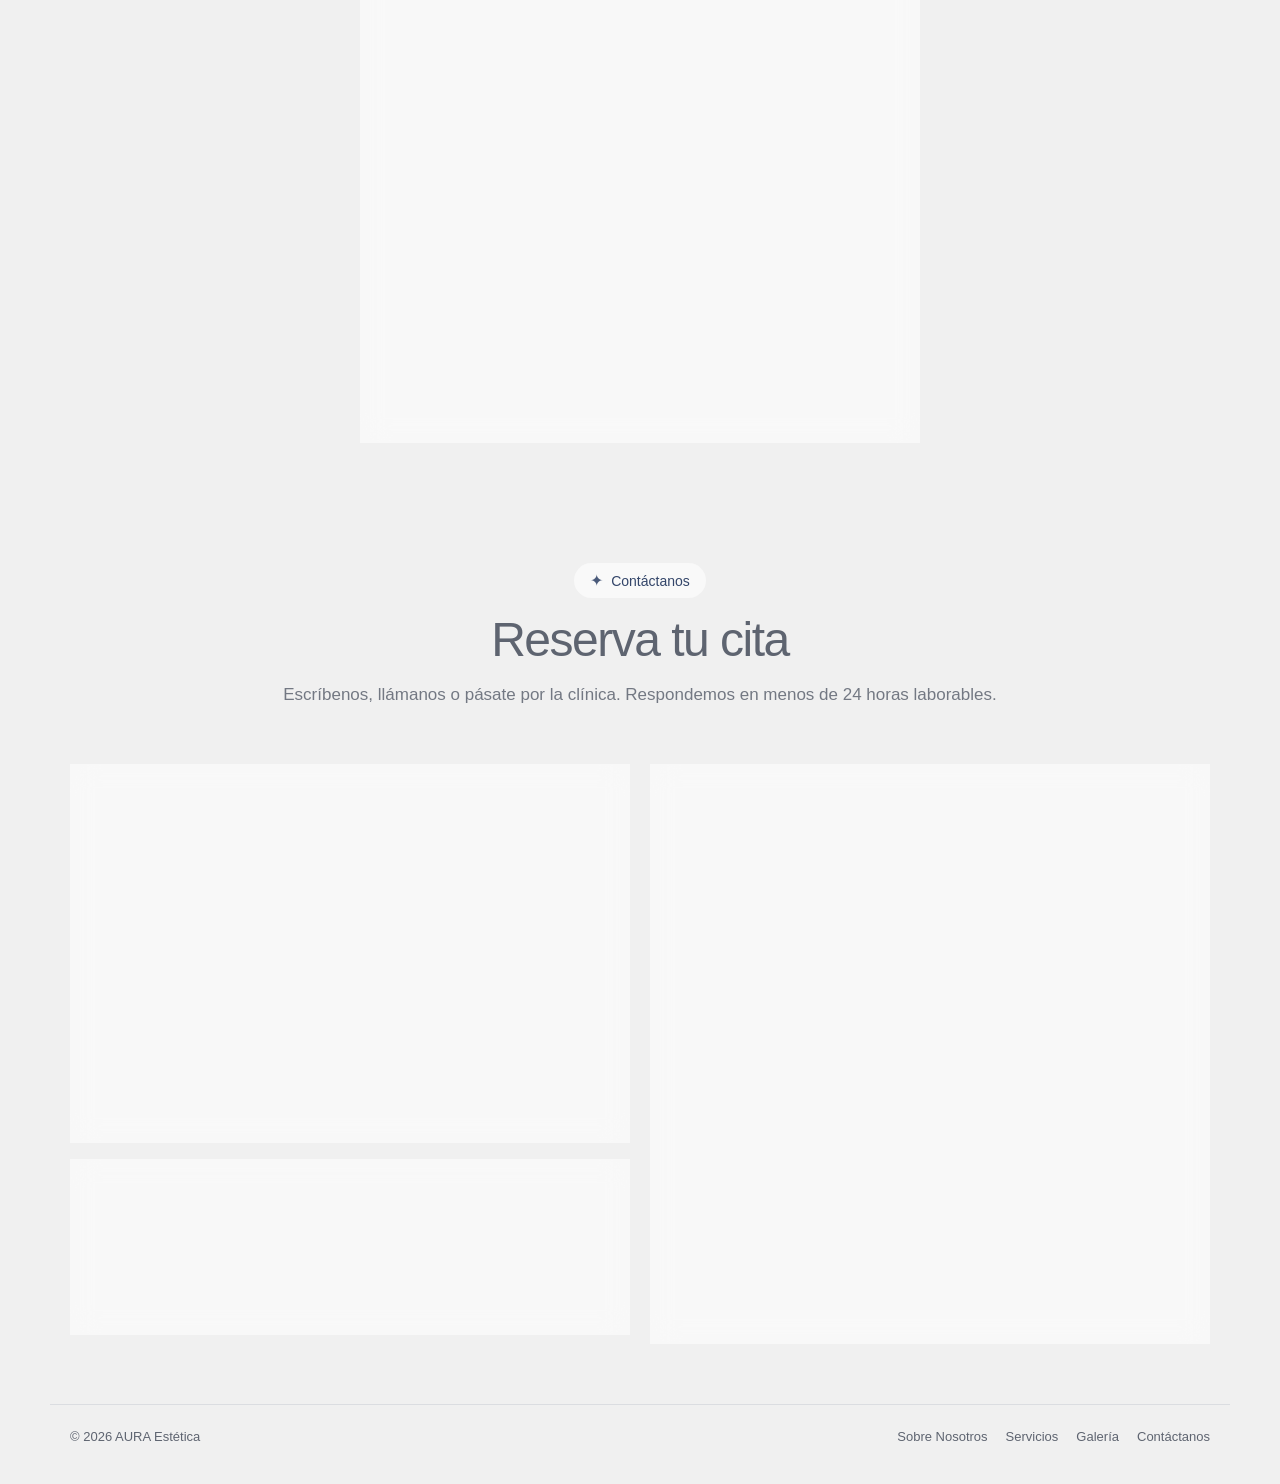
==== commit 3cf96818: "Update index.html" ====
--- a/index.html
+++ b/index.html
@@ -115,7 +115,7 @@
   <!-- ============ SOBRE NOSOTROS ============ -->
   <section id="nosotros" class="content-shell">
     <div class="page-hero">
-      <span class="eyebrow"><span class="sparkle">✦</span> Sobre Nosotros</span>
+      <span class="eyebrow"><span class="sparkle"></span> Sobre Nosotros</span>
       <h1>Cuidamos tu piel como si fuera la nuestra</h1>
       <p>Desde 2014, en AURA Estética combinamos tecnología avanzada, un trato cercano y protocolos personalizados para que cada tratamiento se adapte a ti, no al revés.</p>
     </div>
@@ -176,55 +176,55 @@
 
     <div class="grid-3">
       <div class="card service-card">
-        <div class="service-icon">✦</div>
+        <div class="service-icon"></div>
         <h3>Limpieza Facial Profunda</h3>
         <p>Higiene facial con extracción, exfoliación y mascarilla adaptada a tu tipo de piel.</p>
         <div class="service-price"><span class="value">45€</span><span class="label">precio orientativo</span></div>
       </div>
       <div class="card service-card">
-        <div class="service-icon">✦</div>
+        <div class="service-icon"></div>
         <h3>Ácido Hialurónico</h3>
         <p>Relleno facial para labios, pómulos o surco nasogeniano con resultados naturales.</p>
         <div class="service-price"><span class="value">Desde 220€</span><span class="label">por zona</span></div>
       </div>
       <div class="card service-card">
-        <div class="service-icon">✦</div>
+        <div class="service-icon"></div>
         <h3>Toxina Botulínica</h3>
         <p>Suaviza líneas de expresión en frente, entrecejo y patas de gallo.</p>
         <div class="service-price"><span class="value">Desde 180€</span><span class="label">por zona</span></div>
       </div>
       <div class="card service-card">
-        <div class="service-icon">✦</div>
+        <div class="service-icon"></div>
         <h3>Radiofrecuencia Corporal</h3>
         <p>Tensado de piel y reducción de flacidez en abdomen, brazos o piernas.</p>
         <div class="service-price"><span class="value">60€</span><span class="label">sesión</span></div>
       </div>
       <div class="card service-card">
-        <div class="service-icon">✦</div>
+        <div class="service-icon"></div>
         <h3>Depilación Láser Diodo</h3>
         <p>Reducción progresiva del vello con tecnología de última generación, apta para todo tipo de piel.</p>
         <div class="service-price"><span class="value">Desde 35€</span><span class="label">por zona / sesión</span></div>
       </div>
       <div class="card service-card">
-        <div class="service-icon">✦</div>
+        <div class="service-icon"></div>
         <h3>Peeling Químico</h3>
         <p>Renueva la textura de la piel y reduce manchas, cicatrices leves y poros dilatados.</p>
         <div class="service-price"><span class="value">Desde 90€</span><span class="label">sesión</span></div>
       </div>
       <div class="card service-card">
-        <div class="service-icon">✦</div>
+        <div class="service-icon"></div>
         <h3>Mesoterapia Facial</h3>
         <p>Hidratación profunda y luminosidad con cócteles de vitaminas y ácido hialurónico.</p>
         <div class="service-price"><span class="value">75€</span><span class="label">sesión</span></div>
       </div>
       <div class="card service-card">
-        <div class="service-icon">✦</div>
+        <div class="service-icon"></div>
         <h3>Presoterapia</h3>
         <p>Drenaje linfático mecánico para piernas cansadas y retención de líquidos.</p>
         <div class="service-price"><span class="value">30€</span><span class="label">sesión</span></div>
       </div>
       <div class="card service-card">
-        <div class="service-icon">✦</div>
+        <div class="service-icon"></div>
         <h3>Diseño de Cejas y Pestañas</h3>
         <p>Lifting de pestañas, laminado de cejas y tinte para una mirada definida.</p>
         <div class="service-price"><span class="value">Desde 25€</span><span class="label">precio orientativo</span></div>
@@ -235,7 +235,7 @@
   <!-- ============ GALERÍA ============ -->
   <section id="galeria" class="content-shell">
     <div class="page-hero">
-      <span class="eyebrow"><span class="sparkle">✦</span> Galería</span>
+      <span class="eyebrow"><span class="sparkle"></span> Galería</span>
       <h1>Un espacio pensado para tu bienestar</h1>
       <p>Instalaciones luminosas y resultados reales de nuestros tratamientos más solicitados.</p>
     </div>
@@ -257,7 +257,7 @@
   <!-- ============ RESEÑAS ============ -->
   <section id="resenas" class="content-shell">
     <div class="page-hero">
-      <span class="eyebrow"><span class="sparkle">✦</span> Reseñas</span>
+      <span class="eyebrow"><span class="sparkle"></span> Reseñas</span>
       <h1>Lo que cuentan nuestras pacientes</h1>
       <p>Más de 600 opiniones verificadas, con una media de 4,9 sobre 5.</p>
     </div>
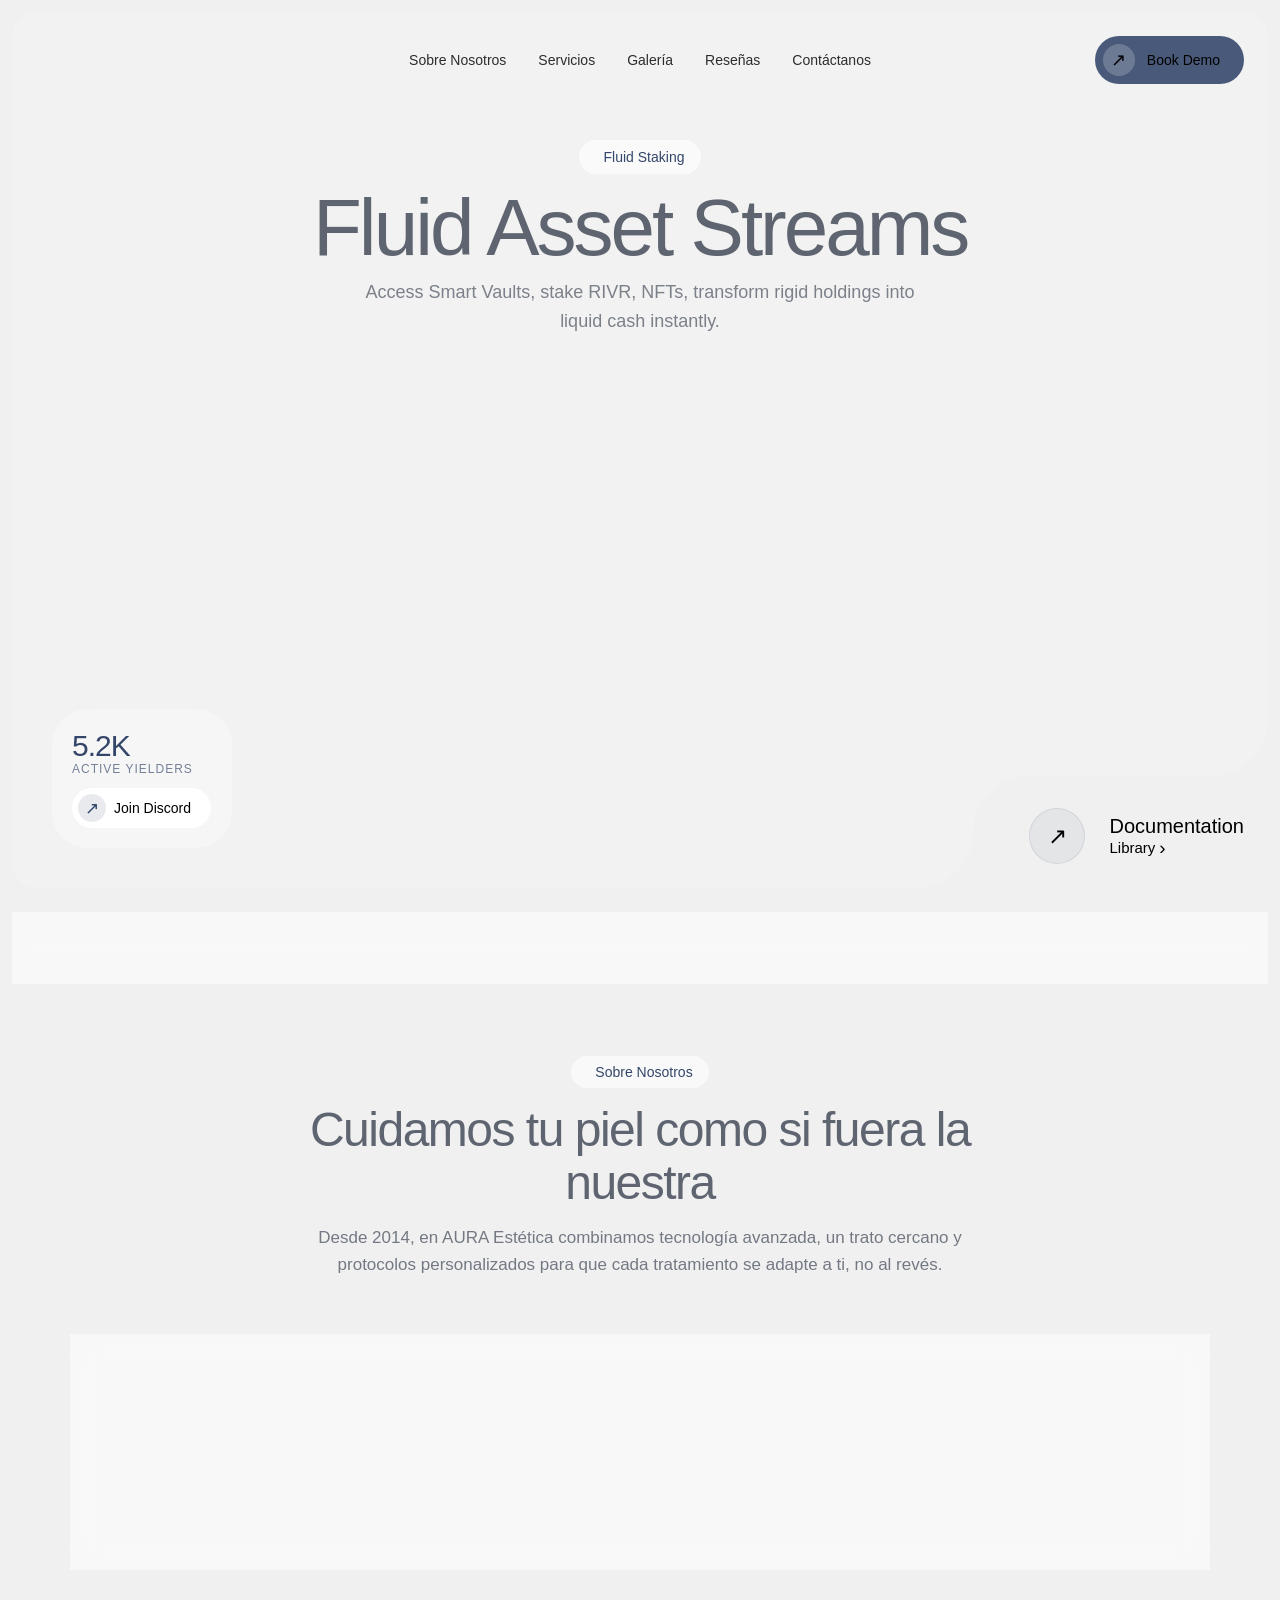
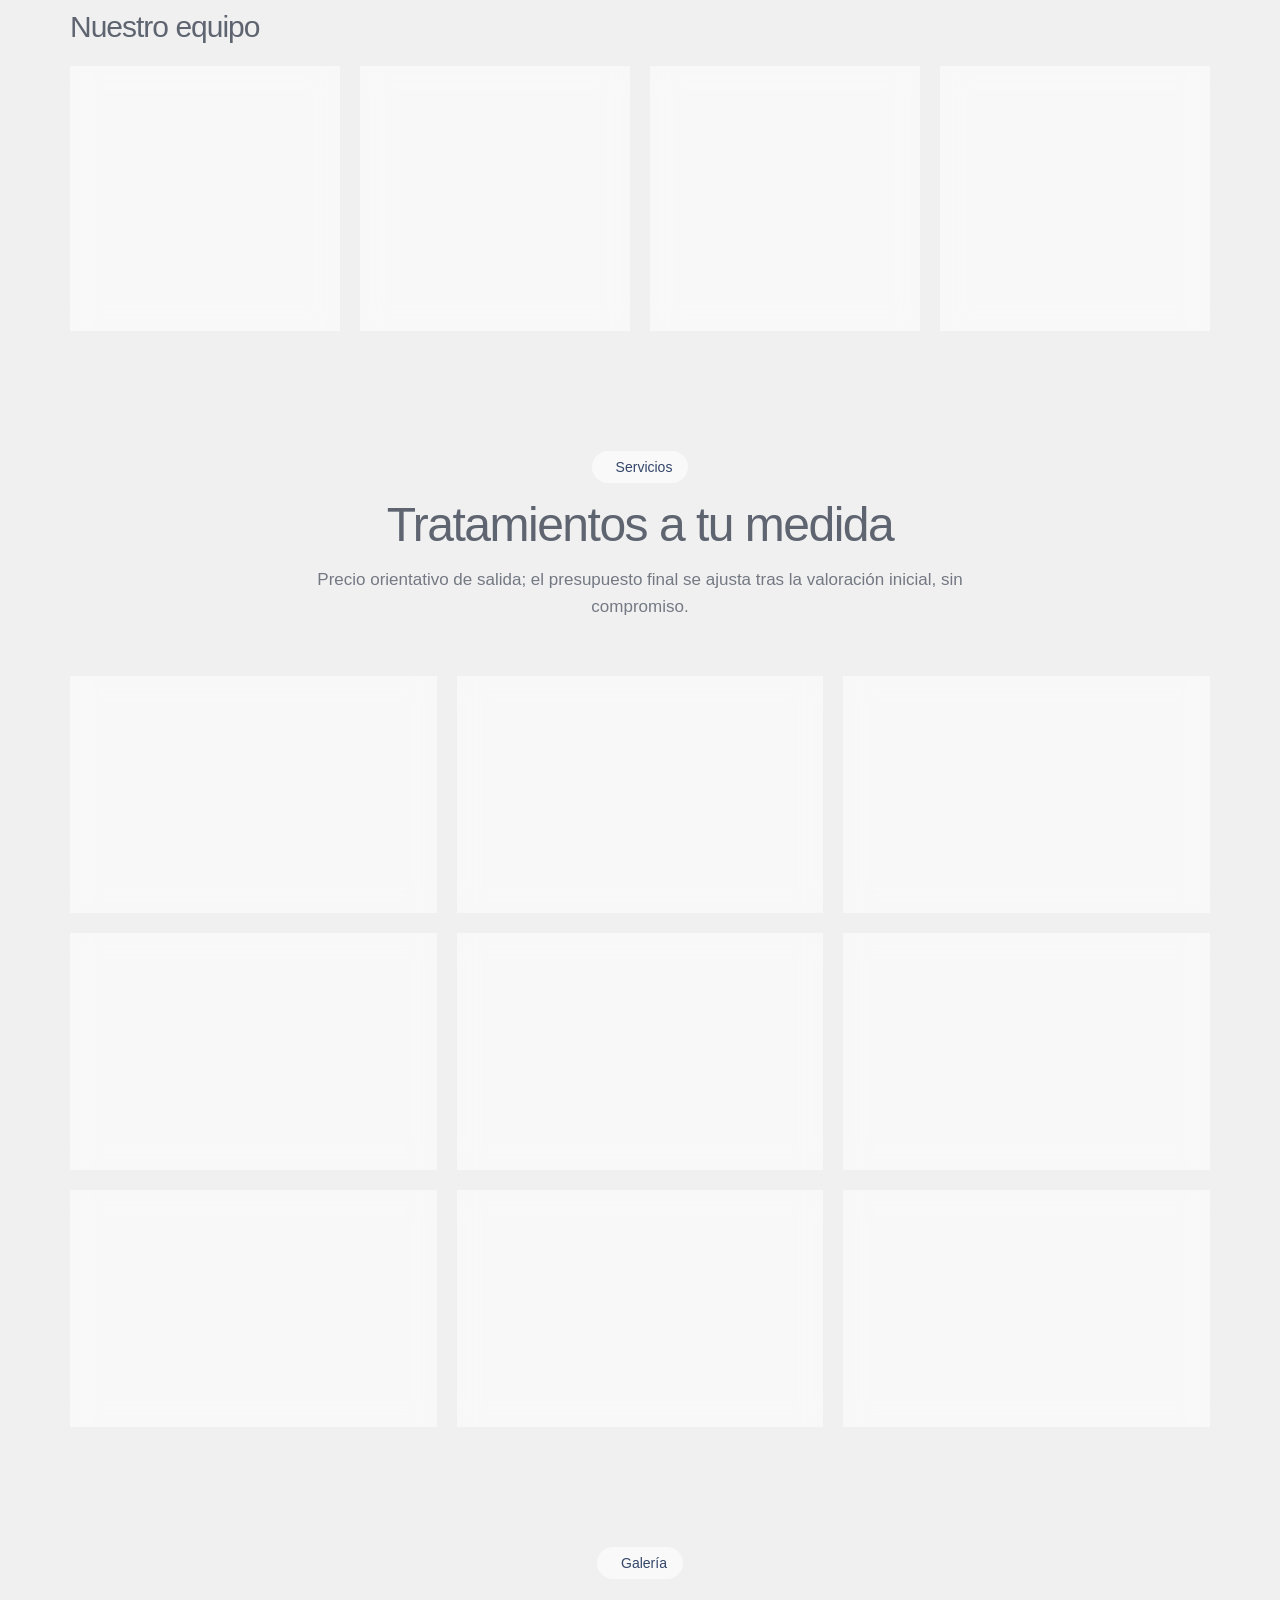
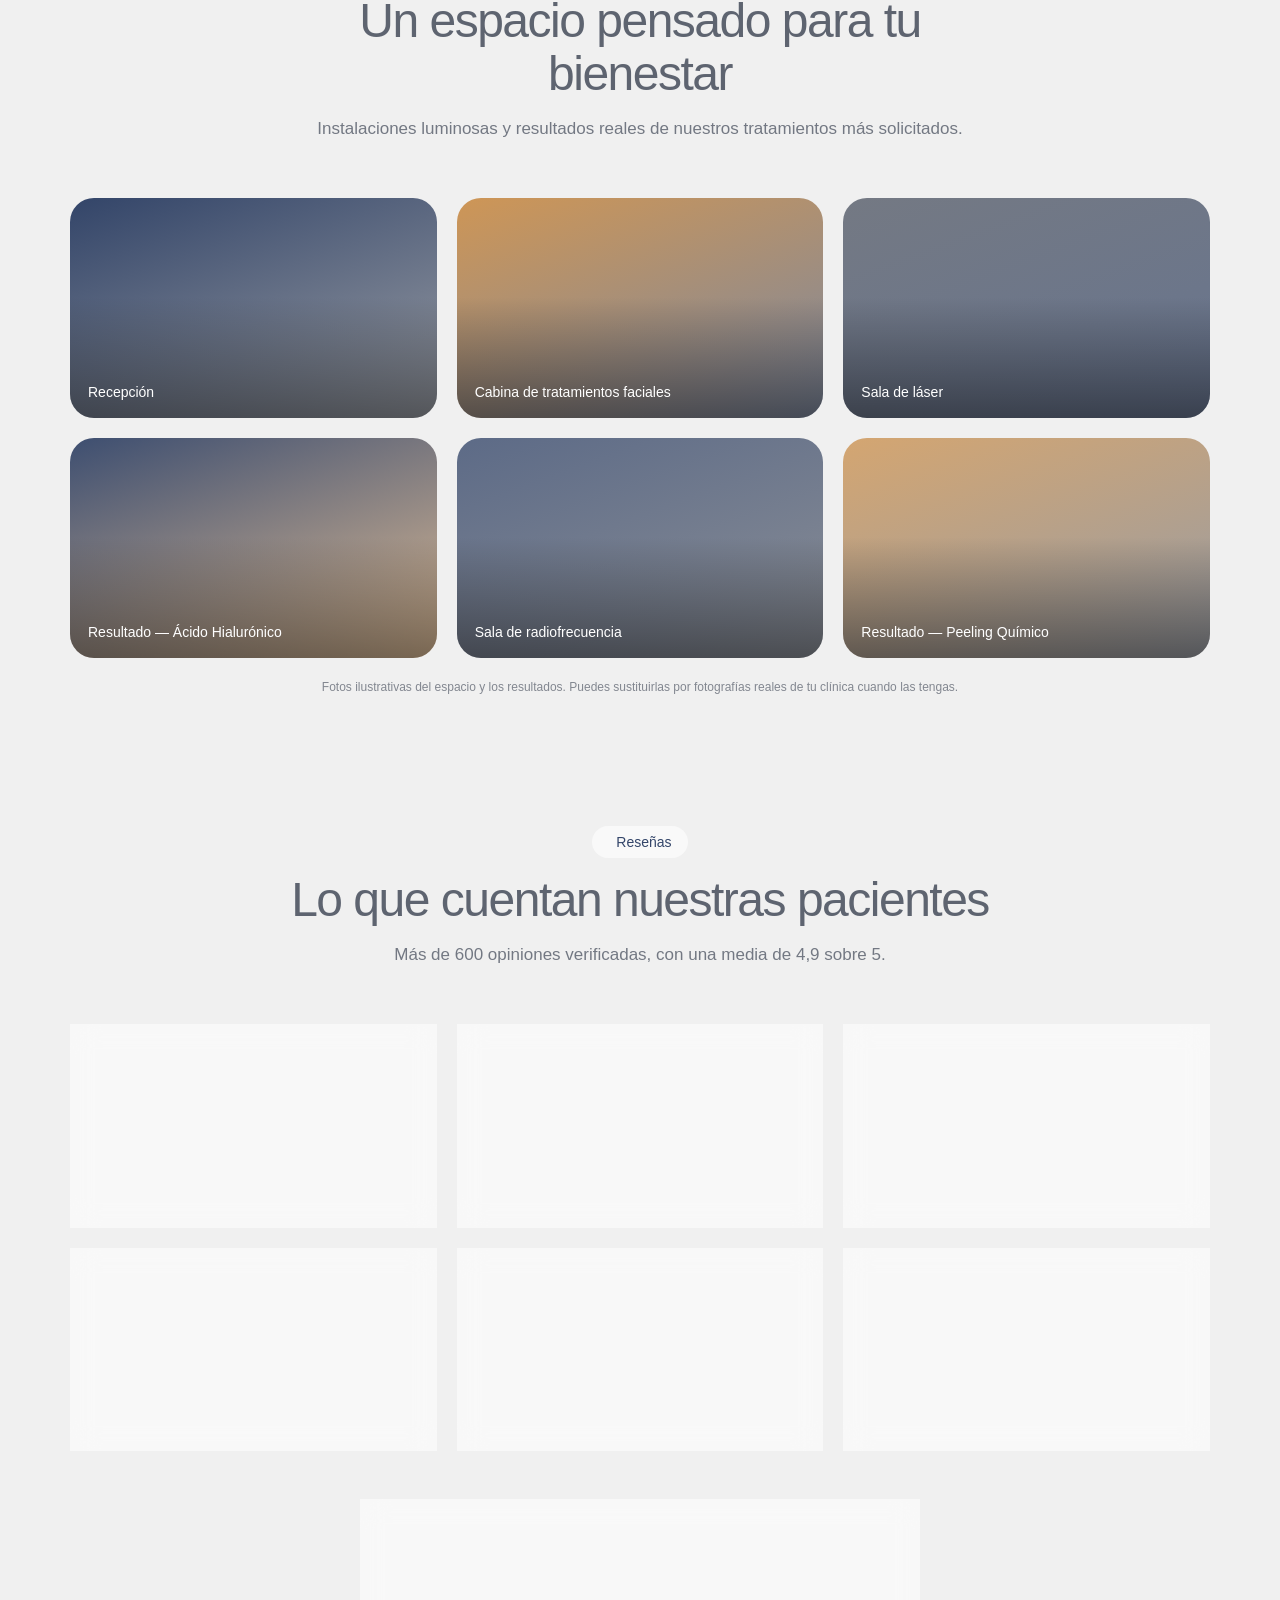
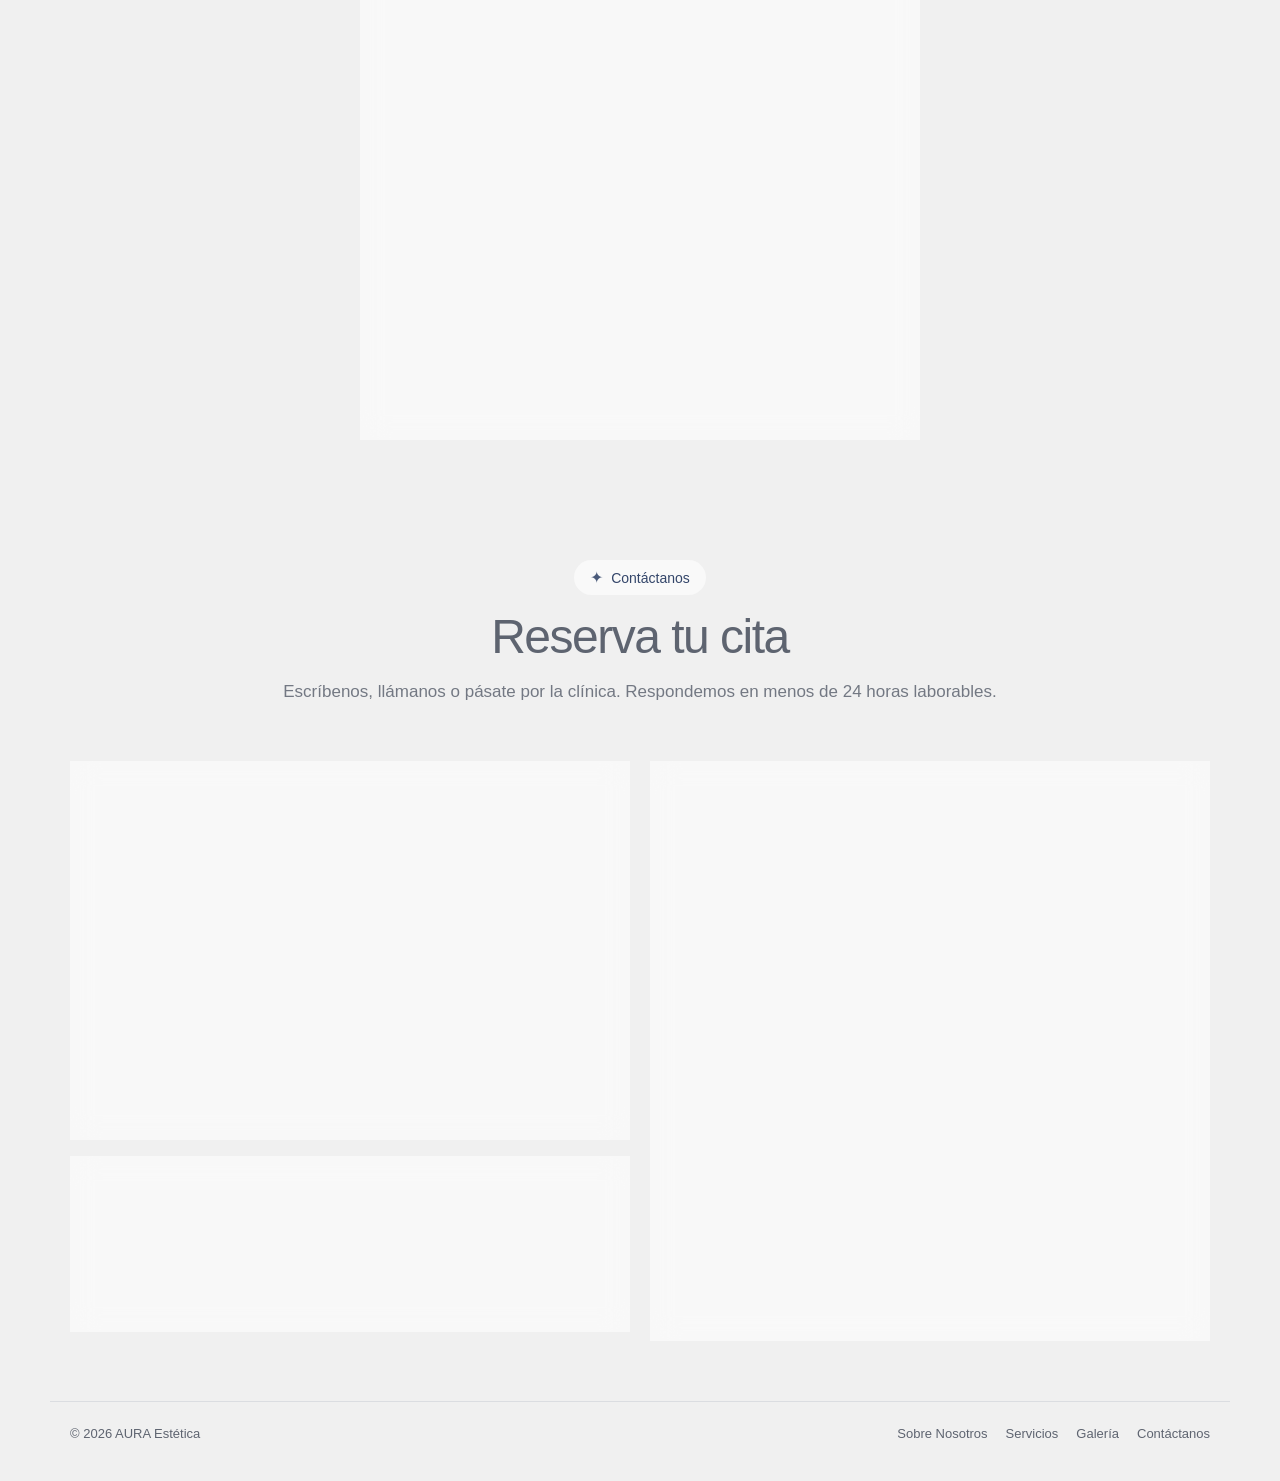
==== commit 4b42ac87: "Update index.html" ====
--- a/index.html
+++ b/index.html
@@ -169,7 +169,7 @@
   <!-- ============ SERVICIOS ============ -->
   <section id="servicios" class="content-shell">
     <div class="page-hero">
-      <span class="eyebrow"><span class="sparkle">✦</span> Servicios</span>
+      <span class="eyebrow"><span class="sparkle"></span> Servicios</span>
       <h1>Tratamientos a tu medida</h1>
       <p>Precio orientativo de salida; el presupuesto final se ajusta tras la valoración inicial, sin compromiso.</p>
     </div>
